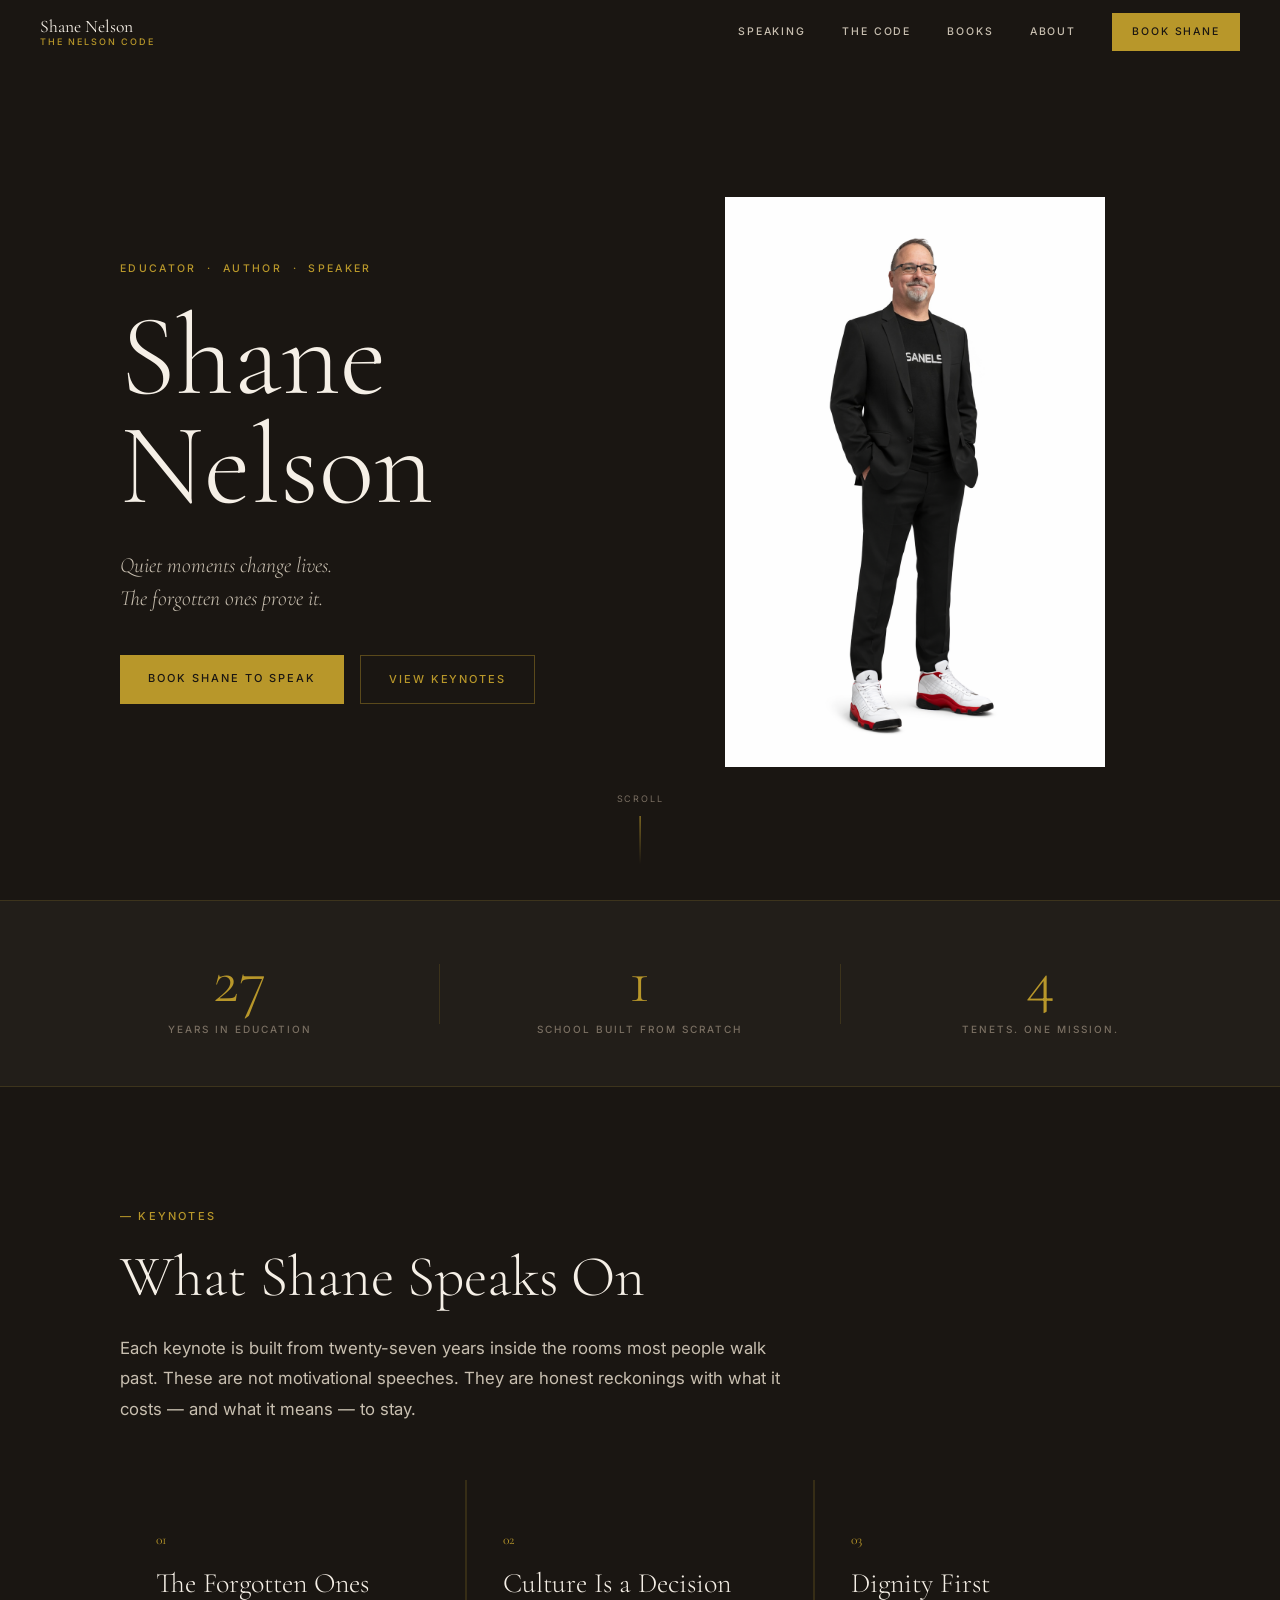
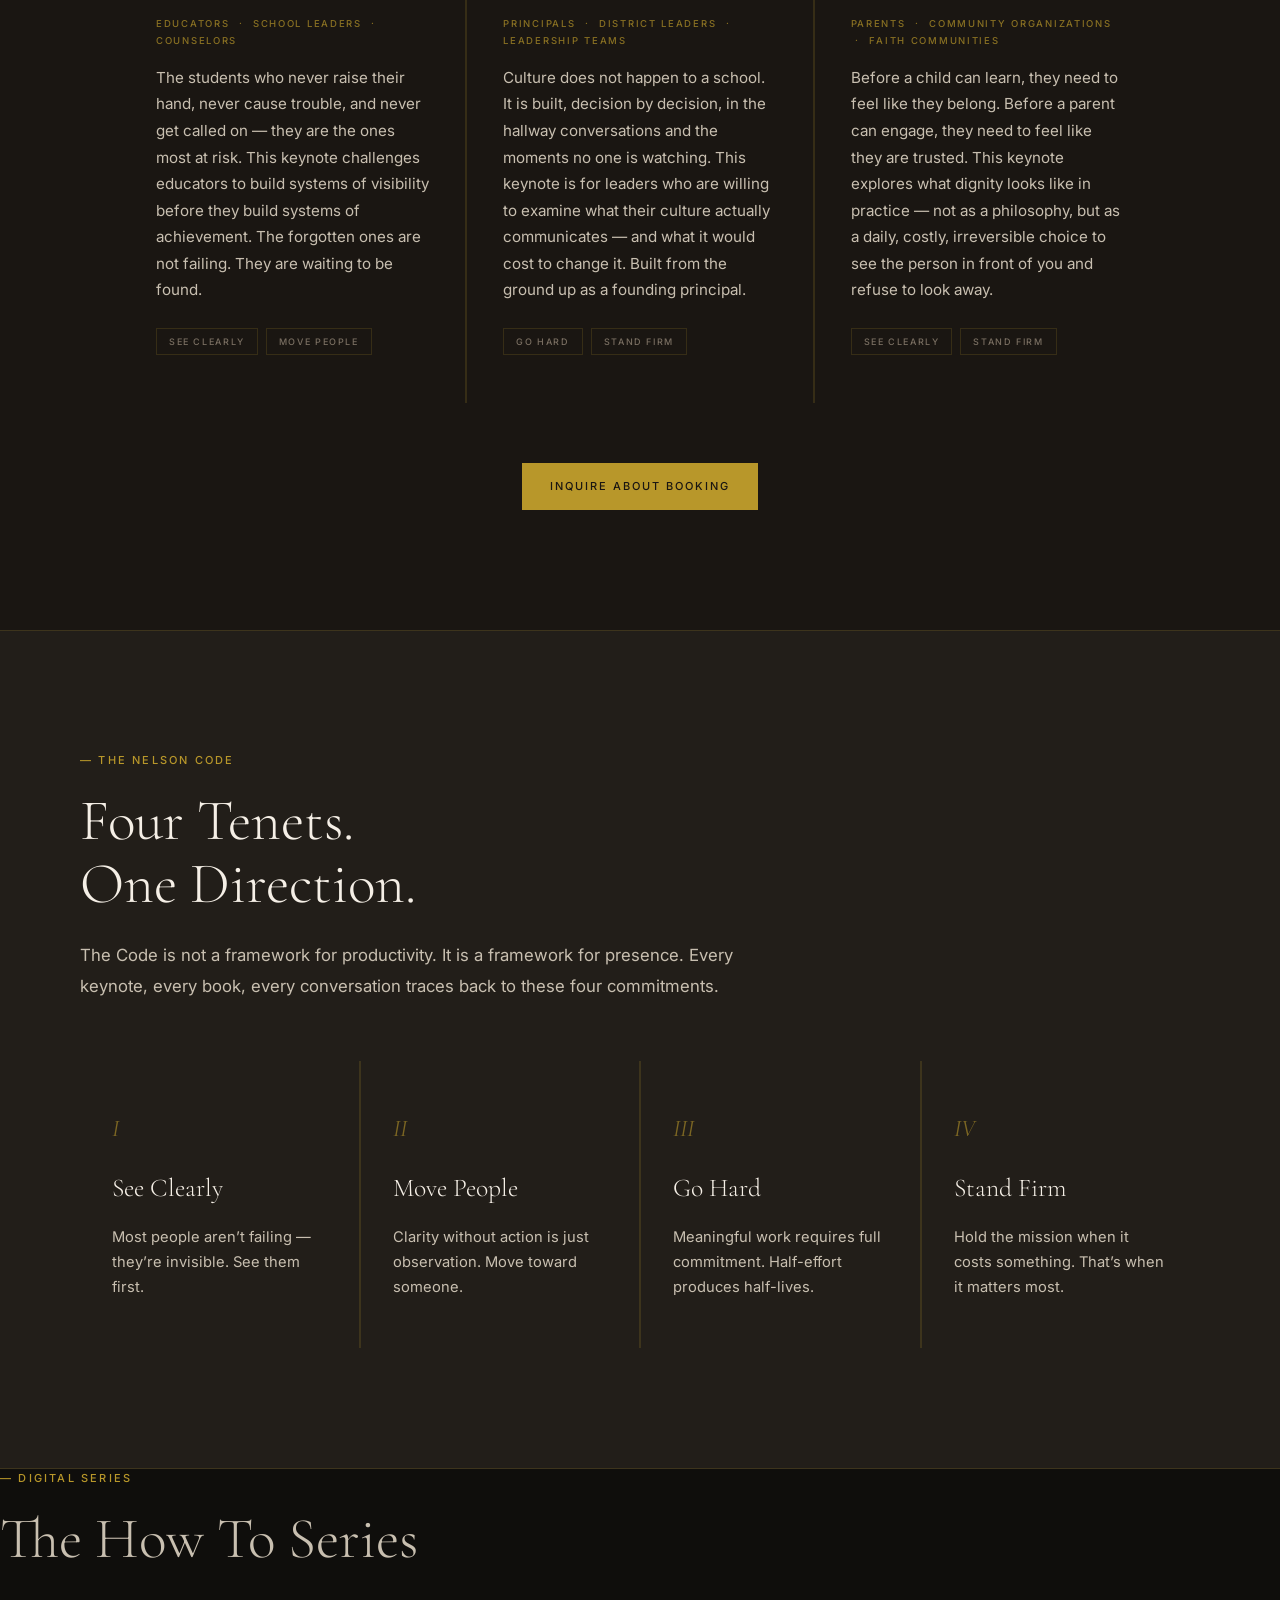
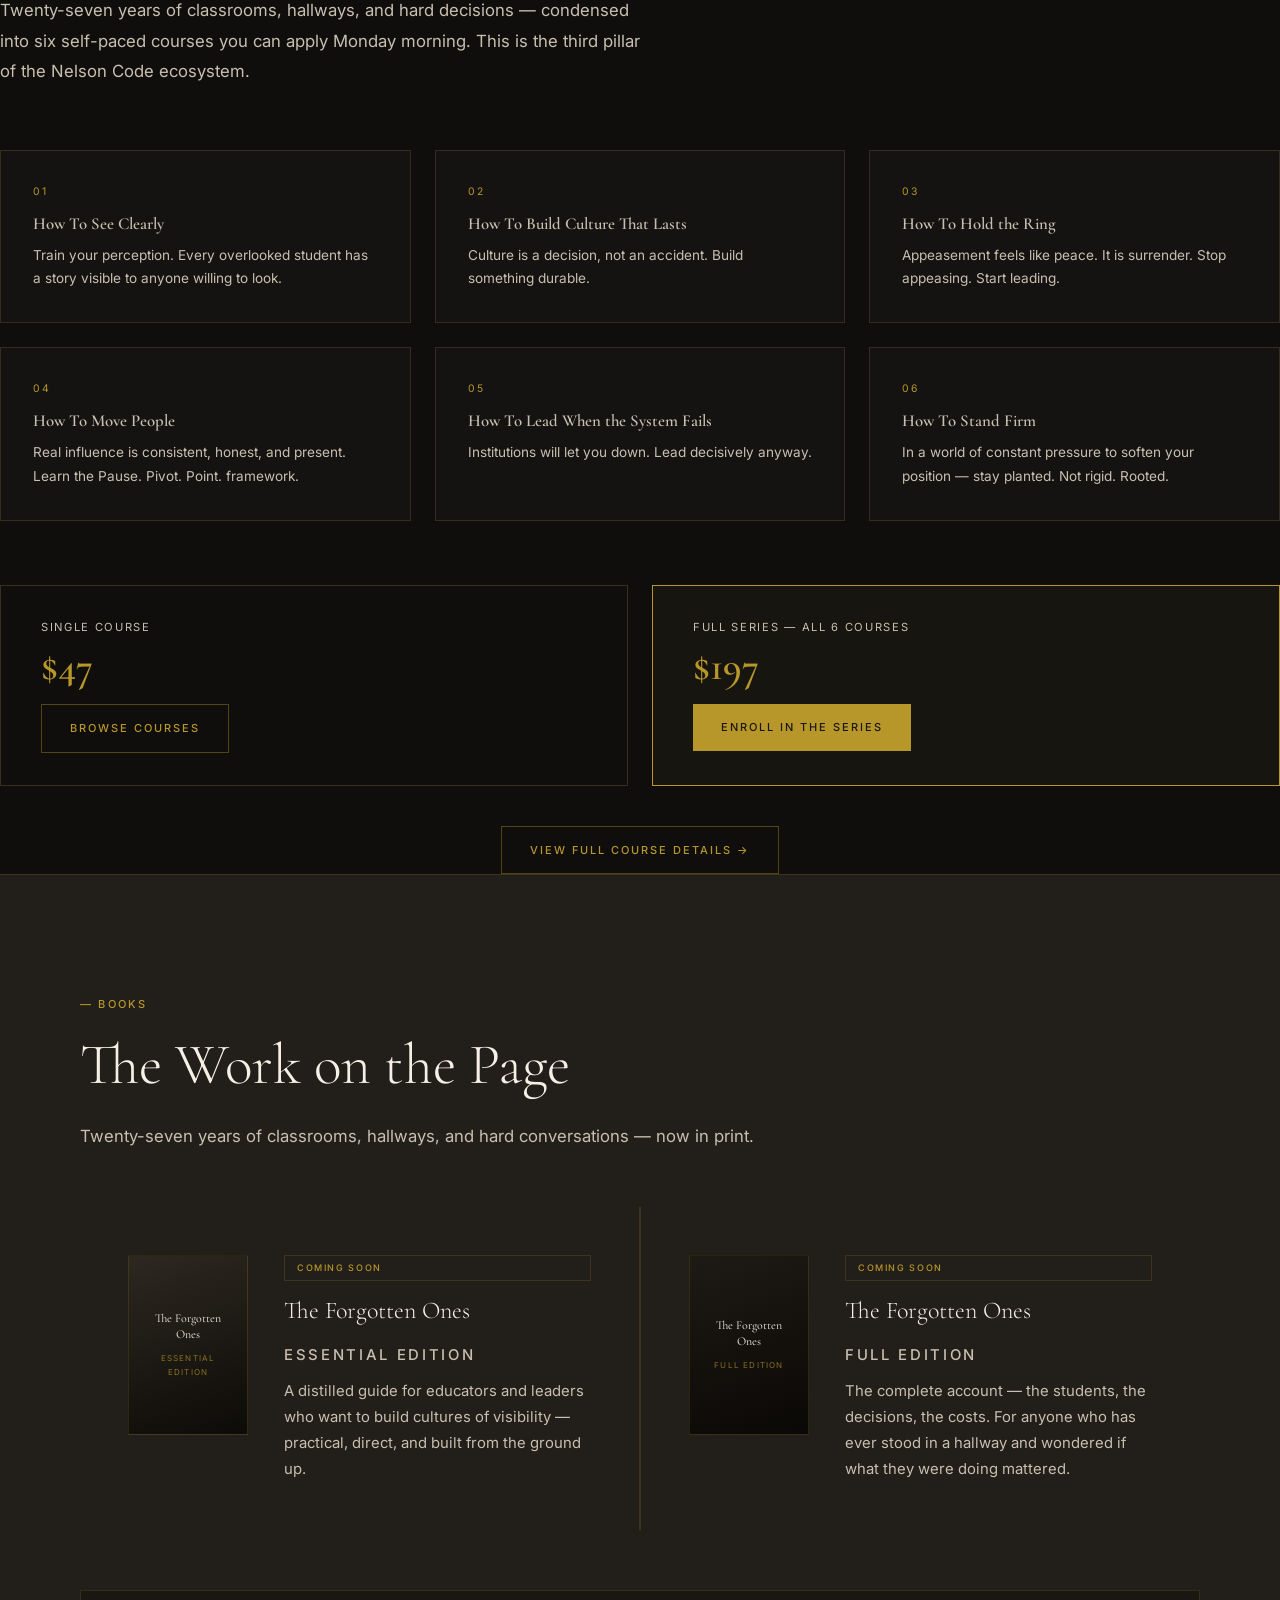
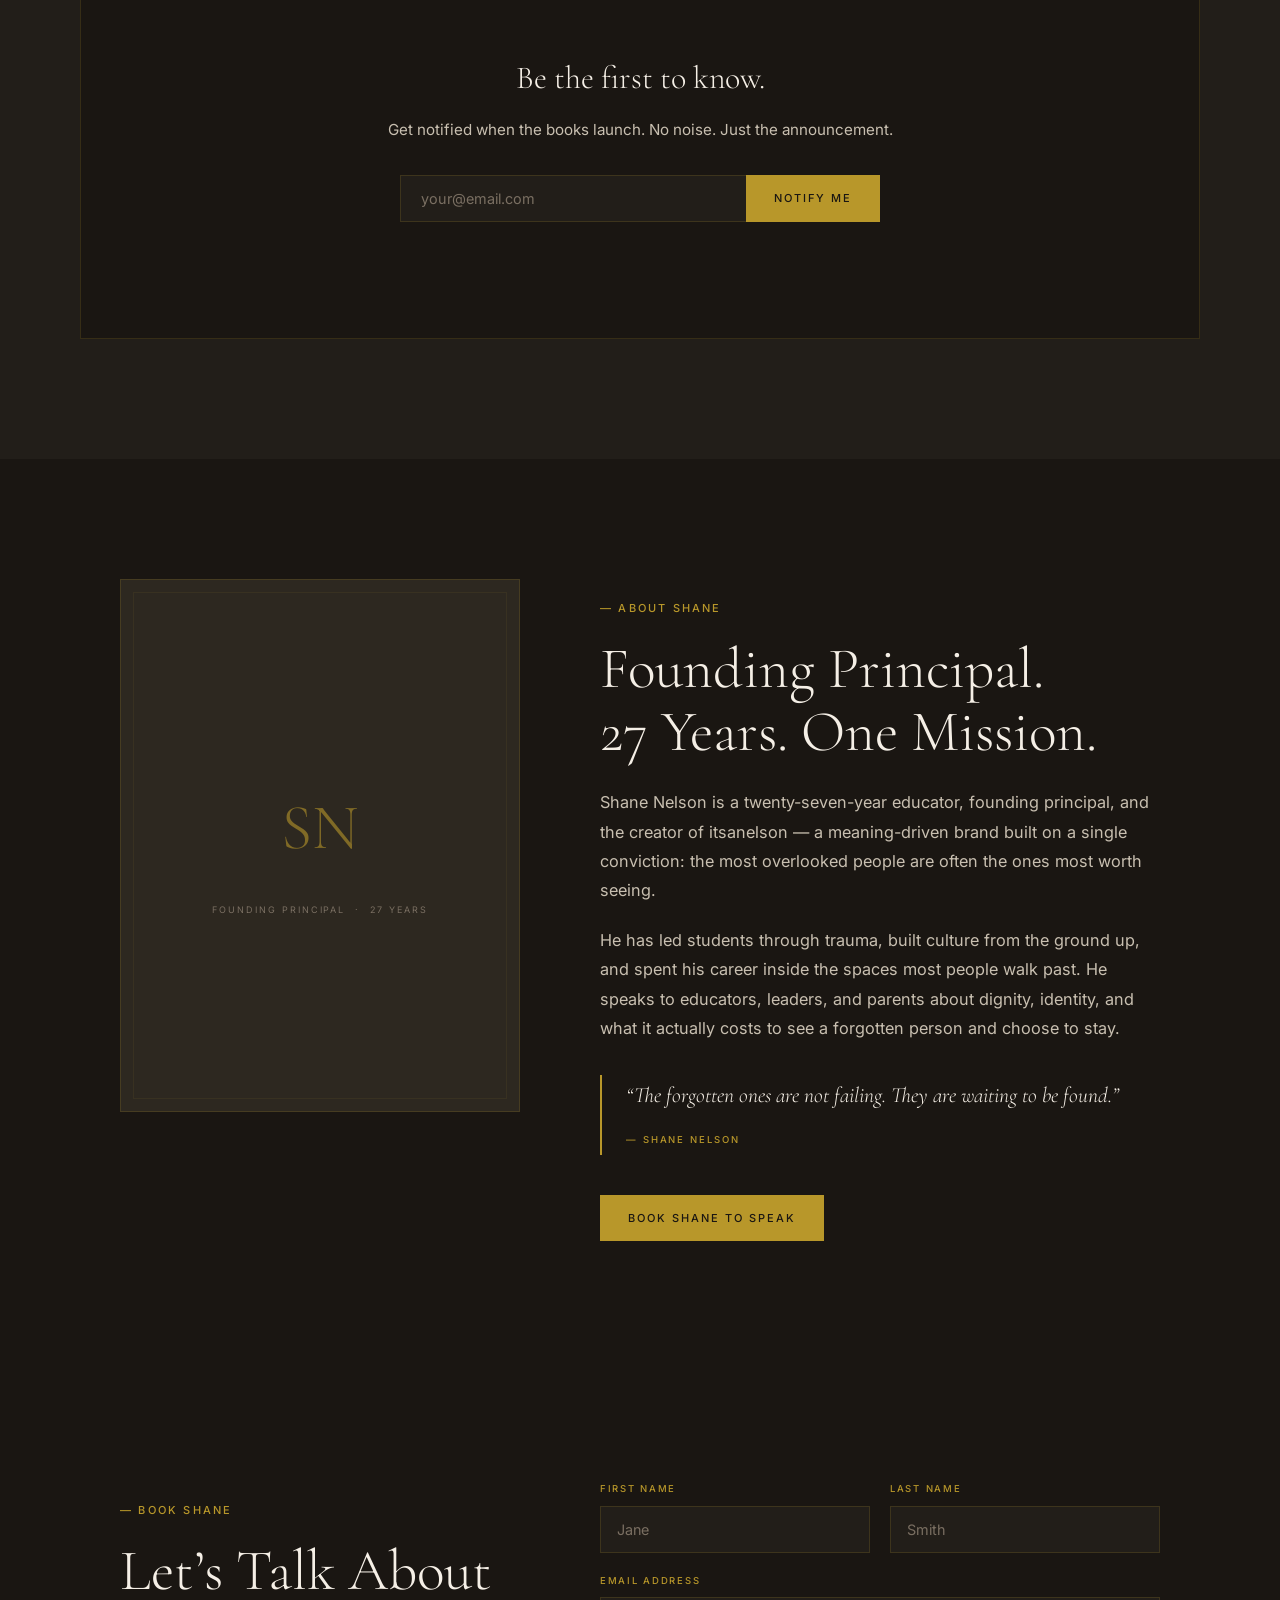
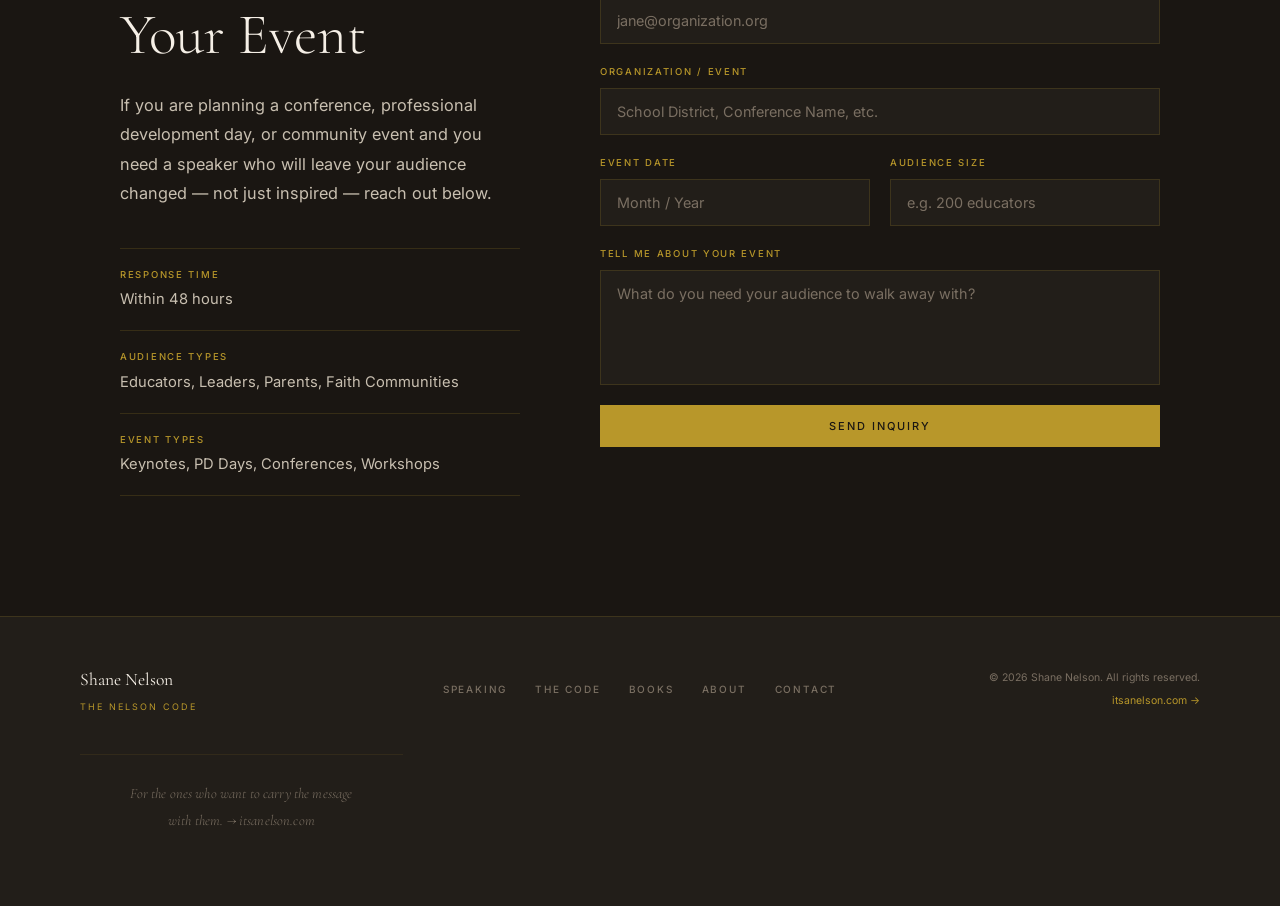
==== index.html @ 3b5c1e6d "Reorder sections: Books before About; update nav order" ====
<!DOCTYPE html>
<html lang="en">
<head>
  <meta charset="UTF-8" />
  <meta name="viewport" content="width=device-width, initial-scale=1.0" />
  <title>Shane Nelson — The Nelson Code</title>
  <meta name="description" content="Shane Nelson is a twenty-seven-year educator, founding principal, and speaker. Four tenets. One direction." />
  <link rel="preconnect" href="https://fonts.googleapis.com" />
  <link rel="preconnect" href="https://fonts.gstatic.com" crossorigin />
  <link href="https://fonts.googleapis.com/css2?family=Cormorant+Garamond:ital,wght@0,300;0,400;0,600;1,300;1,400&family=Inter:wght@300;400;500&display=swap" rel="stylesheet" />
  <link rel="stylesheet" href="style.css" />
</head>
<body id="top">
  <header class="nav" id="nav">
    <a href="#top" class="nav__brand">
      <span class="nav__name">Shane Nelson</span>
      <span class="nav__sub">The Nelson Code</span>
    </a>
    <nav class="nav__links" aria-label="Main navigation">
      <a href="#speaking">Speaking</a>
      <a href="how-to-series.html">The Code</a>
      <a href="#books">Books</a>
      <a href="#about">About</a>
      <a href="#contact" class="nav__cta">Book Shane</a>
    </nav>
    <button class="nav__toggle" aria-label="Open menu" aria-expanded="false">
      <span></span><span></span><span></span>
    </button>
    <div class="nav__mobile" aria-hidden="true">
      <a href="#speaking">Speaking</a>
      <a href="how-to-series.html">The Code</a>
      <a href="#books">Books</a>
      <a href="#about">About</a>
      <a href="#contact">Book Shane</a>
    </div>
  </header>
  <main>
    <section class="hero" id="hero">
      <div class="hero__content">
        <p class="hero__eyebrow">Educator &nbsp;&middot;&nbsp; Author &nbsp;&middot;&nbsp; Speaker</p>
        <h1 class="hero__name">Shane<br>Nelson</h1>
        <p class="hero__tagline"><em>Quiet moments change lives.<br>The forgotten ones prove it.</em></p>
        <div class="hero__actions">
          <a href="#contact" class="btn btn--gold">Book Shane to Speak</a>
          <a href="#speaking" class="btn btn--ghost">View Keynotes</a>
        </div>
      </div>
      <div class="hero__photo">
        <img src="shane-nelson.png" alt="Shane Nelson" class="hero__photo-img" />
      </div>
      <a href="#speaking" class="hero__scroll" aria-label="Scroll down">
        <span>Scroll</span>
        <div class="hero__scroll-line"></div>
      </a>
    </section>
    <section class="stats" aria-label="Career highlights">
      <div class="stats__item">
        <span class="stats__num">27</span>
        <span class="stats__label">Years in Education</span>
      </div>
      <div class="stats__divider"></div>
      <div class="stats__item">
        <span class="stats__num">1</span>
        <span class="stats__label">School Built from Scratch</span>
      </div>
      <div class="stats__divider"></div>
      <div class="stats__item">
        <span class="stats__num">4</span>
        <span class="stats__label">Tenets. One Mission.</span>
      </div>
    </section>
    <section class="speaking" id="speaking">
      <div class="section-label">&#8212; Keynotes</div>
      <h2 class="section-title">What Shane Speaks On</h2>
      <p class="section-intro">Each keynote is built from twenty-seven years inside the rooms most people walk past. These are not motivational speeches. They are honest reckonings with what it costs &#8212; and what it means &#8212; to stay.</p>
      <div class="keynotes">
        <article class="keynote">
          <span class="keynote__num">01</span>
          <h3 class="keynote__title">The Forgotten Ones</h3>
          <p class="keynote__audience">Educators &nbsp;&middot;&nbsp; School Leaders &nbsp;&middot;&nbsp; Counselors</p>
          <p class="keynote__body">The students who never raise their hand, never cause trouble, and never get called on &#8212; they are the ones most at risk. This keynote challenges educators to build systems of visibility before they build systems of achievement. The forgotten ones are not failing. They are waiting to be found.</p>
          <div class="keynote__tenets"><span>See Clearly</span><span>Move People</span></div>
        </article>
        <article class="keynote">
          <span class="keynote__num">02</span>
          <h3 class="keynote__title">Culture Is a Decision</h3>
          <p class="keynote__audience">Principals &nbsp;&middot;&nbsp; District Leaders &nbsp;&middot;&nbsp; Leadership Teams</p>
          <p class="keynote__body">Culture does not happen to a school. It is built, decision by decision, in the hallway conversations and the moments no one is watching. This keynote is for leaders who are willing to examine what their culture actually communicates &#8212; and what it would cost to change it. Built from the ground up as a founding principal.</p>
          <div class="keynote__tenets"><span>Go Hard</span><span>Stand Firm</span></div>
        </article>
        <article class="keynote">
          <span class="keynote__num">03</span>
          <h3 class="keynote__title">Dignity First</h3>
          <p class="keynote__audience">Parents &nbsp;&middot;&nbsp; Community Organizations &nbsp;&middot;&nbsp; Faith Communities</p>
          <p class="keynote__body">Before a child can learn, they need to feel like they belong. Before a parent can engage, they need to feel like they are trusted. This keynote explores what dignity looks like in practice &#8212; not as a philosophy, but as a daily, costly, irreversible choice to see the person in front of you and refuse to look away.</p>
          <div class="keynote__tenets"><span>See Clearly</span><span>Stand Firm</span></div>
        </article>
      </div>
      <div class="speaking__cta">
        <a href="#contact" class="btn btn--gold">Inquire About Booking</a>
      </div>
    </section>
    <section class="code" id="code">
      <div class="code__inner">
        <div class="section-label">&#8212; The Nelson Code</div>
        <h2 class="section-title">Four Tenets.<br>One Direction.</h2>
        <p class="section-intro">The Code is not a framework for productivity. It is a framework for presence. Every keynote, every book, every conversation traces back to these four commitments.</p>
        <div class="tenets">
          <div class="tenet">
            <span class="tenet__roman">I</span>
            <h3 class="tenet__name">See Clearly</h3>
            <p class="tenet__desc">Most people aren&#8217;t failing &#8212; they&#8217;re invisible. See them first.</p>
          </div>
          <div class="tenet">
            <span class="tenet__roman">II</span>
            <h3 class="tenet__name">Move People</h3>
            <p class="tenet__desc">Clarity without action is just observation. Move toward someone.</p>
          </div>
          <div class="tenet">
            <span class="tenet__roman">III</span>
            <h3 class="tenet__name">Go Hard</h3>
            <p class="tenet__desc">Meaningful work requires full commitment. Half-effort produces half-lives.</p>
          </div>
          <div class="tenet">
            <span class="tenet__roman">IV</span>
            <h3 class="tenet__name">Stand Firm</h3>
            <p class="tenet__desc">Hold the mission when it costs something. That&#8217;s when it matters most.</p>
          </div>
        </div>
      </div>
    </section>
    <section class="courses" id="courses">
      <div class="section-label">&#8212; Digital Series</div>
      <h2 class="section-title">The How To Series</h2>
      <p class="section-intro">Twenty-seven years of classrooms, hallways, and hard decisions &#8212; condensed into six self-paced courses you can apply Monday morning. This is the third pillar of the Nelson Code ecosystem.</p>
      <div class="courses__grid">
        <div class="course-card">
          <span class="course-card__num">01</span>
          <h3 class="course-card__title">How To See Clearly</h3>
          <p class="course-card__desc">Train your perception. Every overlooked student has a story visible to anyone willing to look.</p>
        </div>
        <div class="course-card">
          <span class="course-card__num">02</span>
          <h3 class="course-card__title">How To Build Culture That Lasts</h3>
          <p class="course-card__desc">Culture is a decision, not an accident. Build something durable.</p>
        </div>
        <div class="course-card">
          <span class="course-card__num">03</span>
          <h3 class="course-card__title">How To Hold the Ring</h3>
          <p class="course-card__desc">Appeasement feels like peace. It is surrender. Stop appeasing. Start leading.</p>
        </div>
        <div class="course-card">
          <span class="course-card__num">04</span>
          <h3 class="course-card__title">How To Move People</h3>
          <p class="course-card__desc">Real influence is consistent, honest, and present. Learn the Pause. Pivot. Point. framework.</p>
        </div>
        <div class="course-card">
          <span class="course-card__num">05</span>
          <h3 class="course-card__title">How To Lead When the System Fails</h3>
          <p class="course-card__desc">Institutions will let you down. Lead decisively anyway.</p>
        </div>
        <div class="course-card">
          <span class="course-card__num">06</span>
          <h3 class="course-card__title">How To Stand Firm</h3>
          <p class="course-card__desc">In a world of constant pressure to soften your position &#8212; stay planted. Not rigid. Rooted.</p>
        </div>
      </div>
      <div class="courses__pricing">
        <div class="courses__price-block">
          <span class="courses__price-label">Single Course</span>
          <span class="courses__price-amount">$47</span>
          <a href="how-to-series.html#pricing" class="btn btn--ghost" target="_blank" rel="noopener">Browse Courses</a>
        </div>
        <div class="courses__price-block courses__price-block--featured">
          <span class="courses__price-label">Full Series &#8212; All 6 Courses</span>
          <span class="courses__price-amount">$197</span>
          <a href="https://payhip.com/b/952YE" class="btn btn--gold" target="_blank" rel="noopener">Enroll in the Series</a>
        </div>
      </div>
      <div class="courses__cta">
        <a href="how-to-series.html" class="btn btn--ghost">View Full Course Details &#8594;</a>
      </div>
    </section>
    <section class="books" id="books">
      <div class="books__inner">
        <div class="section-label">&#8212; Books</div>
        <h2 class="section-title">The Work on the Page</h2>
        <p class="section-intro">Twenty-seven years of classrooms, hallways, and hard conversations &#8212; now in print.</p>
        <div class="books__grid">
          <div class="book">
            <div class="book__cover">
              <p class="book__cover-title">The Forgotten<br>Ones</p>
              <p class="book__cover-ed">Essential Edition</p>
            </div>
            <div class="book__info">
              <span class="book__badge">Coming Soon</span>
              <h3>The Forgotten Ones</h3>
              <p class="book__edition">Essential Edition</p>
              <p>A distilled guide for educators and leaders who want to build cultures of visibility &#8212; practical, direct, and built from the ground up.</p>
            </div>
          </div>
          <div class="book">
            <div class="book__cover book__cover--full">
              <p class="book__cover-title">The Forgotten<br>Ones</p>
              <p class="book__cover-ed">Full Edition</p>
            </div>
            <div class="book__info">
              <span class="book__badge">Coming Soon</span>
              <h3>The Forgotten Ones</h3>
              <p class="book__edition">Full Edition</p>
              <p>The complete account &#8212; the students, the decisions, the costs. For anyone who has ever stood in a hallway and wondered if what they were doing mattered.</p>
            </div>
          </div>
        </div>
        <div class="books__notify">
          <h3>Be the first to know.</h3>
          <p>Get notified when the books launch. No noise. Just the announcement.</p>
          <form class="notify-form" id="notify-form" novalidate>
            <input type="text" name="book-notify" style="display:none" tabindex="-1" autocomplete="off" />
            <div class="notify-form__row">
              <input type="email" name="email" placeholder="your@email.com" required aria-label="Email address" />
              <button type="submit" class="btn btn--gold">Notify Me</button>
            </div>
            <p class="form-success" id="notify-success" aria-live="polite"></p>
          </form>
        </div>
      </div>
    </section>
  <section class="about" id="about">
      <div class="about__photo">
        <div class="about__photo-frame">
          <div class="about__monogram">SN</div>
          <p class="about__photo-caption">Founding Principal &nbsp;&middot;&nbsp; 27 Years</p>
        </div>
      </div>
      <div class="about__content">
        <div class="section-label">&#8212; About Shane</div>
        <h2 class="section-title">Founding Principal.<br>27 Years. One Mission.</h2>
        <p>Shane Nelson is a twenty-seven-year educator, founding principal, and the creator of itsanelson &#8212; a meaning-driven brand built on a single conviction: the most overlooked people are often the ones most worth seeing.</p>
        <p>He has led students through trauma, built culture from the ground up, and spent his career inside the spaces most people walk past. He speaks to educators, leaders, and parents about dignity, identity, and what it actually costs to see a forgotten person and choose to stay.</p>
        <blockquote class="about__quote">
          <p>&#8220;The forgotten ones are not failing. They are waiting to be found.&#8221;</p>
          <cite>&#8212; Shane Nelson</cite>
        </blockquote>
        <a href="#contact" class="btn btn--gold">Book Shane to Speak</a>
      </div>
    </section>
  <section class="contact" id="contact">
      <div class="contact__intro">
        <div class="section-label">&#8212; Book Shane</div>
        <h2 class="section-title">Let&#8217;s Talk About<br>Your Event</h2>
        <p>If you are planning a conference, professional development day, or community event and you need a speaker who will leave your audience changed &#8212; not just inspired &#8212; reach out below.</p>
        <ul class="contact__details">
          <li><span class="contact__detail-label">Response Time</span><span>Within 48 hours</span></li>
          <li><span class="contact__detail-label">Audience Types</span><span>Educators, Leaders, Parents, Faith Communities</span></li>
          <li><span class="contact__detail-label">Event Types</span><span>Keynotes, PD Days, Conferences, Workshops</span></li>
        </ul>
      </div>
      <form class="contact-form" id="contact-form" novalidate>
        <input type="text" name="booking" style="display:none" tabindex="-1" autocomplete="off" />
        <div class="form-row">
          <div class="form-field">
            <label for="first-name">First Name</label>
            <input type="text" id="first-name" name="first_name" placeholder="Jane" required />
          </div>
          <div class="form-field">
            <label for="last-name">Last Name</label>
            <input type="text" id="last-name" name="last_name" placeholder="Smith" required />
          </div>
        </div>
        <div class="form-field">
          <label for="email">Email Address</label>
          <input type="email" id="email" name="email" placeholder="jane@organization.org" required />
        </div>
        <div class="form-field">
          <label for="org">Organization / Event</label>
          <input type="text" id="org" name="organization" placeholder="School District, Conference Name, etc." required />
        </div>
        <div class="form-row">
          <div class="form-field">
            <label for="date">Event Date</label>
            <input type="text" id="date" name="event_date" placeholder="Month / Year" />
          </div>
          <div class="form-field">
            <label for="audience">Audience Size</label>
            <input type="text" id="audience" name="audience_size" placeholder="e.g. 200 educators" />
          </div>
        </div>
        <div class="form-field">
          <label for="message">Tell Me About Your Event</label>
          <textarea id="message" name="message" rows="5" placeholder="What do you need your audience to walk away with?"></textarea>
        </div>
        <button type="submit" class="btn btn--gold btn--full">Send Inquiry</button>
        <p class="form-success" id="contact-success" aria-live="polite"></p>
      </form>
    </section>
  </main>
  <footer class="footer">
    <div class="footer__brand">
      <span class="footer__name">Shane Nelson</span>
      <span class="footer__sub">The Nelson Code</span>
    </div>
    <nav class="footer__nav" aria-label="Footer navigation">
      <a href="#speaking">Speaking</a>
      <a href="how-to-series.html">The Code</a>
      <a href="#books">Books</a>
      <a href="#about">About</a>
      <a href="#contact">Contact</a>
    </nav>
    <div class="footer__right">
      <p class="footer__copy">&copy; <span id="year"></span> Shane Nelson. All rights reserved.</p>
      <a href="https://itsanelson.com" class="footer__link" target="_blank" rel="noopener">itsanelson.com &#8594;</a>
    </div>
  
  <div class="footer__postscript">
    <a href="https://itsanelson.com" target="_blank" rel="noopener">For the ones who want to carry the message with them. &rarr; itsanelson.com</a>
  </div>
</footer>
  <script src="main.js"></script>
</body>
</html>
---- style.css ----
*, *::before, *::after { box-sizing: border-box; margin: 0; padding: 0; }
:root { --gold: #b8972a; --gold-light: #d4af55; --cream: #f5efe6; --dark: #1a1612; --dark-2: #221e19; --dark-3: #2d2820; --text: #c8bfb0; --text-dim: #7a6f62; --border: rgba(184,151,42,0.18); --font-serif: 'Cormorant Garamond', Georgia, serif; --font-sans: 'Inter', system-ui, sans-serif; --nav-h: 64px; --max: 1200px; --ease: cubic-bezier(0.25, 0.46, 0.45, 0.94); }
html { scroll-behavior: smooth; }
body { background: var(--dark); color: var(--text); font-family: var(--font-sans); font-size: 16px; line-height: 1.7; -webkit-font-smoothing: antialiased; overflow-x: hidden; }
img { max-width: 100%; display: block; } a { color: inherit; text-decoration: none; } button { cursor: pointer; border: none; background: none; font-family: inherit; }
.section-label { font-family: var(--font-sans); font-size: 11px; font-weight: 500; letter-spacing: 0.2em; text-transform: uppercase; color: var(--gold); margin-bottom: 1.25rem; }
.section-title { font-family: var(--font-serif); font-size: clamp(2.4rem, 5vw, 3.6rem); font-weight: 300; line-height: 1.1; color: var(--cream); margin-bottom: 1.5rem; }
.section-intro { font-size: 1.05rem; line-height: 1.8; color: var(--text); max-width: 680px; margin-bottom: 3.5rem; }
.btn { display: inline-block; font-family: var(--font-sans); font-size: 11px; font-weight: 500; letter-spacing: 0.18em; text-transform: uppercase; padding: 14px 28px; transition: all 0.25s var(--ease); white-space: nowrap; }
.btn--gold { background: var(--gold); color: var(--dark); } .btn--gold:hover { background: var(--gold-light); }
.btn--ghost { border: 1px solid rgba(184,151,42,0.4); color: var(--gold); } .btn--ghost:hover { border-color: var(--gold); background: rgba(184,151,42,0.08); }
.btn--full { width: 100%; text-align: center; }
.nav { position: fixed; top: 0; left: 0; right: 0; z-index: 100; height: var(--nav-h); display: flex; align-items: center; justify-content: space-between; padding: 0 40px; transition: background 0.35s var(--ease), box-shadow 0.35s var(--ease); }
.nav.scrolled { background: rgba(26,22,18,0.96); backdrop-filter: blur(12px); box-shadow: 0 1px 0 var(--border); }
.nav__brand { display: flex; flex-direction: column; line-height: 1.2; }
.nav__name { font-family: var(--font-serif); font-size: 1.1rem; font-weight: 400; color: var(--cream); }
.nav__sub { font-size: 9px; font-weight: 500; letter-spacing: 0.22em; text-transform: uppercase; color: var(--gold); }
.nav__links { display: flex; align-items: center; gap: 36px; }
.nav__links a { font-size: 10.5px; font-weight: 500; letter-spacing: 0.18em; text-transform: uppercase; color: var(--text); transition: color 0.2s; }
.nav__links a:hover { color: var(--cream); }
.nav__cta { background: var(--gold) !important; color: var(--dark) !important; padding: 10px 20px; }
.nav__cta:hover { background: var(--gold-light) !important; }
.nav__toggle { display: none; flex-direction: column; gap: 5px; padding: 4px; }
.nav__toggle span { display: block; width: 22px; height: 1.5px; background: var(--cream); transition: all 0.3s var(--ease); transform-origin: center; }
.nav__toggle.open span:nth-child(1) { transform: translateY(6.5px) rotate(45deg); }
.nav__toggle.open span:nth-child(2) { opacity: 0; }
.nav__toggle.open span:nth-child(3) { transform: translateY(-6.5px) rotate(-45deg); }
.nav__mobile { display: none; position: fixed; top: var(--nav-h); left: 0; right: 0; background: rgba(26,22,18,0.98); backdrop-filter: blur(12px); flex-direction: column; padding: 28px 40px 36px; border-top: 1px solid var(--border); transform: translateY(-8px); opacity: 0; pointer-events: none; transition: all 0.3s var(--ease); }
.nav__mobile.open { opacity: 1; transform: translateY(0); pointer-events: all; }
.nav__mobile a { font-size: 11px; font-weight: 500; letter-spacing: 0.2em; text-transform: uppercase; color: var(--text); padding: 14px 0; border-bottom: 1px solid var(--border); transition: color 0.2s; display: block; }
.nav__mobile a:last-child { border-bottom: none; } .nav__mobile a:hover { color: var(--cream); }
.hero { min-height: 100vh; padding-top: var(--nav-h); display: grid; grid-template-columns: 1fr 1fr; align-items: center; max-width: var(--max); margin: 0 auto; padding-left: 80px; padding-right: 80px; gap: 60px; position: relative; }
.hero__content { padding: 60px 0; }
.hero__eyebrow { font-size: 10.5px; font-weight: 500; letter-spacing: 0.22em; text-transform: uppercase; color: var(--gold); margin-bottom: 1.5rem; }
.hero__name { font-family: var(--font-serif); font-size: clamp(4.5rem, 9vw, 7.5rem); font-weight: 300; line-height: 0.95; color: var(--cream); margin-bottom: 1.75rem; }
.hero__tagline { font-family: var(--font-serif); font-size: 1.35rem; font-weight: 300; font-style: italic; color: var(--text); line-height: 1.55; margin-bottom: 2.5rem; }
.hero__actions { display: flex; gap: 16px; flex-wrap: wrap; }
.hero__photo { display: flex; align-items: center; justify-content: center; }
.hero__photo-img { width: min(380px,100%); display: block; }
.hero__photo-frame { width: min(380px,100%); aspect-ratio: 3/4; background: var(--dark-3); border: 1px solid var(--border); display: flex; flex-direction: column; align-items: center; justify-content: center; gap: 20px; position: relative; }
.hero__photo-frame::before { content: ''; position: absolute; inset: 12px; border: 1px solid rgba(184,151,42,0.1); pointer-events: none; }
.hero__monogram { font-family: var(--font-serif); font-size: 4.5rem; font-weight: 300; color: var(--gold); letter-spacing: 0.1em; opacity: 0.7; }
.hero__photo-label { font-size: 9.5px; font-weight: 500; letter-spacing: 0.25em; text-transform: uppercase; color: var(--text-dim); }
.hero__scroll { position: absolute; bottom: 36px; left: 50%; transform: translateX(-50%); display: flex; flex-direction: column; align-items: center; gap: 10px; font-size: 9px; letter-spacing: 0.2em; text-transform: uppercase; color: var(--text-dim); transition: color 0.2s; }
.hero__scroll:hover { color: var(--gold); }
.hero__scroll-line { width: 1px; height: 48px; background: linear-gradient(to bottom, var(--gold), transparent); animation: scrollPulse 2s ease-in-out infinite; }
@keyframes scrollPulse { 0%,100%{opacity:0.4}50%{opacity:1} }
.stats { display: flex; align-items: center; justify-content: center; background: var(--dark-2); border-top: 1px solid var(--border); border-bottom: 1px solid var(--border); padding: 48px 40px; }
.stats__item { flex: 1; display: flex; flex-direction: column; align-items: center; gap: 8px; text-align: center; padding: 0 40px; }
.stats__num { font-family: var(--font-serif); font-size: clamp(2.8rem,5vw,4rem); font-weight: 300; color: var(--gold); line-height: 1; }
.stats__label { font-size: 10px; font-weight: 500; letter-spacing: 0.2em; text-transform: uppercase; color: var(--text-dim); }
.stats__divider { width: 1px; height: 60px; background: var(--border); flex-shrink: 0; }
.speaking { max-width: var(--max); margin: 0 auto; padding: 120px 80px; }
.keynotes { display: grid; grid-template-columns: repeat(3,1fr); gap: 2px; margin-bottom: 60px; background: var(--border); }
.keynote { background: var(--dark); padding: 48px 36px; display: flex; flex-direction: column; gap: 16px; transition: background 0.3s var(--ease); }
.keynote:hover { background: var(--dark-2); }
.keynote__num { font-family: var(--font-serif); font-size: 0.85rem; color: var(--gold); }
.keynote__title { font-family: var(--font-serif); font-size: 1.75rem; font-weight: 300; color: var(--cream); line-height: 1.2; }
.keynote__audience { font-size: 9.5px; font-weight: 500; letter-spacing: 0.18em; text-transform: uppercase; color: var(--gold); opacity: 0.7; }
.keynote__body { font-size: 0.95rem; line-height: 1.75; color: var(--text); flex-grow: 1; }
.keynote__tenets { display: flex; gap: 8px; flex-wrap: wrap; margin-top: 8px; }
.keynote__tenets span { font-size: 9px; font-weight: 500; letter-spacing: 0.18em; text-transform: uppercase; color: var(--text-dim); border: 1px solid var(--border); padding: 5px 12px; }
.speaking__cta { text-align: center; }
.code { background: var(--dark-2); border-top: 1px solid var(--border); border-bottom: 1px solid var(--border); padding: 120px 40px; }
.code__inner { max-width: var(--max); margin: 0 auto; padding: 0 40px; }
.tenets { display: grid; grid-template-columns: repeat(4,1fr); gap: 2px; background: var(--border); margin-top: 60px; }
.tenet { background: var(--dark-2); padding: 48px 32px; display: flex; flex-direction: column; gap: 16px; transition: background 0.3s var(--ease); }
.tenet:hover { background: var(--dark-3); }
.tenet__roman { font-family: var(--font-serif); font-size: 1.5rem; color: var(--gold); opacity: 0.6; font-style: italic; }
.tenet__name { font-family: var(--font-serif); font-size: 1.6rem; font-weight: 300; color: var(--cream); }
.tenet__desc { font-size: 0.92rem; line-height: 1.7; color: var(--text); }
.about { max-width: var(--max); margin: 0 auto; padding: 120px 80px; display: grid; grid-template-columns: 1fr 1.4fr; gap: 80px; align-items: start; }
.about__photo-frame { aspect-ratio: 3/4; background: var(--dark-3); border: 1px solid var(--border); display: flex; flex-direction: column; align-items: center; justify-content: center; gap: 20px; position: relative; }
.about__photo-frame::before { content: ''; position: absolute; inset: 12px; border: 1px solid rgba(184,151,42,0.08); pointer-events: none; }
.about__monogram { font-family: var(--font-serif); font-size: 4rem; font-weight: 300; color: var(--gold); opacity: 0.6; }
.about__photo-caption { font-size: 9px; letter-spacing: 0.22em; text-transform: uppercase; color: var(--text-dim); }
.about__content { padding-top: 20px; }
.about__content p { margin-bottom: 1.25rem; font-size: 1.02rem; line-height: 1.8; }
.about__quote { border-left: 2px solid var(--gold); padding: 4px 0 4px 24px; margin: 2rem 0 2.5rem; }
.about__quote p { font-family: var(--font-serif); font-size: 1.35rem; font-style: italic; font-weight: 300; color: var(--cream); line-height: 1.5; margin-bottom: 0.75rem !important; }
.about__quote cite { font-size: 9.5px; font-weight: 500; letter-spacing: 0.2em; text-transform: uppercase; color: var(--gold); font-style: normal; }
.books { background: var(--dark-2); border-top: 1px solid var(--border); padding: 120px 40px; }
.books__inner { max-width: var(--max); margin: 0 auto; padding: 0 40px; }
.books__grid { display: grid; grid-template-columns: 1fr 1fr; gap: 2px; background: var(--border); }
.book { background: var(--dark-2); padding: 48px; display: flex; gap: 36px; align-items: flex-start; }
.book__cover { flex-shrink: 0; width: 120px; aspect-ratio: 2/3; background: linear-gradient(160deg,var(--dark-3),#0d0b08); border: 1px solid var(--border); display: flex; flex-direction: column; align-items: center; justify-content: center; padding: 16px; text-align: center; gap: 10px; }
.book__cover--full { background: linear-gradient(160deg,#1e1a14,#0a0806); }
.book__cover-title { font-family: var(--font-serif); font-size: 0.75rem; color: var(--cream); line-height: 1.3; }
.book__cover-ed { font-size: 8px; letter-spacing: 0.15em; text-transform: uppercase; color: var(--gold); opacity: 0.7; }
.book__info { flex-grow: 1; display: flex; flex-direction: column; gap: 10px; }
.book__badge { font-size: 9px; font-weight: 500; letter-spacing: 0.18em; text-transform: uppercase; color: var(--gold); border: 1px solid var(--border); padding: 4px 12px; display: inline-block; }
.book__info h3 { font-family: var(--font-serif); font-size: 1.5rem; font-weight: 300; color: var(--cream); }
.book__edition { font-size: 9.5px; font-weight: 500; letter-spacing: 0.18em; text-transform: uppercase; color: var(--text-dim); }
.book__info p { font-size: 0.93rem; line-height: 1.75; color: var(--text); }
.books__notify { background: var(--dark); border: 1px solid var(--border); padding: 60px 48px; margin-top: 60px; text-align: center; }
.books__notify h3 { font-family: var(--font-serif); font-size: 2rem; font-weight: 300; color: var(--cream); margin-bottom: 0.75rem; }
.books__notify p { font-size: 0.95rem; color: var(--text); margin-bottom: 2rem; }
.notify-form__row { display: flex; max-width: 480px; margin: 0 auto; }
.notify-form__row input { flex: 1; background: var(--dark-2); border: 1px solid var(--border); border-right: none; color: var(--cream); padding: 14px 20px; font-size: 0.9rem; font-family: var(--font-sans); outline: none; }
.notify-form__row input::placeholder { color: var(--text-dim); }
.contact { max-width: var(--max); margin: 0 auto; padding: 120px 80px; display: grid; grid-template-columns: 1fr 1.4fr; gap: 80px; align-items: start; }
.contact__intro { padding-top: 20px; }
.contact__intro p { font-size: 1.02rem; line-height: 1.8; margin-bottom: 2.5rem; }
.contact__details { list-style: none; }
.contact__details li { display: flex; flex-direction: column; gap: 4px; padding: 18px 0; border-bottom: 1px solid var(--border); font-size: 0.92rem; }
.contact__details li:first-child { border-top: 1px solid var(--border); }
.contact__detail-label { font-size: 9.5px; font-weight: 500; letter-spacing: 0.18em; text-transform: uppercase; color: var(--gold); }
.contact-form { display: flex; flex-direction: column; gap: 20px; }
.form-row { display: grid; grid-template-columns: 1fr 1fr; gap: 20px; }
.form-field { display: flex; flex-direction: column; gap: 8px; }
.form-field label { font-size: 9.5px; font-weight: 500; letter-spacing: 0.18em; text-transform: uppercase; color: var(--gold); }
.form-field input,.form-field textarea { background: var(--dark-2); border: 1px solid var(--border); color: var(--cream); padding: 14px 16px; font-size: 0.9rem; font-family: var(--font-sans); outline: none; transition: border-color 0.2s; width: 100%; resize: none; }
.form-field input:focus,.form-field textarea:focus { border-color: var(--gold); }
.form-field input::placeholder,.form-field textarea::placeholder { color: var(--text-dim); }
.form-success { font-size: 0.88rem; color: var(--gold); text-align: center; padding-top: 12px; min-height: 24px; }
.footer { background: var(--dark-2); border-top: 1px solid var(--border); padding: 48px 80px; display: grid; grid-template-columns: 1fr auto 1fr; align-items: center; gap: 40px; }
.footer__brand { display: flex; flex-direction: column; gap: 4px; }
.footer__name { font-family: var(--font-serif); font-size: 1.1rem; color: var(--cream); }
.footer__sub { font-size: 9px; letter-spacing: 0.22em; text-transform: uppercase; color: var(--gold); }
.footer__nav { display: flex; gap: 28px; justify-content: center; flex-wrap: wrap; }
.footer__nav a { font-size: 10px; font-weight: 500; letter-spacing: 0.18em; text-transform: uppercase; color: var(--text-dim); transition: color 0.2s; }
.footer__nav a:hover { color: var(--cream); }
.footer__right { display: flex; flex-direction: column; align-items: flex-end; gap: 6px; }
.footer__copy { font-size: 10.5px; color: var(--text-dim); }
.footer__link { font-size: 10.5px; color: var(--gold); }
.fade-up { opacity: 0; transform: translateY(28px); transition: opacity 0.7s var(--ease), transform 0.7s var(--ease); }
.fade-up.visible { opacity: 1; transform: translateY(0); }
@media(max-width:1024px){.hero{padding-left:48px;padding-right:48px}.speaking{padding:80px 48px}.about{padding:80px 48px;gap:48px}.contact{padding:80px 48px;gap:48px}.tenets{grid-template-columns:repeat(2,1fr)}.footer{padding:40px 48px}}
@media(max-width:768px){.nav__links{display:none}.nav__toggle{display:flex}.nav__mobile{display:flex}.nav{padding:0 24px}.hero{grid-template-columns:1fr;padding:100px 24px 60px;min-height:auto;gap:40px}.hero__photo{order:-1}.hero__photo-frame{max-width:260px;margin:0 auto}.hero__scroll{display:none}.stats{flex-direction:column;gap:32px;padding:48px 24px}.stats__divider{width:40px;height:1px}.speaking{padding:80px 24px}.keynotes{grid-template-columns:1fr}.code{padding:80px 24px}.code__inner{padding:0}.tenets{grid-template-columns:1fr 1fr}.about{grid-template-columns:1fr;padding:80px 24px;gap:40px}.about__photo{max-width:280px}.books{padding:80px 24px}.books__inner{padding:0}.books__grid{grid-template-columns:1fr}.book{padding:32px 24px}.books__notify{padding:40px 24px}.notify-form__row{flex-direction:column}.notify-form__row input{border-right:1px solid var(--border);border-bottom:none}.contact{grid-template-columns:1fr;padding:80px 24px;gap:48px}.form-row{grid-template-columns:1fr}.footer{grid-template-columns:1fr;padding:40px 24px;gap:32px}.footer__right{align-items:flex-start}.footer__nav{justify-content:flex-start}}


/* =============================================
   COURSES / HOW TO SERIES SECTION
   ============================================= */
.courses {
  padding: 7rem var(--pad-x);
  background: #0f0e0c;
}
.courses .section-label { color: var(--gold); }
.courses .section-title { color: var(--off-white); }
.courses .section-intro {
  max-width: 60ch;
  color: var(--mid-grey);
  margin-bottom: 4rem;
}

.courses__grid {
  display: grid;
  grid-template-columns: repeat(3, 1fr);
  gap: 1.5rem;
  margin-bottom: 4rem;
}

.course-card {
  border: 1px solid rgba(175, 149, 82, 0.2);
  padding: 2rem;
  background: rgba(255,255,255,0.02);
  transition: border-color 0.25s;
}
.course-card:hover {
  border-color: rgba(175, 149, 82, 0.5);
}
.course-card__num {
  display: block;
  font-family: var(--font-sans);
  font-size: 0.65rem;
  letter-spacing: 0.2em;
  color: var(--gold);
  margin-bottom: 0.75rem;
}
.course-card__title {
  font-family: var(--font-serif);
  font-size: 1.05rem;
  font-weight: 600;
  color: var(--off-white);
  margin-bottom: 0.6rem;
  line-height: 1.3;
}
.course-card__desc {
  font-size: 0.85rem;
  color: var(--mid-grey);
  line-height: 1.7;
}

.courses__pricing {
  display: flex;
  gap: 1.5rem;
  margin-bottom: 2.5rem;
  flex-wrap: wrap;
}
.courses__price-block {
  flex: 1;
  min-width: 220px;
  border: 1px solid rgba(175, 149, 82, 0.25);
  padding: 2rem 2.5rem;
  display: flex;
  flex-direction: column;
  gap: 0.6rem;
  align-items: flex-start;
}
.courses__price-block--featured {
  border-color: var(--gold);
  background: rgba(175, 149, 82, 0.05);
}
.courses__price-label {
  font-family: var(--font-sans);
  font-size: 0.7rem;
  letter-spacing: 0.15em;
  text-transform: uppercase;
  color: var(--mid-grey);
}
.courses__price-amount {
  font-family: var(--font-serif);
  font-size: 2.5rem;
  font-weight: 600;
  color: var(--gold);
  line-height: 1;
  margin-bottom: 0.5rem;
}
.courses__cta {
  text-align: center;
  margin-top: 1rem;
}

@media (max-width: 900px) {
  .courses__grid { grid-template-columns: 1fr 1fr; }
  .courses__pricing { flex-direction: column; }
}
@media (max-width: 600px) {
  .courses__grid { grid-template-columns: 1fr; }
}


/* Footer postscript */
.footer__postscript {
  border-top: 1px solid rgba(184,151,42,0.1);
  padding: 1.5rem 40px;
  text-align: center;
}
.footer__postscript a {
  font-family: var(--font-serif);
  font-size: 0.9rem;
  font-weight: 300;
  font-style: italic;
  color: var(--text-dim);
  text-decoration: none;
  letter-spacing: 0.01em;
  transition: color 0.2s;
}
.footer__postscript a:hover {
  color: var(--gold);
}
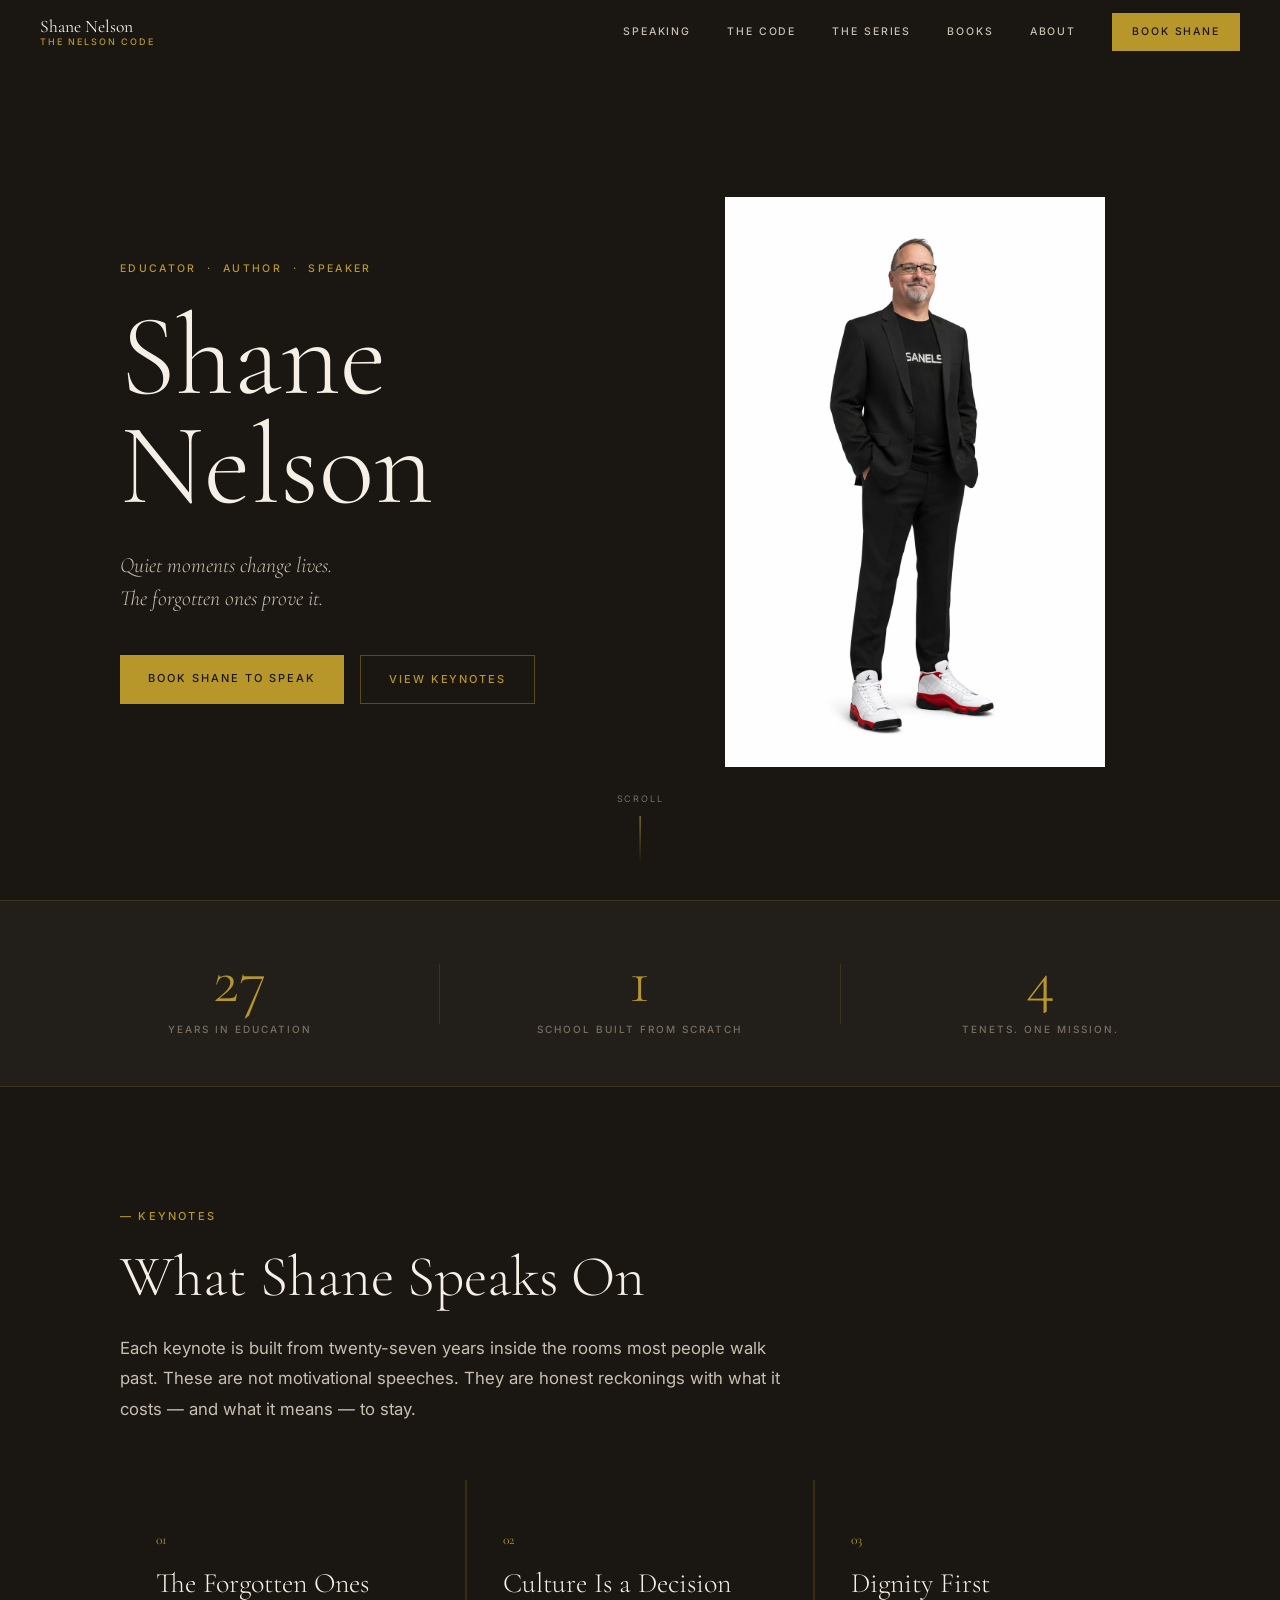
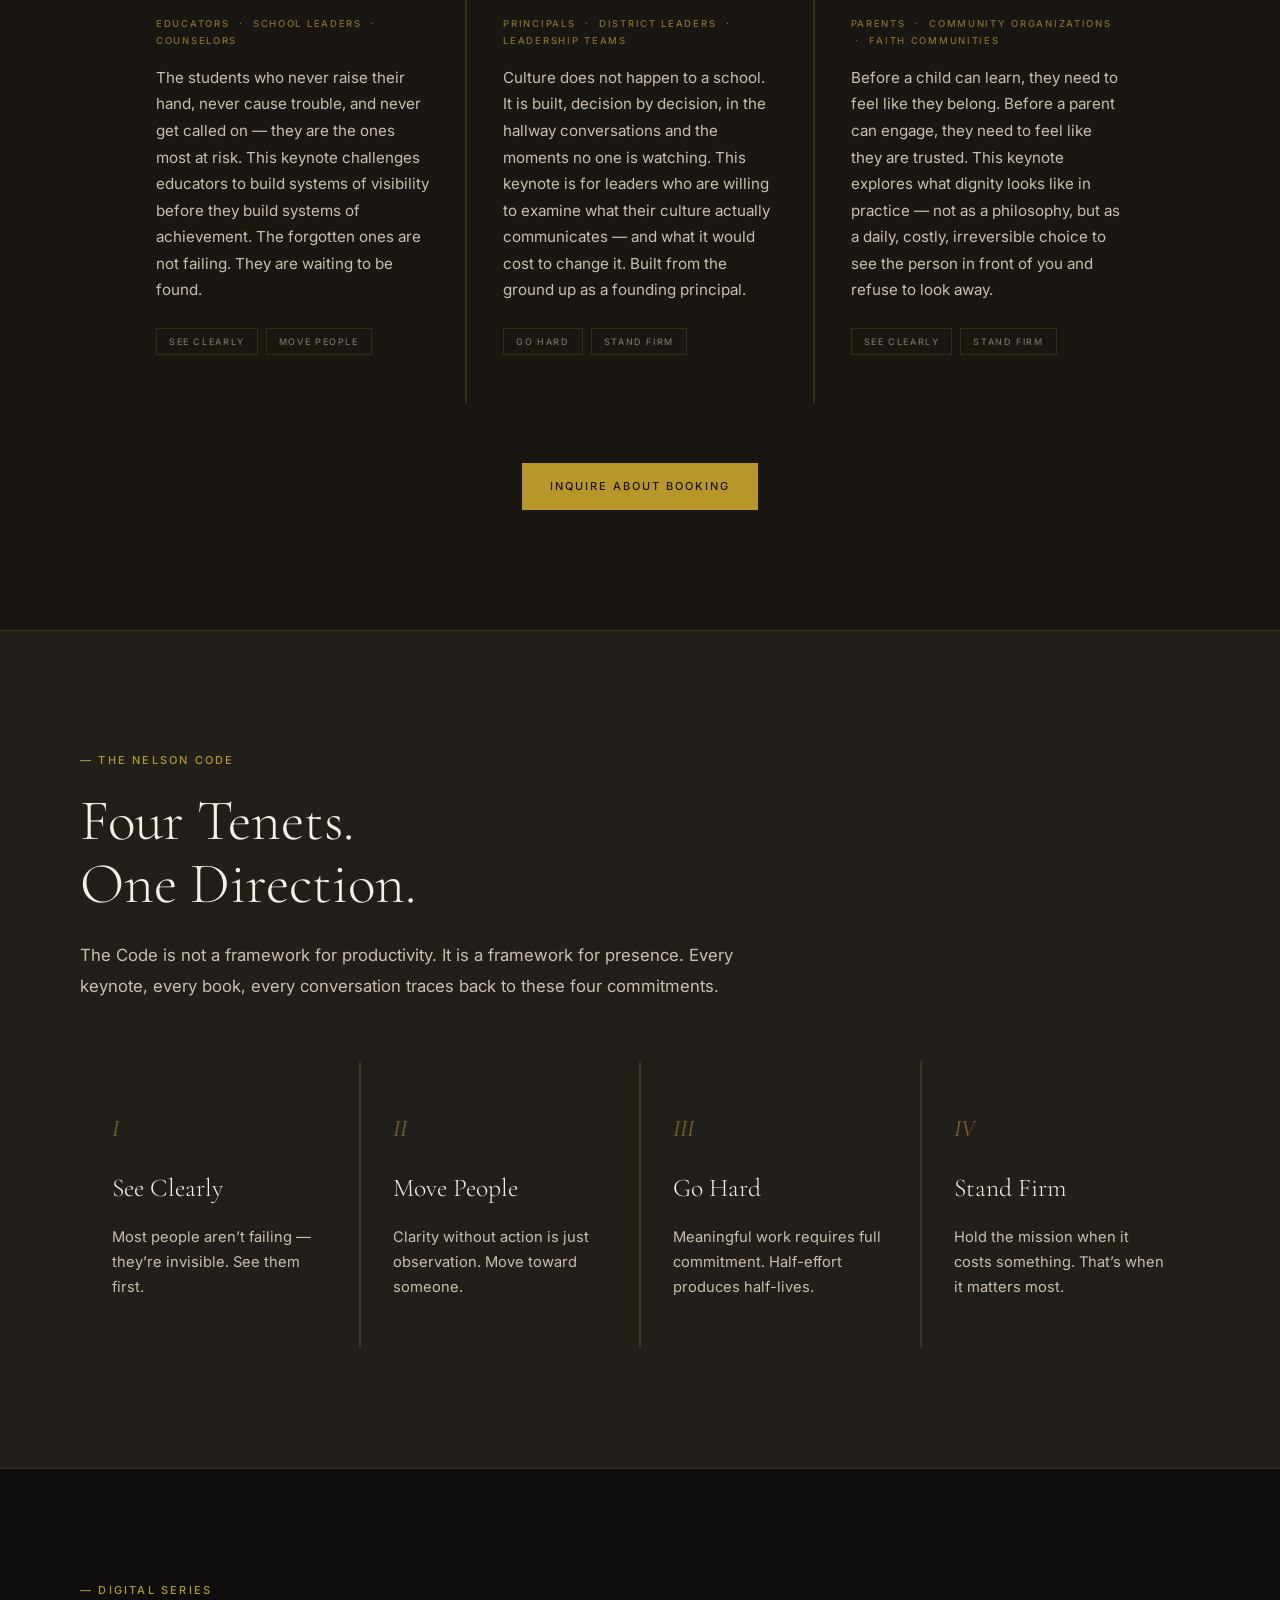
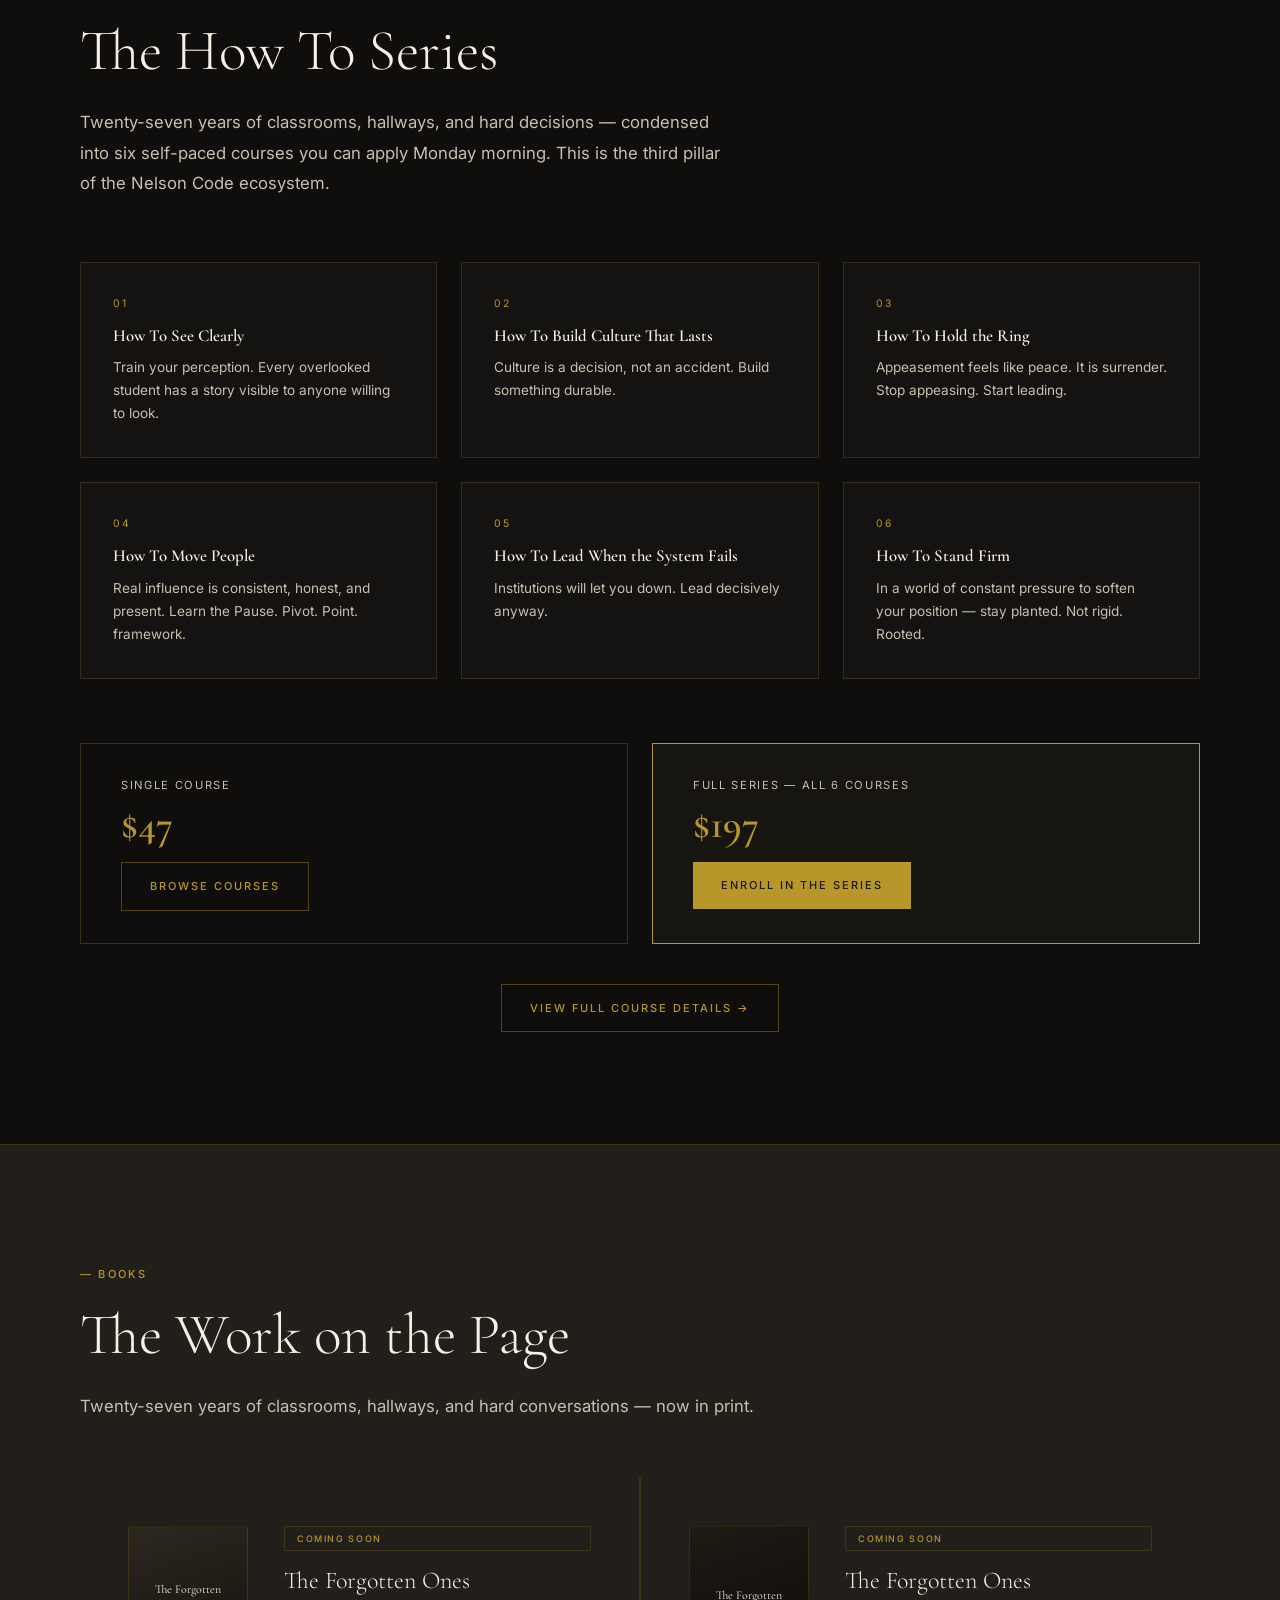
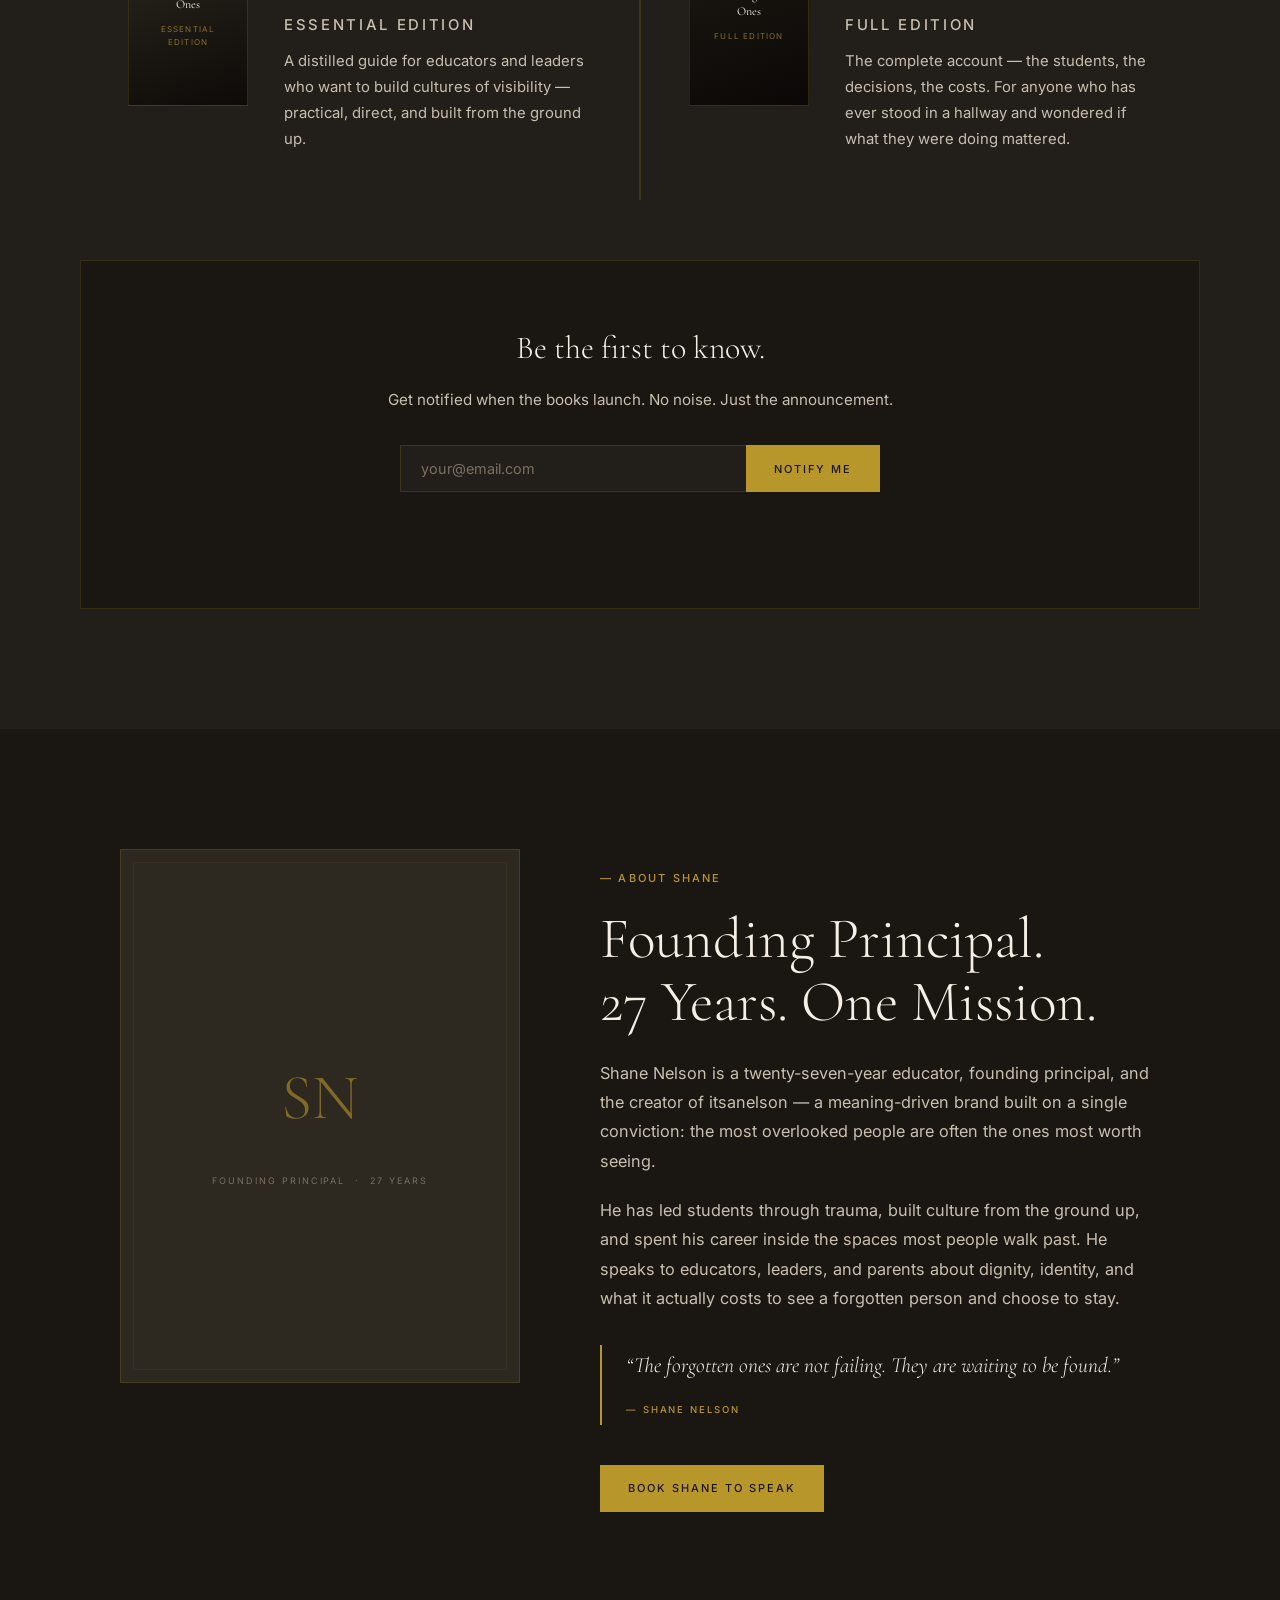
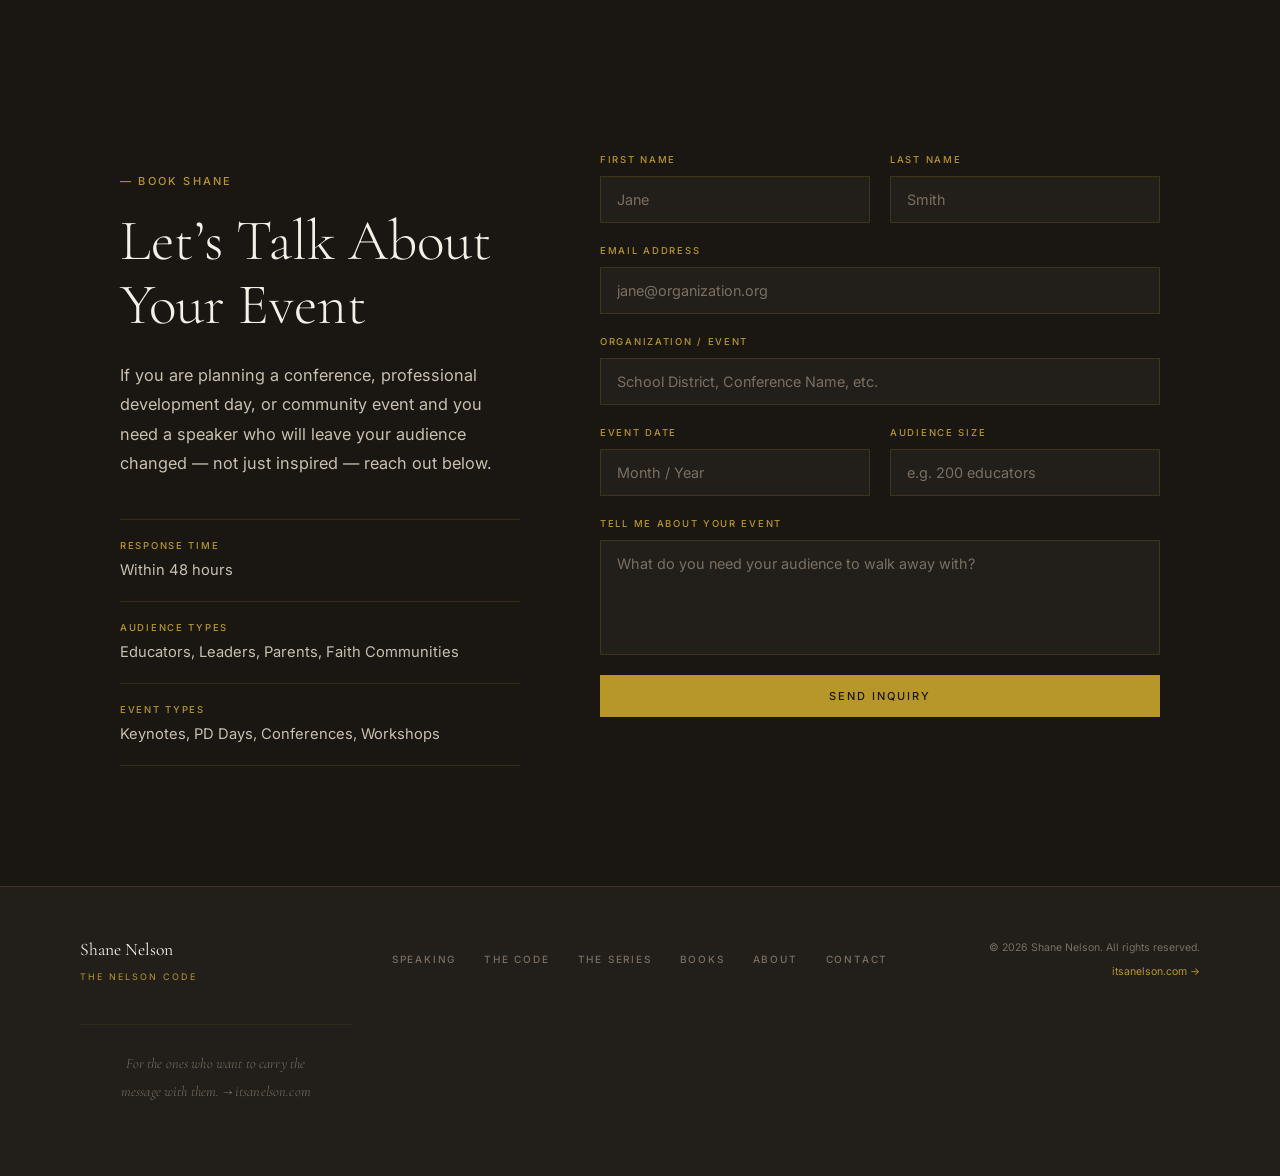
==== commit 7063566f: "Add 'The Series' nav link between The Code and Books" ====
--- a/index.html
+++ b/index.html
@@ -19,6 +19,7 @@
     <nav class="nav__links" aria-label="Main navigation">
       <a href="#speaking">Speaking</a>
       <a href="how-to-series.html">The Code</a>
+      <a href="#courses">The Series</a>
       <a href="#books">Books</a>
       <a href="#about">About</a>
       <a href="#contact" class="nav__cta">Book Shane</a>
@@ -29,6 +30,7 @@
     <div class="nav__mobile" aria-hidden="true">
       <a href="#speaking">Speaking</a>
       <a href="how-to-series.html">The Code</a>
+      <a href="#courses">The Series</a>
       <a href="#books">Books</a>
       <a href="#about">About</a>
       <a href="#contact">Book Shane</a>
@@ -303,6 +305,7 @@
     <nav class="footer__nav" aria-label="Footer navigation">
       <a href="#speaking">Speaking</a>
       <a href="how-to-series.html">The Code</a>
+      <a href="#courses">The Series</a>
       <a href="#books">Books</a>
       <a href="#about">About</a>
       <a href="#contact">Contact</a>
--- a/style.css
+++ b/style.css
@@ -133,14 +133,14 @@
    COURSES / HOW TO SERIES SECTION
    ============================================= */
 .courses {
-  padding: 7rem var(--pad-x);
+  padding: 7rem 80px;
   background: #0f0e0c;
 }
 .courses .section-label { color: var(--gold); }
-.courses .section-title { color: var(--off-white); }
+.courses .section-title { color: var(--cream); }
 .courses .section-intro {
   max-width: 60ch;
-  color: var(--mid-grey);
+  color: var(--text);
   margin-bottom: 4rem;
 }
 
@@ -172,13 +172,13 @@
   font-family: var(--font-serif);
   font-size: 1.05rem;
   font-weight: 600;
-  color: var(--off-white);
+  color: var(--cream);
   margin-bottom: 0.6rem;
   line-height: 1.3;
 }
 .course-card__desc {
   font-size: 0.85rem;
-  color: var(--mid-grey);
+  color: var(--text);
   line-height: 1.7;
 }
 
@@ -207,7 +207,7 @@
   font-size: 0.7rem;
   letter-spacing: 0.15em;
   text-transform: uppercase;
-  color: var(--mid-grey);
+  color: var(--text);
 }
 .courses__price-amount {
   font-family: var(--font-serif);
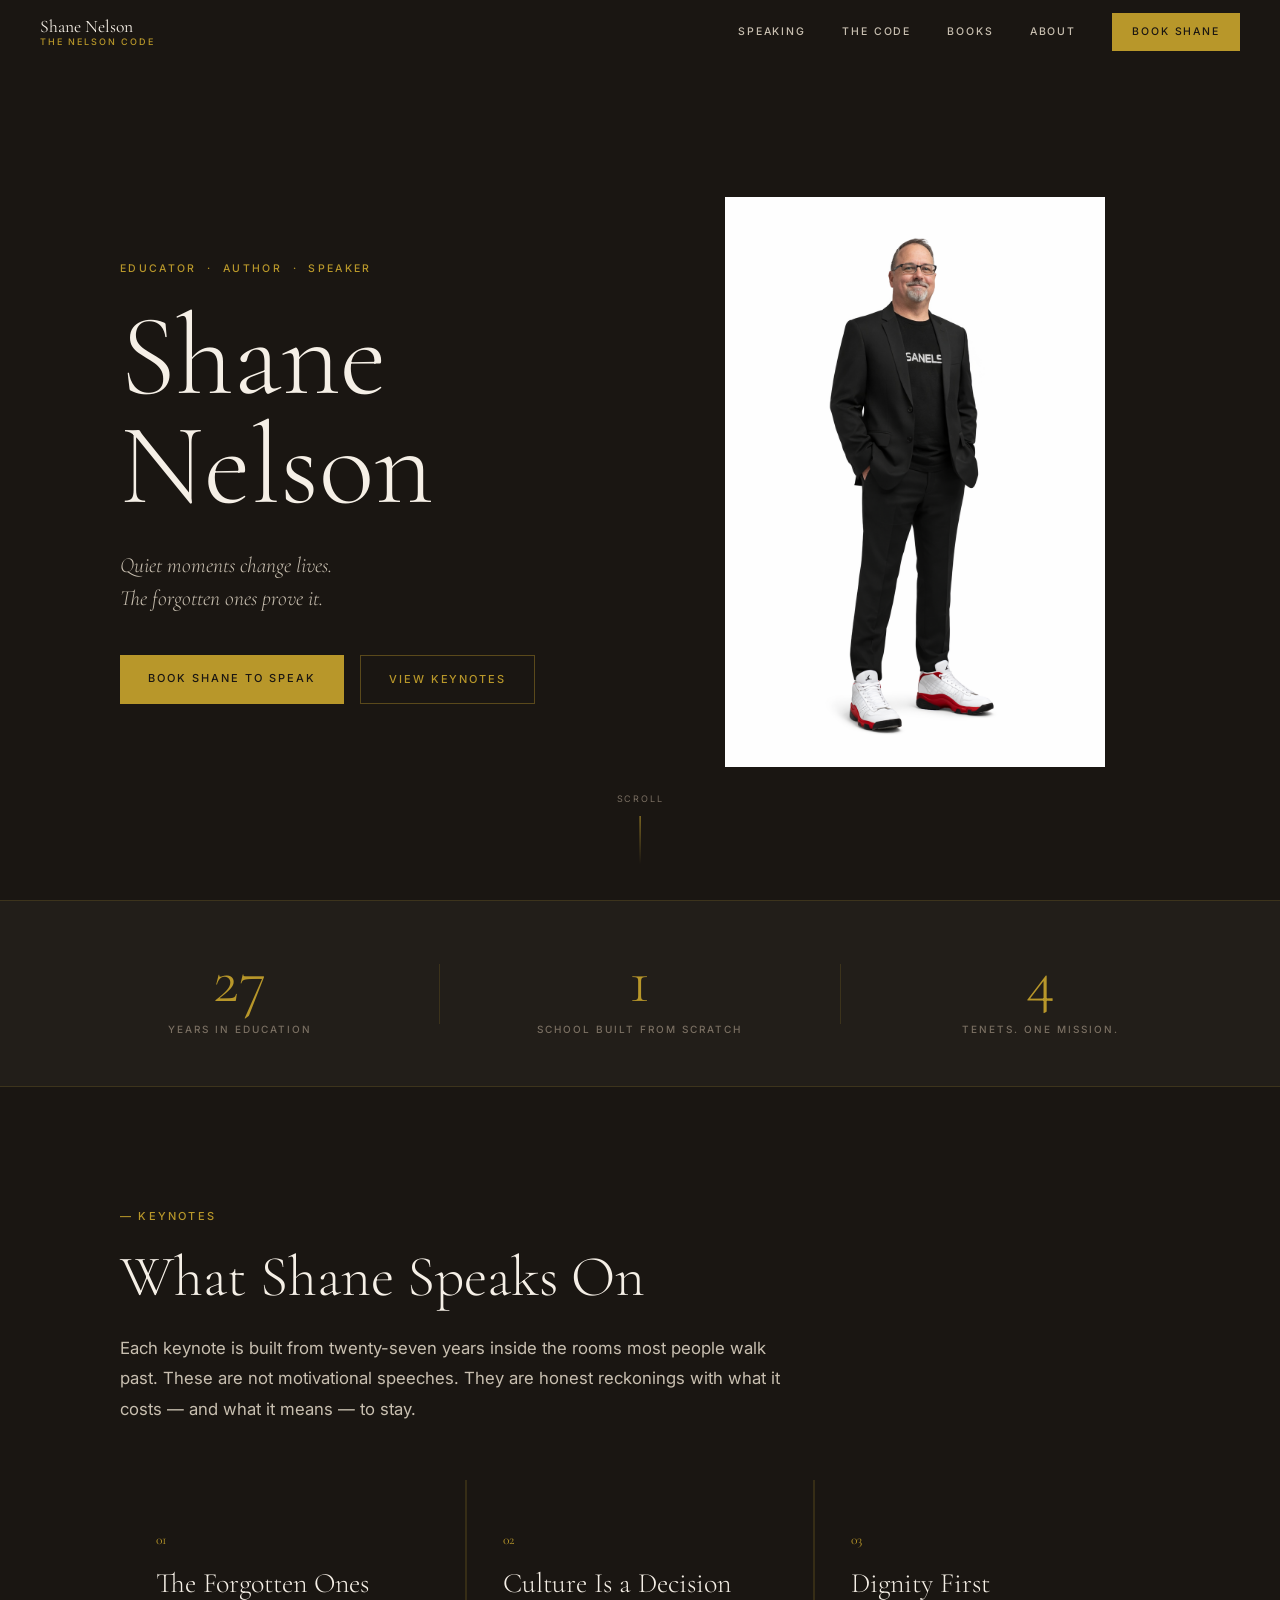
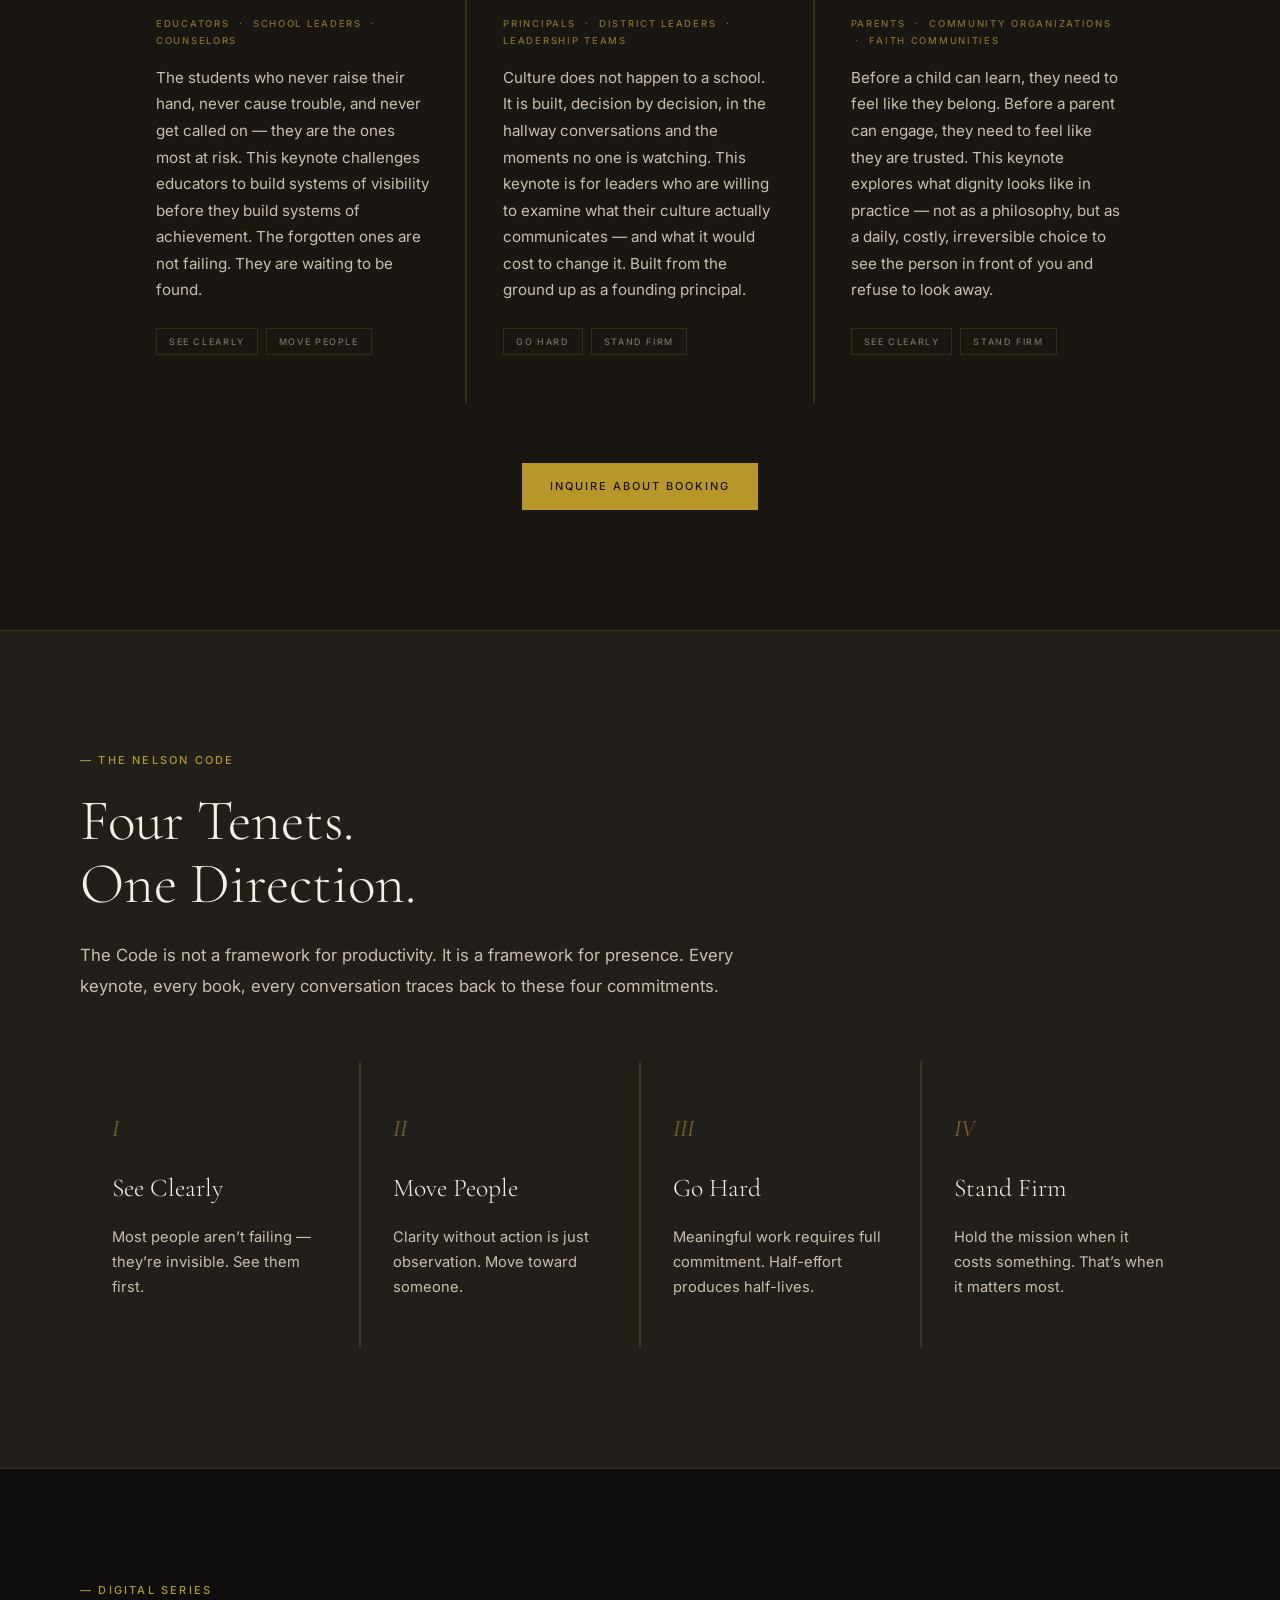
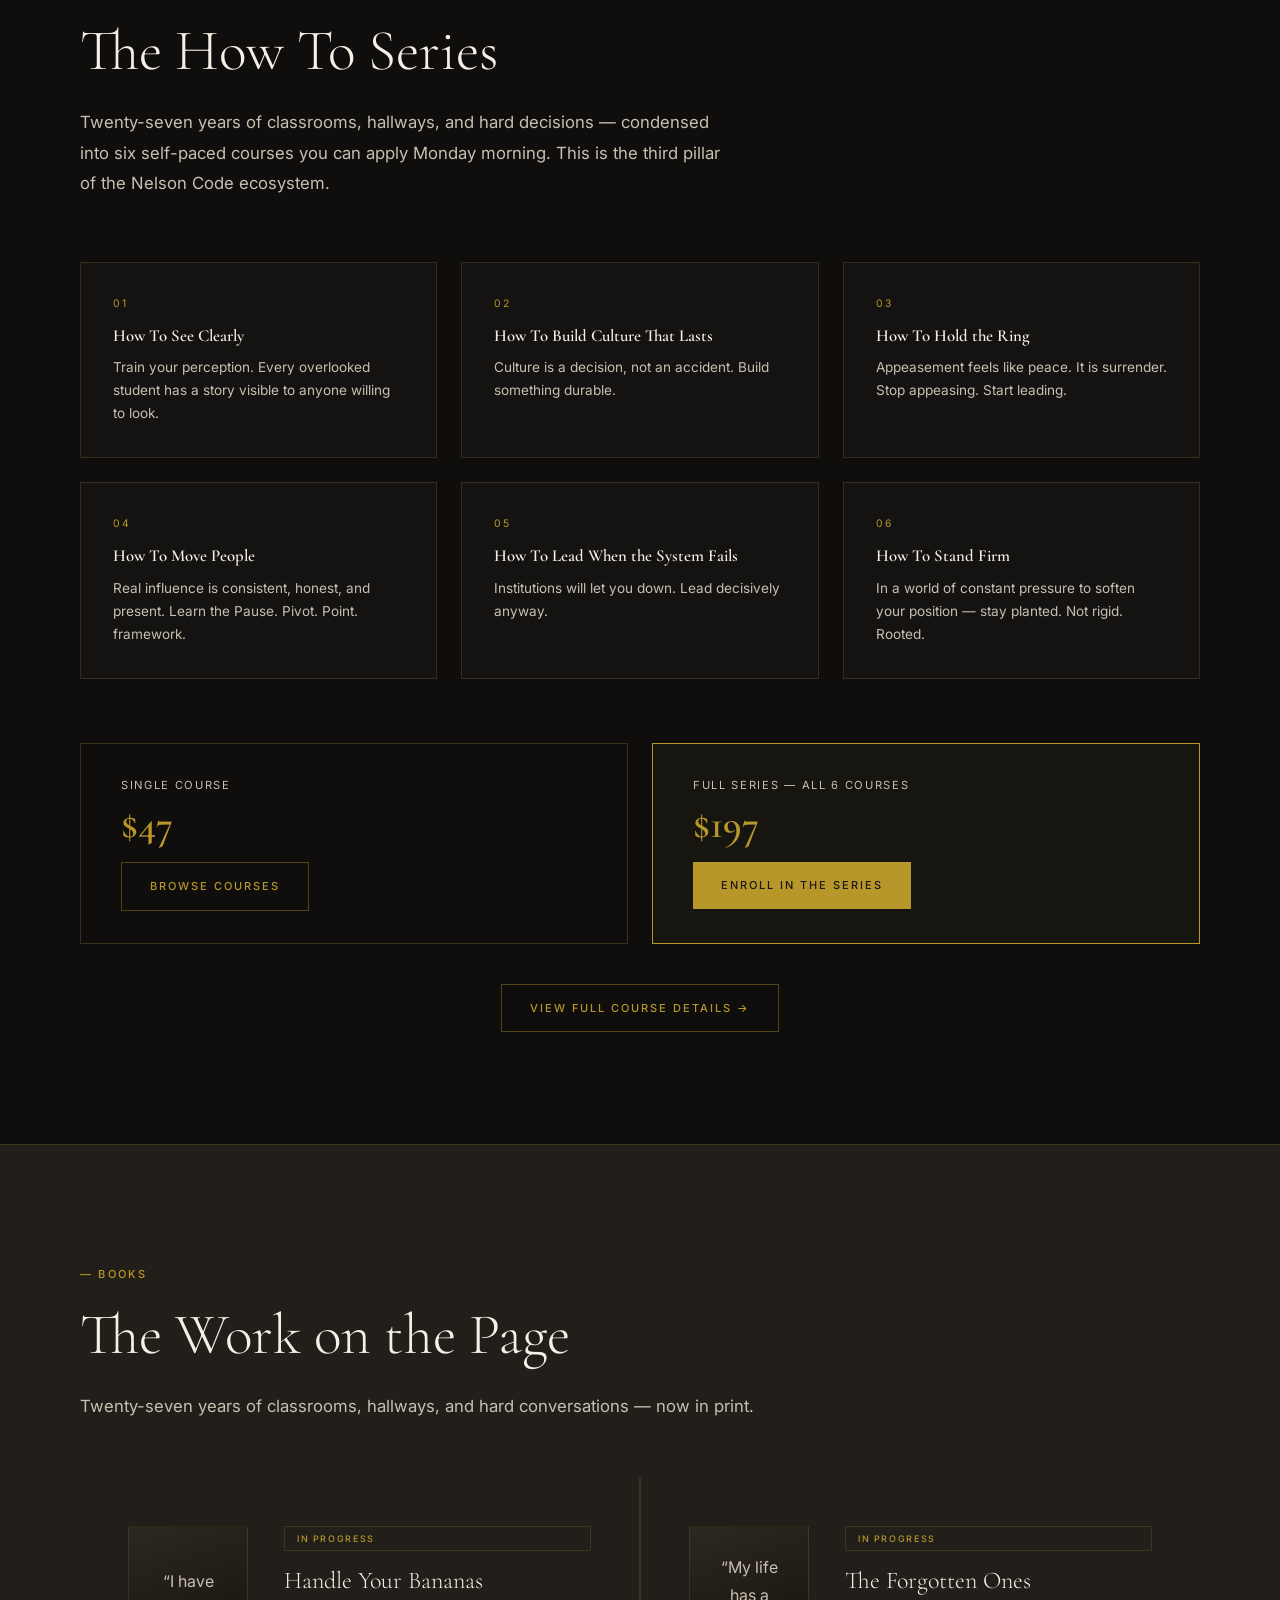
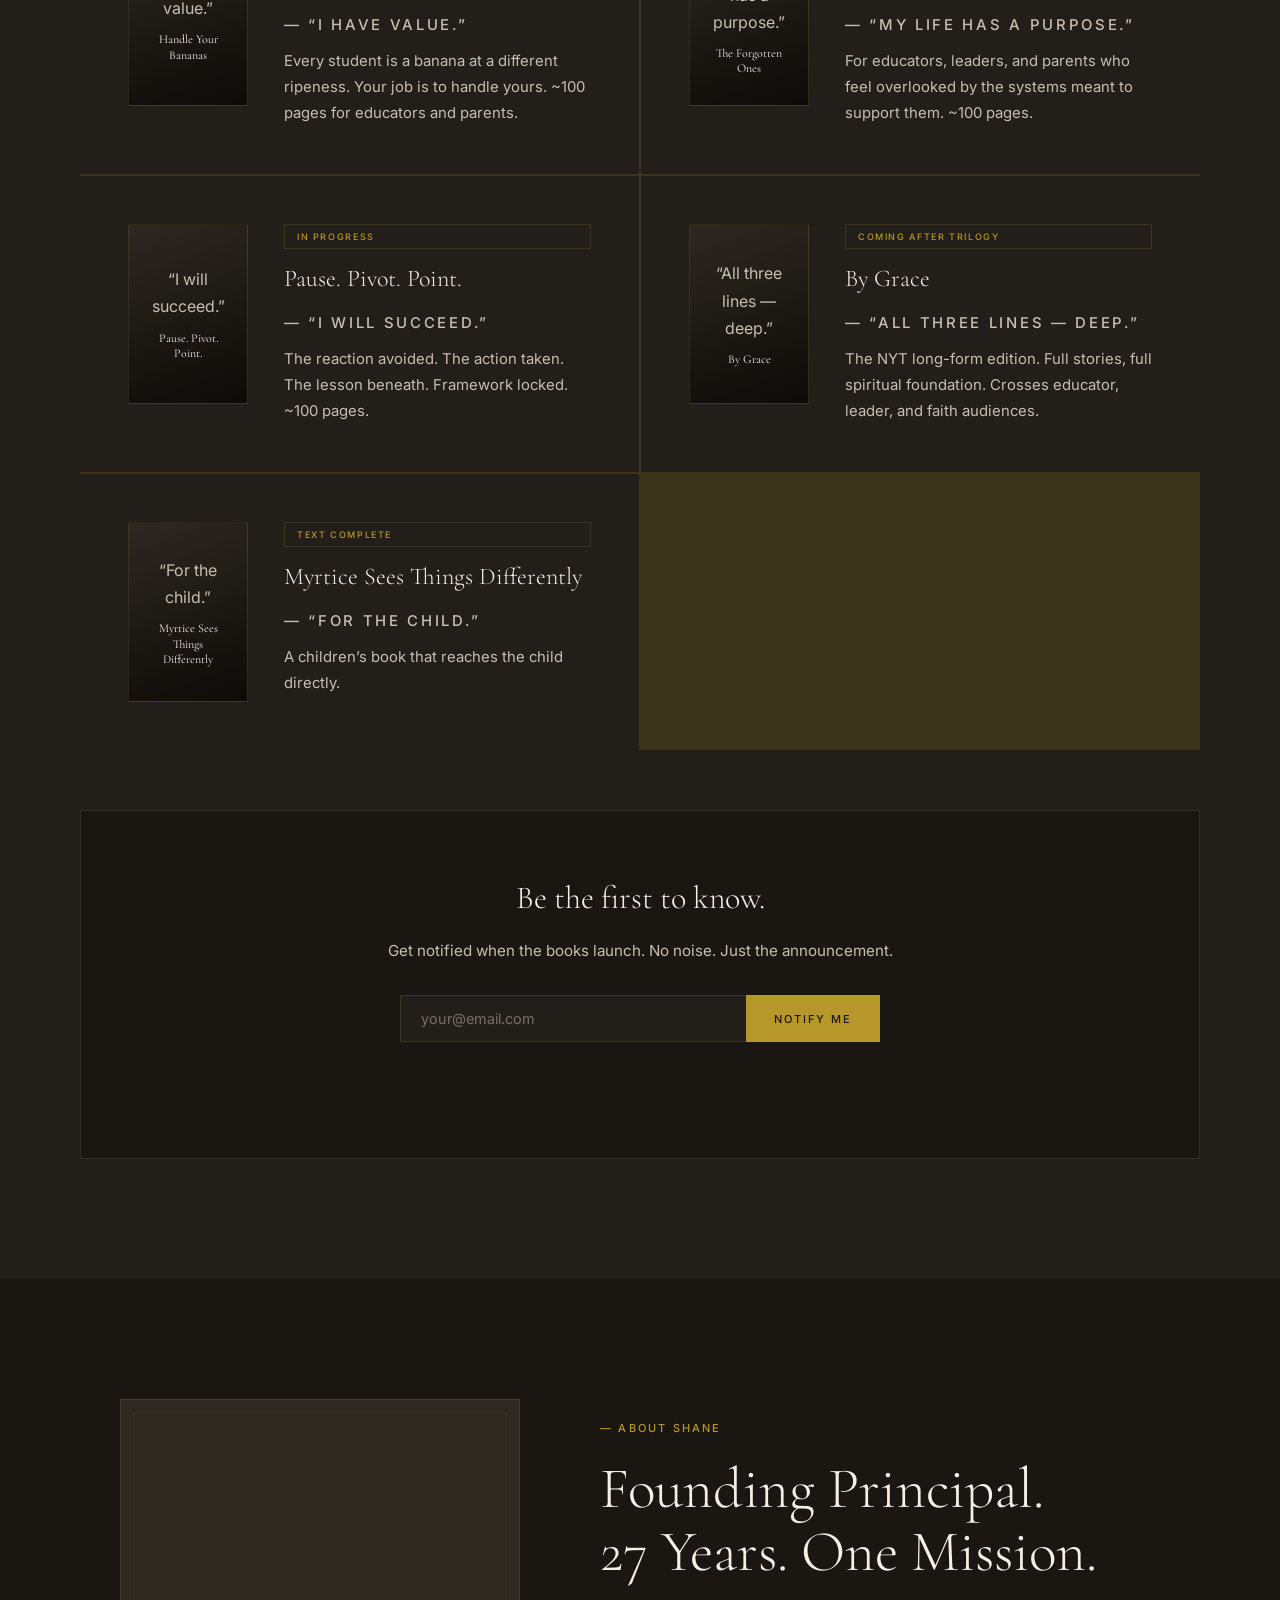
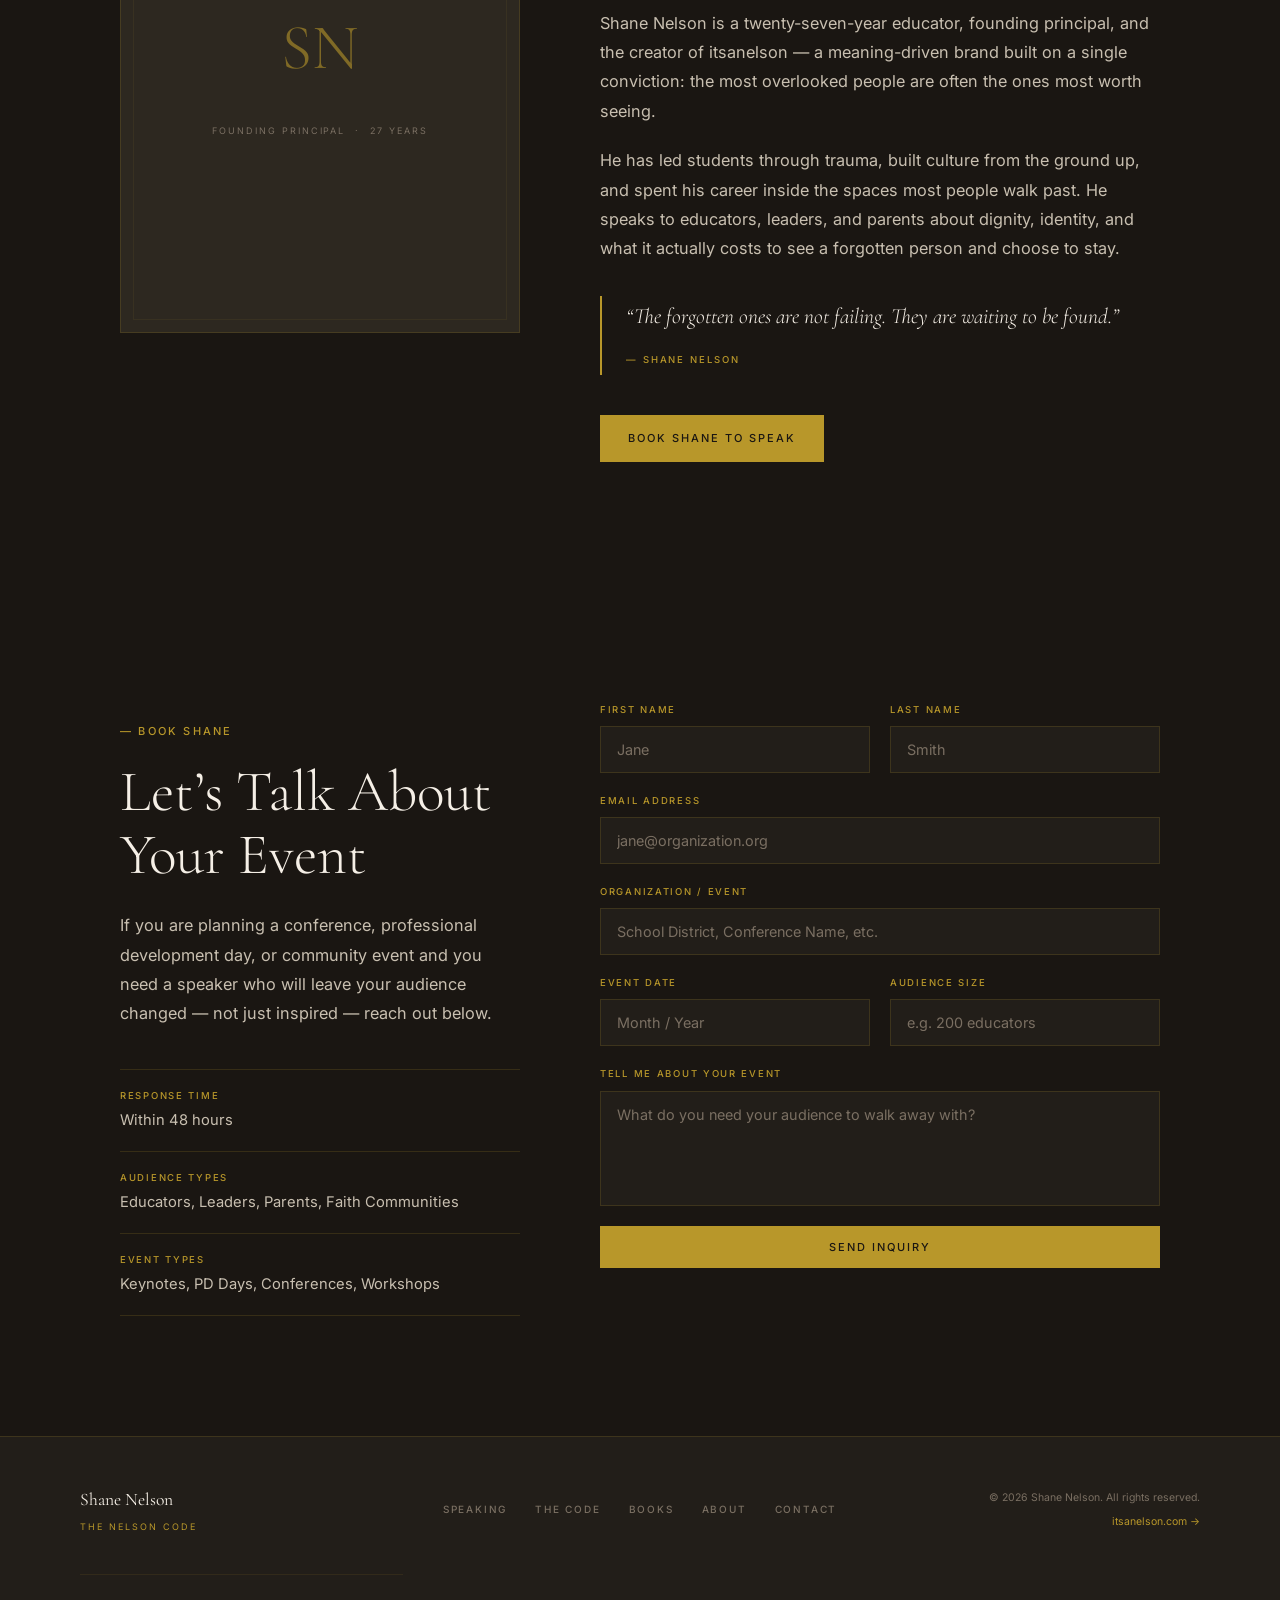
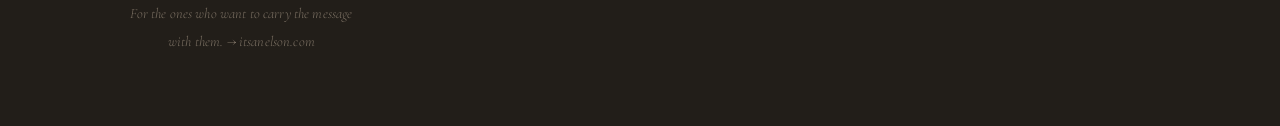
==== commit 093518a6: "Update books section: add all 5 books with titles, mottos, and statuses" ====
--- a/index.html
+++ b/index.html
@@ -19,7 +19,6 @@
     <nav class="nav__links" aria-label="Main navigation">
       <a href="#speaking">Speaking</a>
       <a href="how-to-series.html">The Code</a>
-      <a href="#courses">The Series</a>
       <a href="#books">Books</a>
       <a href="#about">About</a>
       <a href="#contact" class="nav__cta">Book Shane</a>
@@ -30,7 +29,6 @@
     <div class="nav__mobile" aria-hidden="true">
       <a href="#speaking">Speaking</a>
       <a href="how-to-series.html">The Code</a>
-      <a href="#courses">The Series</a>
       <a href="#books">Books</a>
       <a href="#about">About</a>
       <a href="#contact">Book Shane</a>
@@ -189,30 +187,72 @@
         <h2 class="section-title">The Work on the Page</h2>
         <p class="section-intro">Twenty-seven years of classrooms, hallways, and hard conversations &#8212; now in print.</p>
         <div class="books__grid">
-          <div class="book">
-            <div class="book__cover">
+
+          <div class="book">
+            <div class="book__cover book__cover--1">
+              <p class="book__cover-motto">&ldquo;I have value.&rdquo;</p>
+              <p class="book__cover-title">Handle Your<br>Bananas</p>
+            </div>
+            <div class="book__info">
+              <span class="book__badge">In Progress</span>
+              <h3>Handle Your Bananas</h3>
+              <p class="book__edition">&#8212; &ldquo;I have value.&rdquo;</p>
+              <p>Every student is a banana at a different ripeness. Your job is to handle yours. ~100 pages for educators and parents.</p>
+            </div>
+          </div>
+
+          <div class="book">
+            <div class="book__cover book__cover--2">
+              <p class="book__cover-motto">&ldquo;My life has a purpose.&rdquo;</p>
               <p class="book__cover-title">The Forgotten<br>Ones</p>
-              <p class="book__cover-ed">Essential Edition</p>
-            </div>
-            <div class="book__info">
-              <span class="book__badge">Coming Soon</span>
+            </div>
+            <div class="book__info">
+              <span class="book__badge">In Progress</span>
               <h3>The Forgotten Ones</h3>
-              <p class="book__edition">Essential Edition</p>
-              <p>A distilled guide for educators and leaders who want to build cultures of visibility &#8212; practical, direct, and built from the ground up.</p>
-            </div>
-          </div>
-          <div class="book">
-            <div class="book__cover book__cover--full">
-              <p class="book__cover-title">The Forgotten<br>Ones</p>
-              <p class="book__cover-ed">Full Edition</p>
-            </div>
-            <div class="book__info">
-              <span class="book__badge">Coming Soon</span>
-              <h3>The Forgotten Ones</h3>
-              <p class="book__edition">Full Edition</p>
-              <p>The complete account &#8212; the students, the decisions, the costs. For anyone who has ever stood in a hallway and wondered if what they were doing mattered.</p>
-            </div>
-          </div>
+              <p class="book__edition">&#8212; &ldquo;My life has a purpose.&rdquo;</p>
+              <p>For educators, leaders, and parents who feel overlooked by the systems meant to support them. ~100 pages.</p>
+            </div>
+          </div>
+
+          <div class="book">
+            <div class="book__cover book__cover--3">
+              <p class="book__cover-motto">&ldquo;I will succeed.&rdquo;</p>
+              <p class="book__cover-title">Pause. Pivot.<br>Point.</p>
+            </div>
+            <div class="book__info">
+              <span class="book__badge">In Progress</span>
+              <h3>Pause. Pivot. Point.</h3>
+              <p class="book__edition">&#8212; &ldquo;I will succeed.&rdquo;</p>
+              <p>The reaction avoided. The action taken. The lesson beneath. Framework locked. ~100 pages.</p>
+            </div>
+          </div>
+
+          <div class="book">
+            <div class="book__cover book__cover--4">
+              <p class="book__cover-motto">&ldquo;All three lines &#8212; deep.&rdquo;</p>
+              <p class="book__cover-title">By Grace</p>
+            </div>
+            <div class="book__info">
+              <span class="book__badge book__badge--later">Coming After Trilogy</span>
+              <h3>By Grace</h3>
+              <p class="book__edition">&#8212; &ldquo;All three lines &#8212; deep.&rdquo;</p>
+              <p>The NYT long-form edition. Full stories, full spiritual foundation. Crosses educator, leader, and faith audiences.</p>
+            </div>
+          </div>
+
+          <div class="book">
+            <div class="book__cover book__cover--5">
+              <p class="book__cover-motto">&ldquo;For the child.&rdquo;</p>
+              <p class="book__cover-title">Myrtice Sees Things<br>Differently</p>
+            </div>
+            <div class="book__info">
+              <span class="book__badge book__badge--done">Text Complete</span>
+              <h3>Myrtice Sees Things Differently</h3>
+              <p class="book__edition">&#8212; &ldquo;For the child.&rdquo;</p>
+              <p>A children&#8217;s book that reaches the child directly.</p>
+            </div>
+          </div>
+
         </div>
         <div class="books__notify">
           <h3>Be the first to know.</h3>
@@ -305,7 +345,6 @@
     <nav class="footer__nav" aria-label="Footer navigation">
       <a href="#speaking">Speaking</a>
       <a href="how-to-series.html">The Code</a>
-      <a href="#courses">The Series</a>
       <a href="#books">Books</a>
       <a href="#about">About</a>
       <a href="#contact">Contact</a>
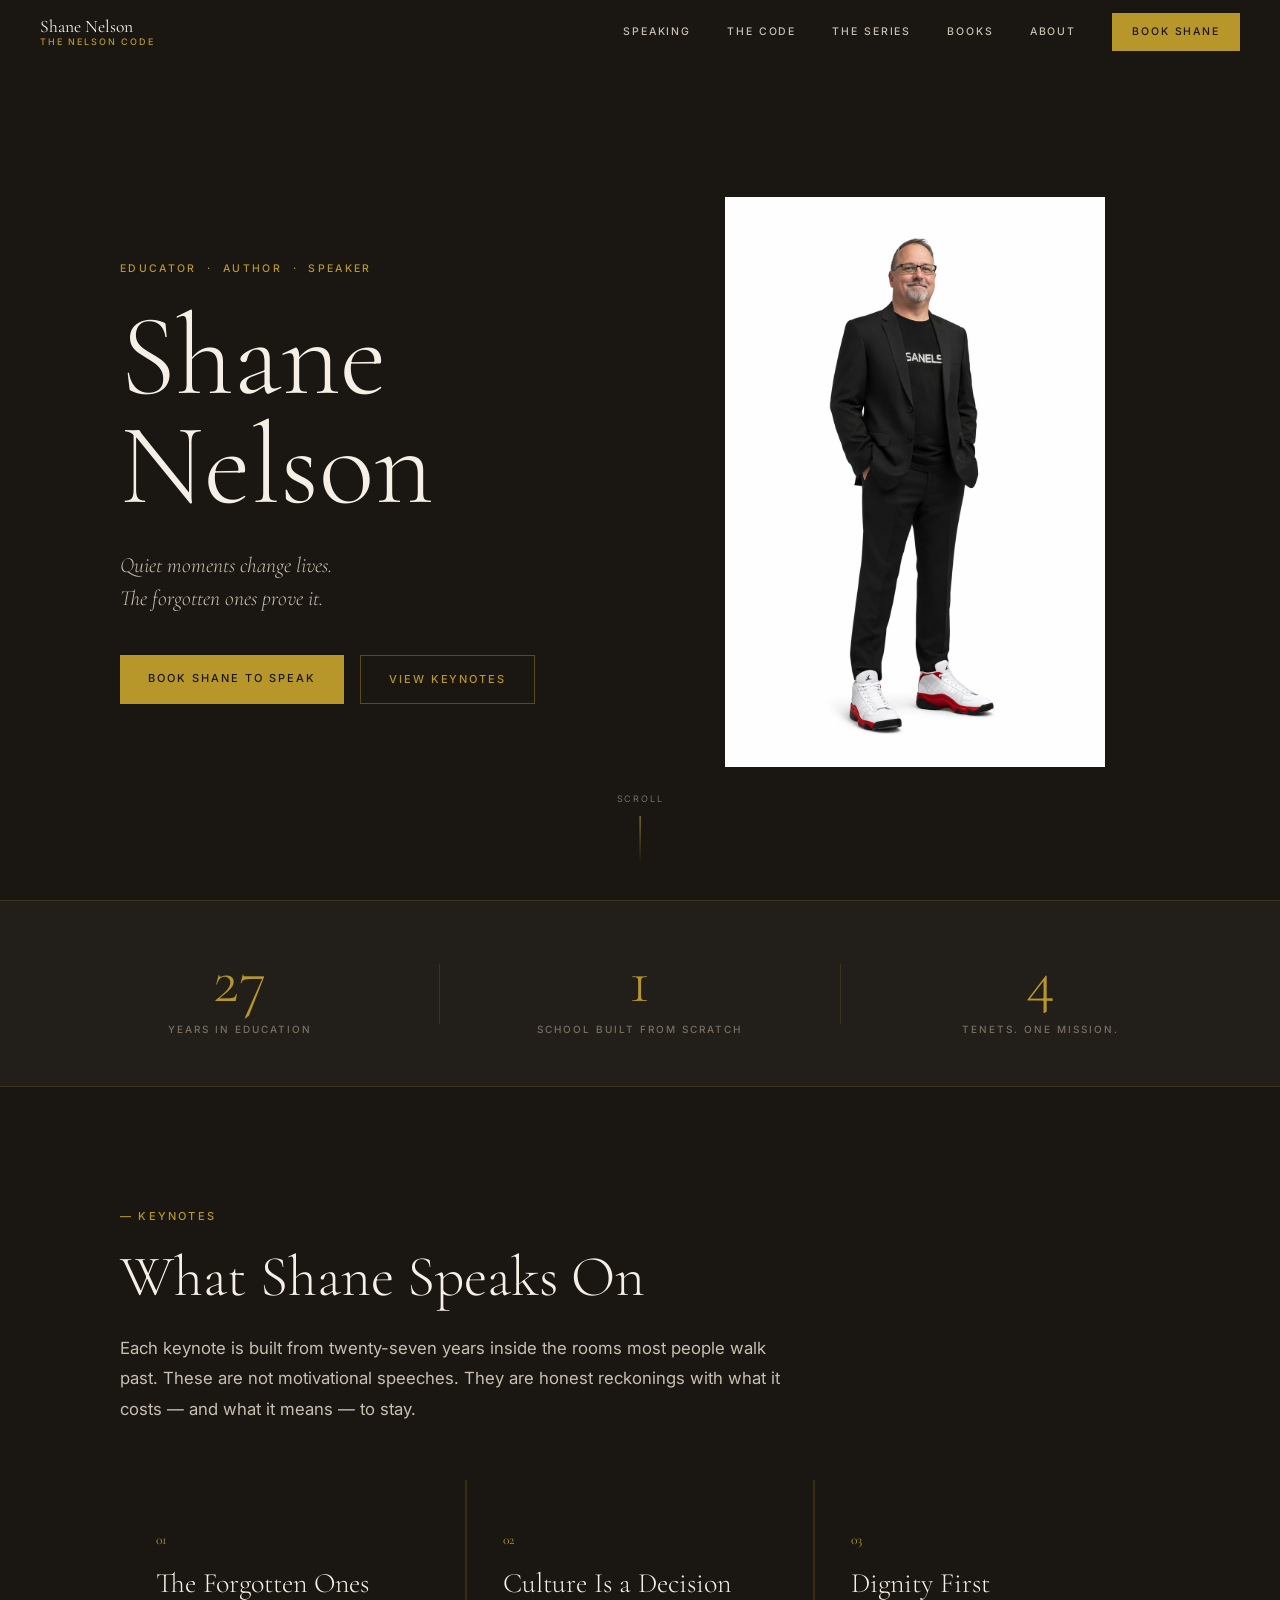
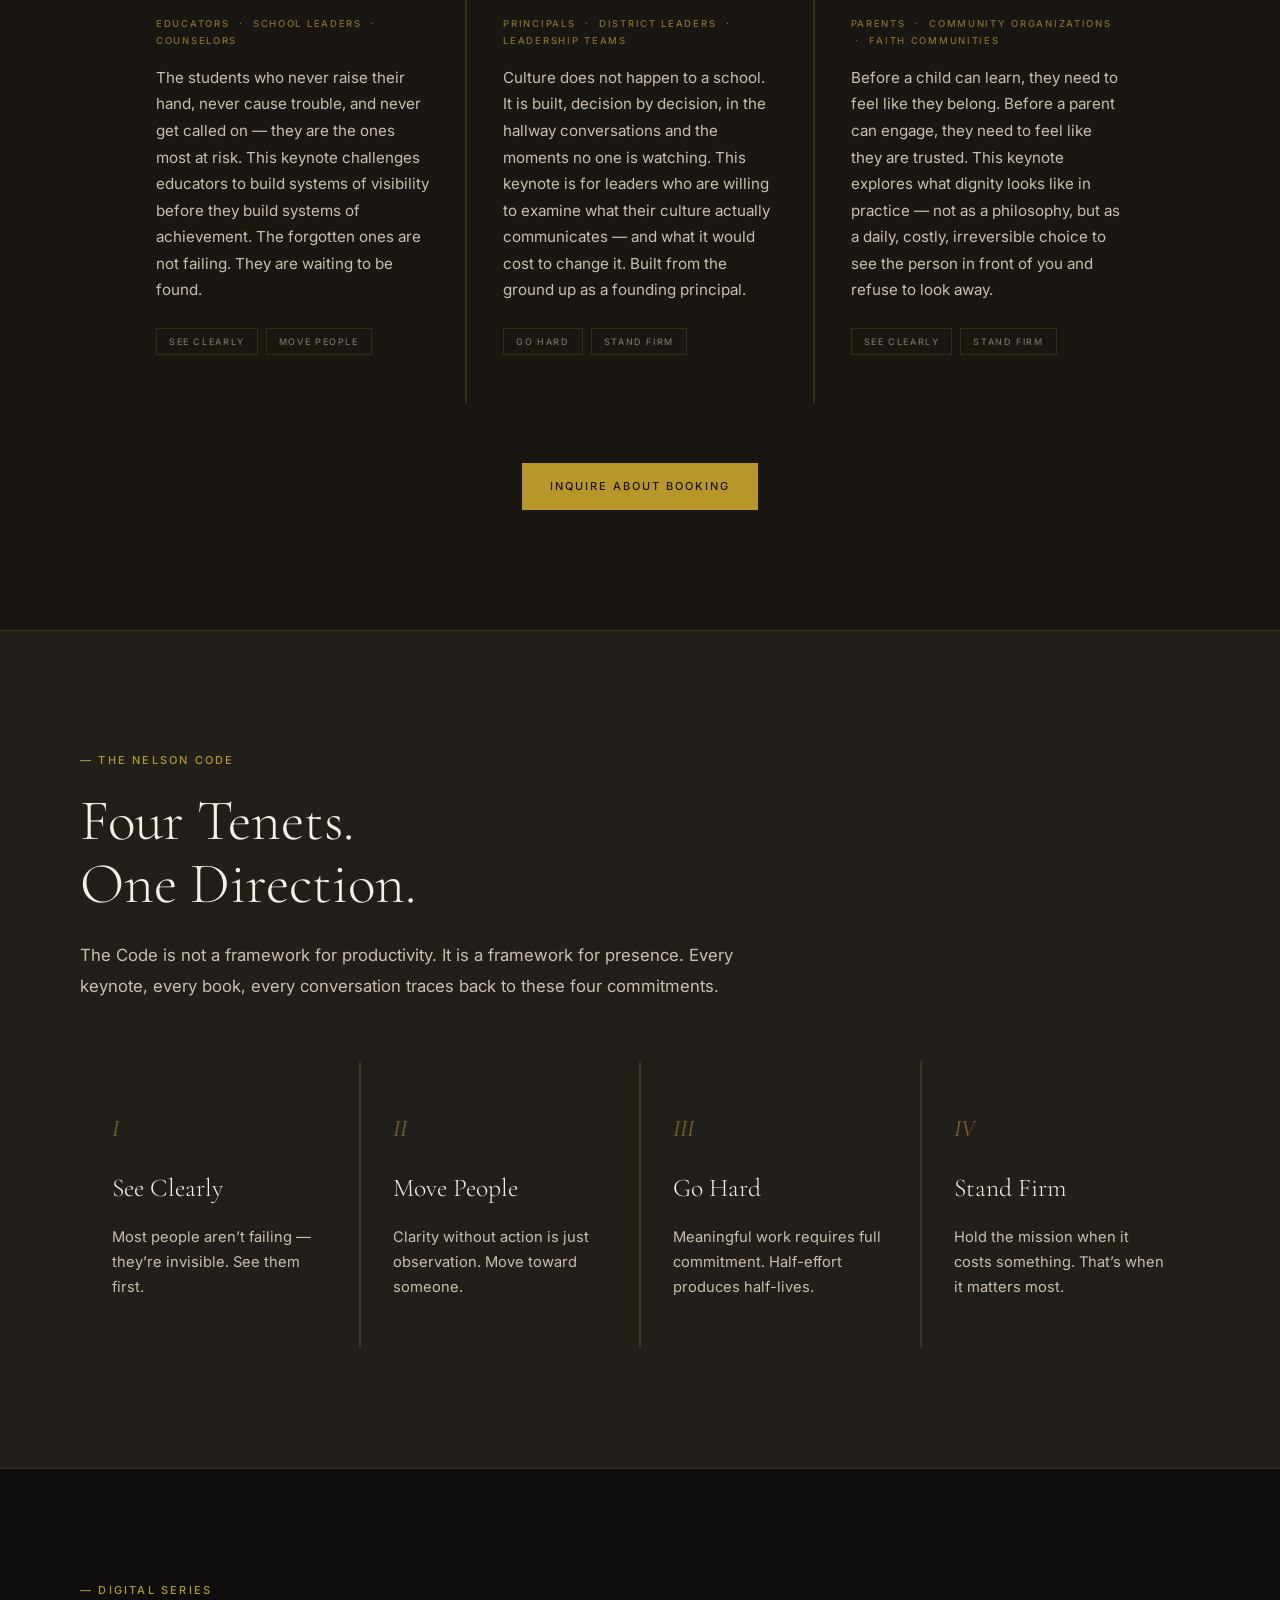
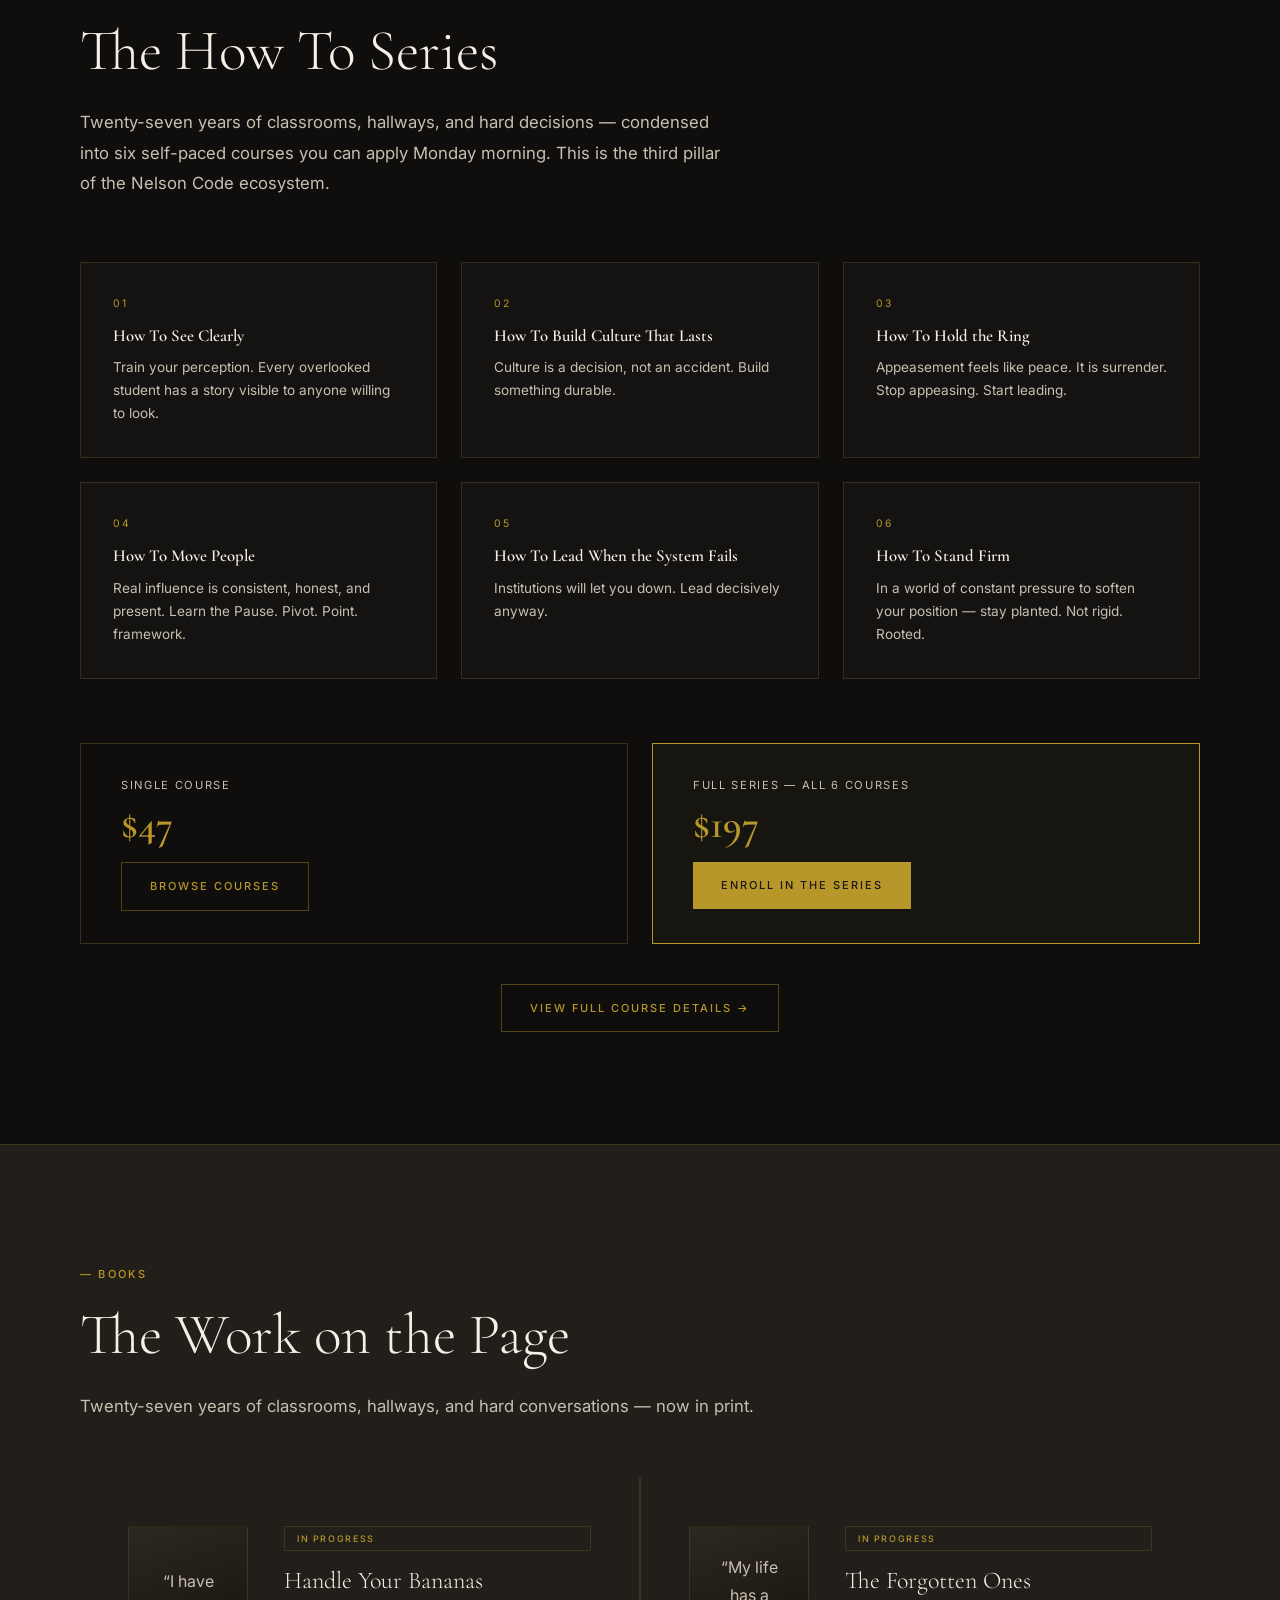
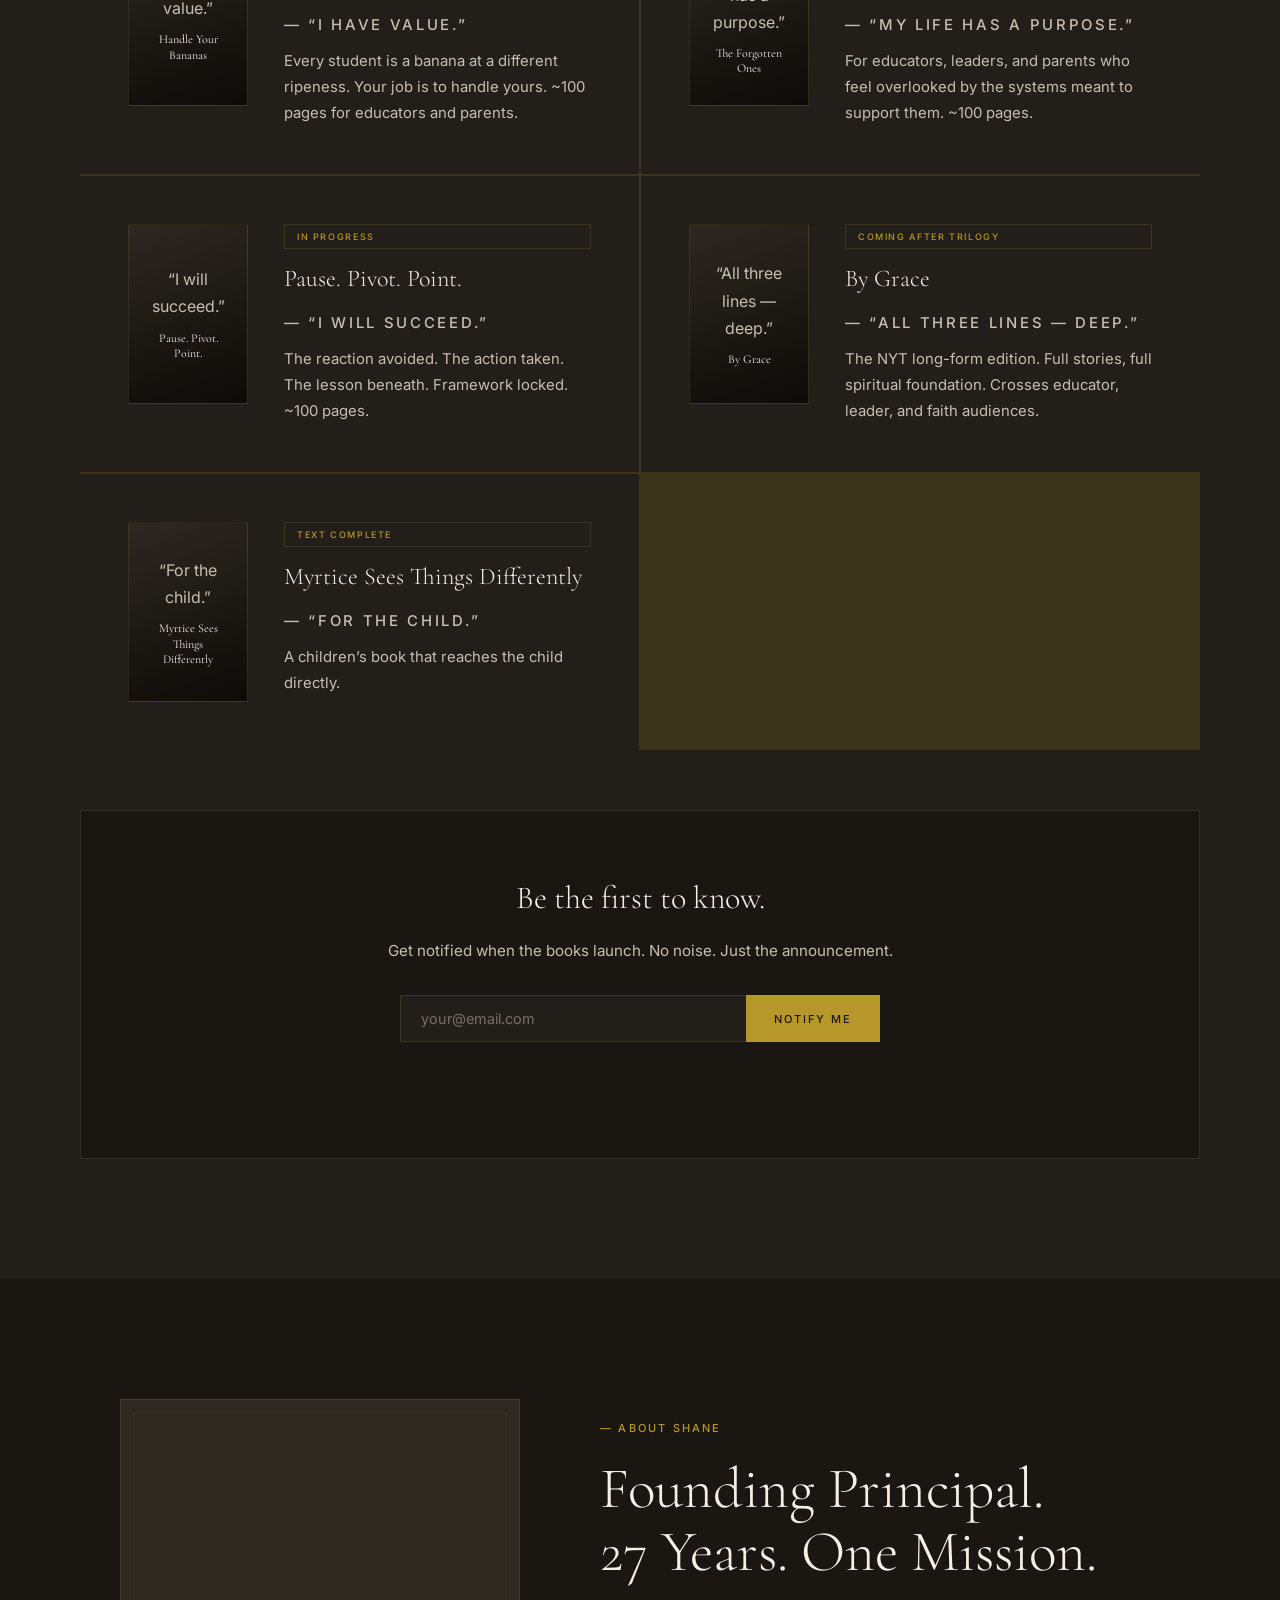
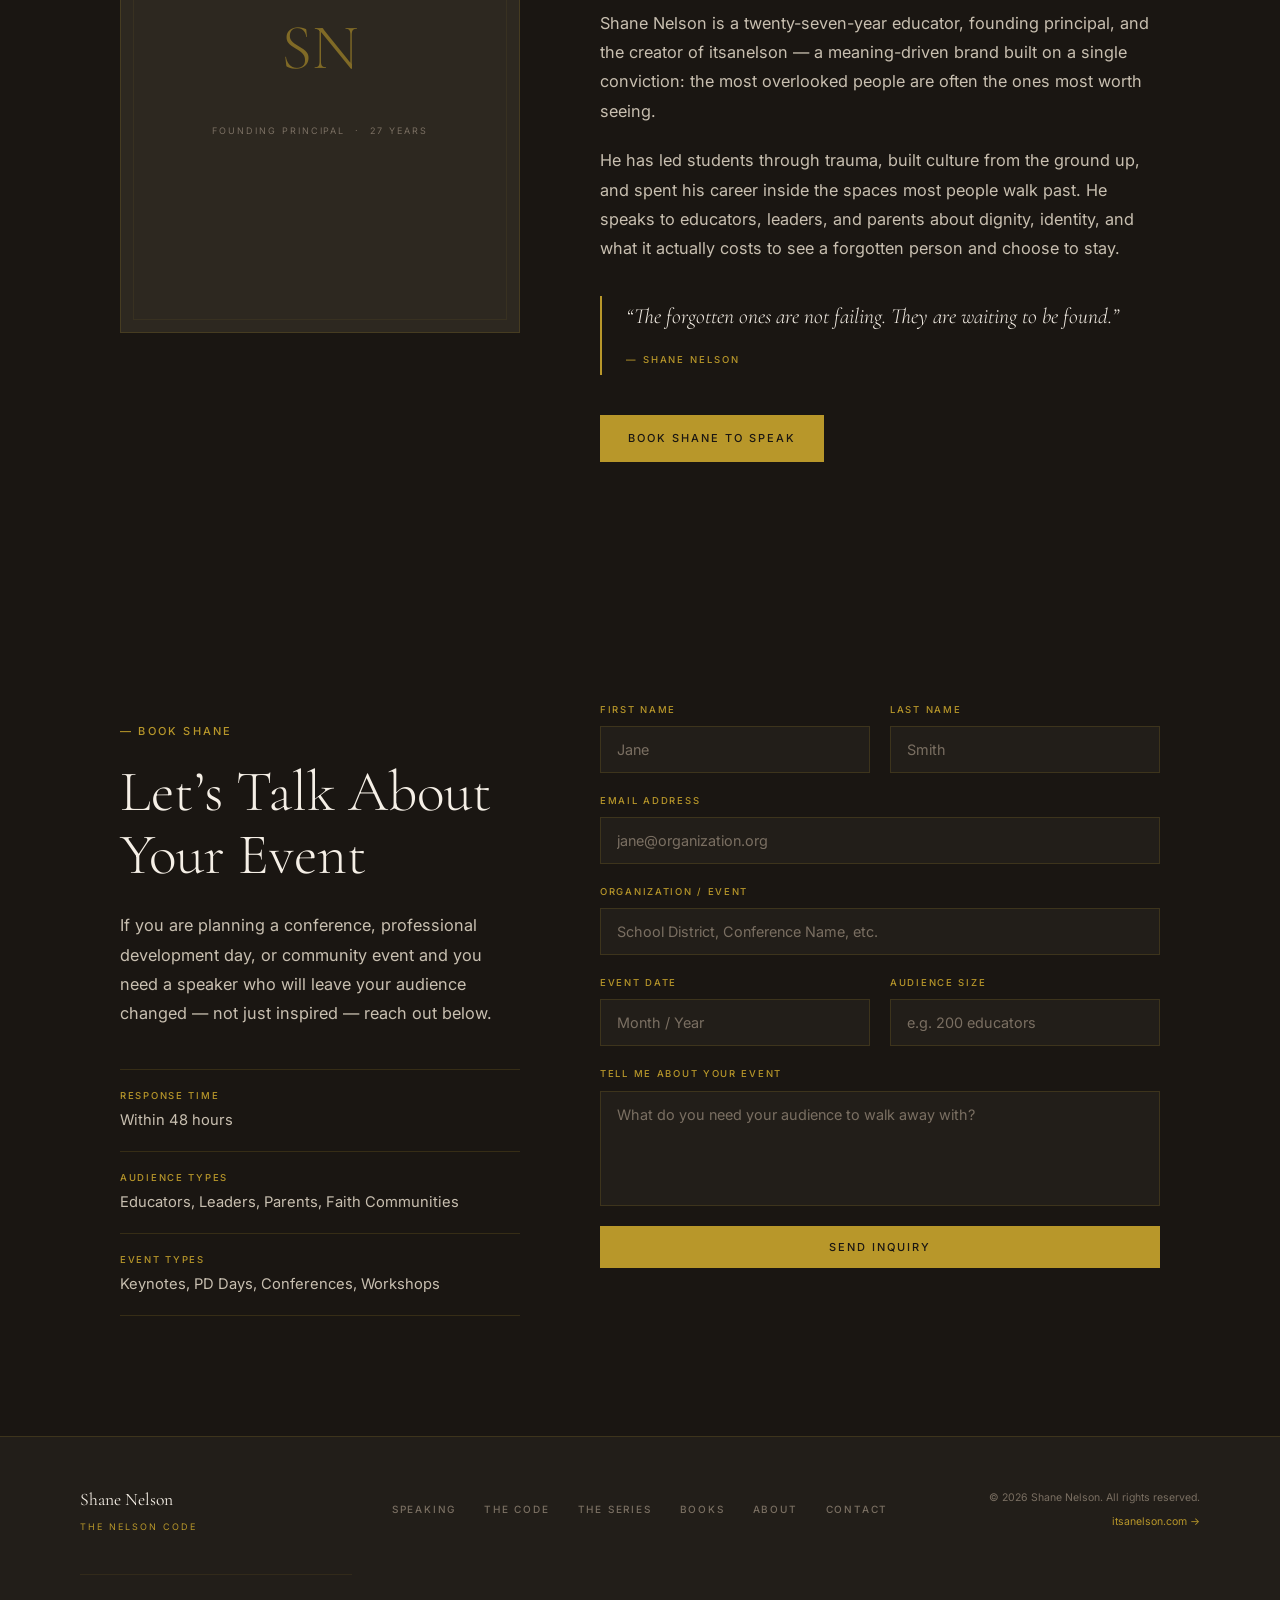
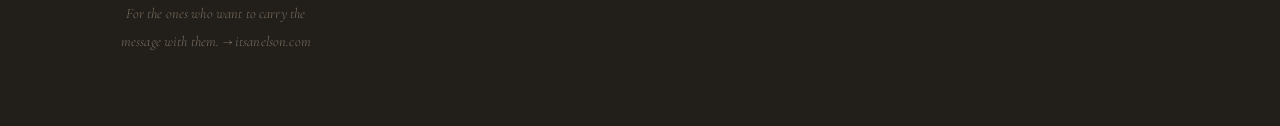
==== commit a4eb7de7: "Restore The Series nav link (lost in previous merge)" ====
--- a/index.html
+++ b/index.html
@@ -19,6 +19,7 @@
     <nav class="nav__links" aria-label="Main navigation">
       <a href="#speaking">Speaking</a>
       <a href="how-to-series.html">The Code</a>
+      <a href="#courses">The Series</a>
       <a href="#books">Books</a>
       <a href="#about">About</a>
       <a href="#contact" class="nav__cta">Book Shane</a>
@@ -29,6 +30,7 @@
     <div class="nav__mobile" aria-hidden="true">
       <a href="#speaking">Speaking</a>
       <a href="how-to-series.html">The Code</a>
+      <a href="#courses">The Series</a>
       <a href="#books">Books</a>
       <a href="#about">About</a>
       <a href="#contact">Book Shane</a>
@@ -345,6 +347,7 @@
     <nav class="footer__nav" aria-label="Footer navigation">
       <a href="#speaking">Speaking</a>
       <a href="how-to-series.html">The Code</a>
+      <a href="#courses">The Series</a>
       <a href="#books">Books</a>
       <a href="#about">About</a>
       <a href="#contact">Contact</a>
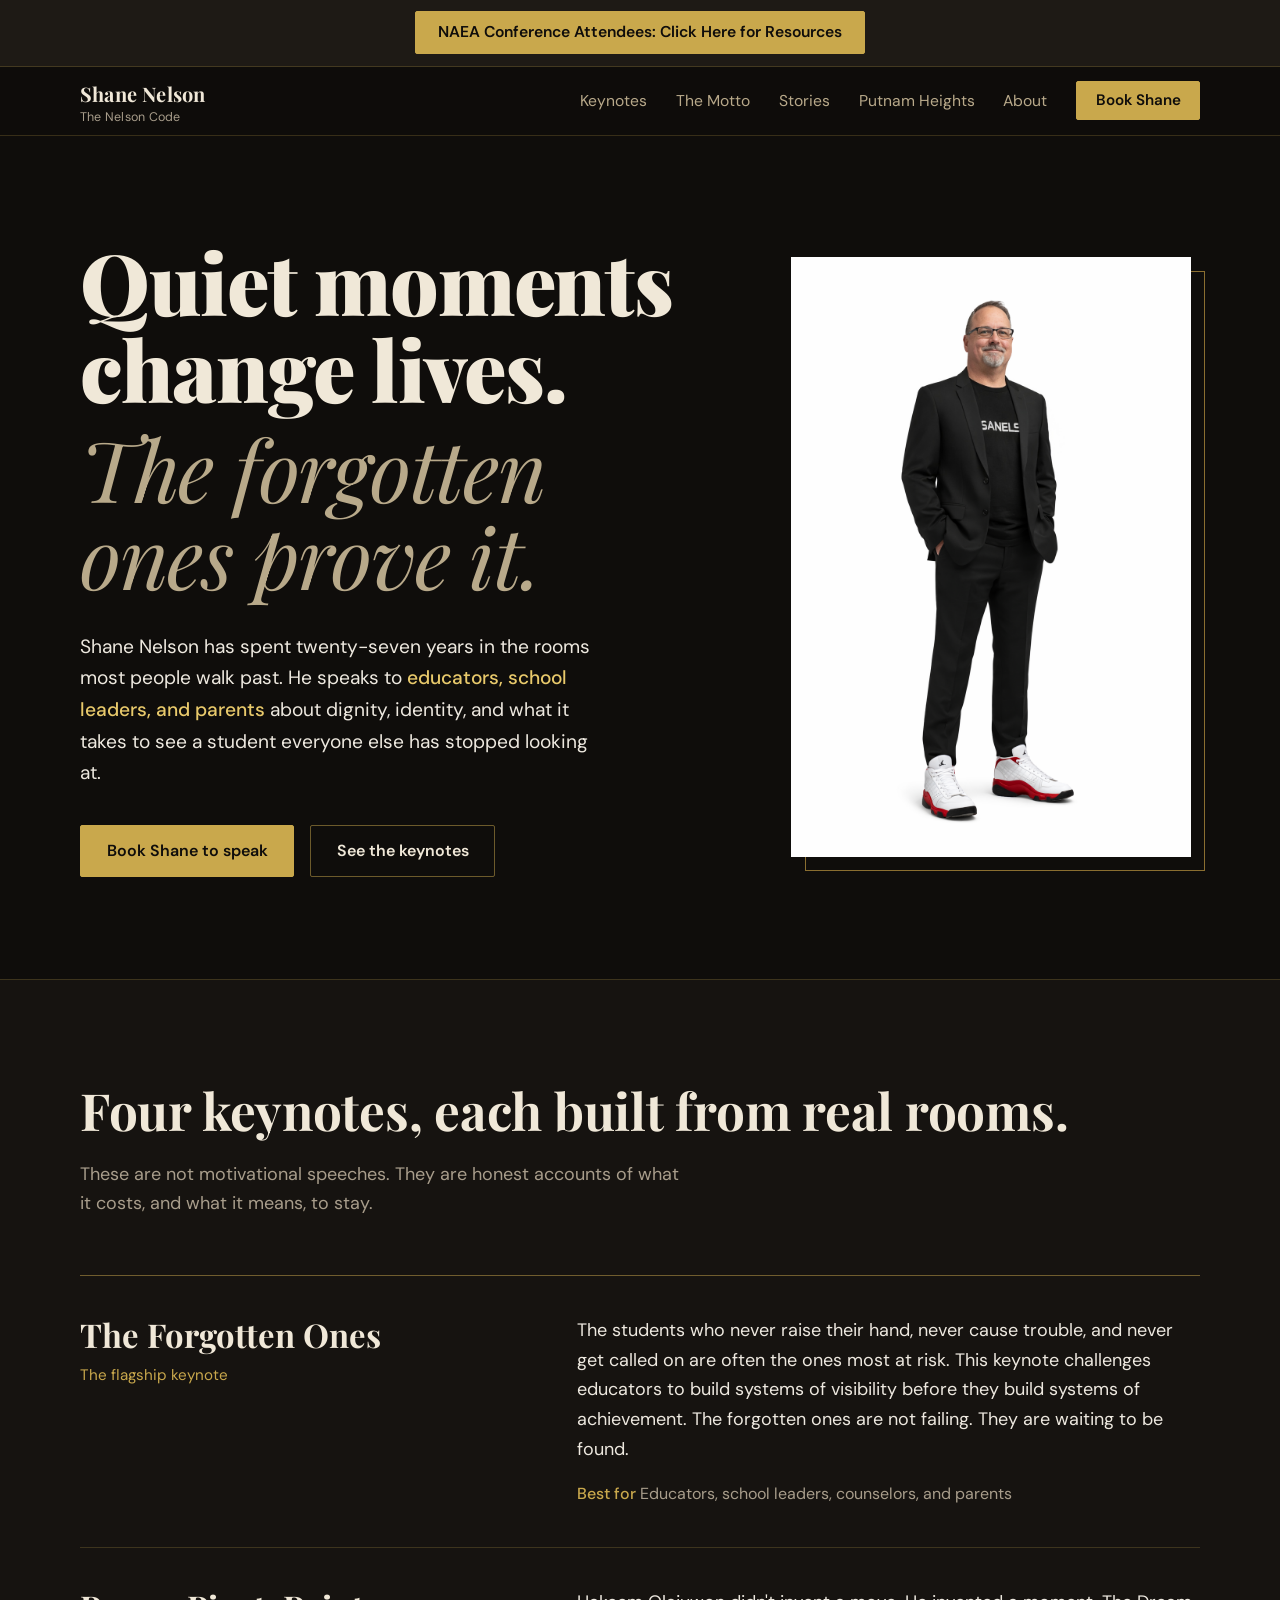
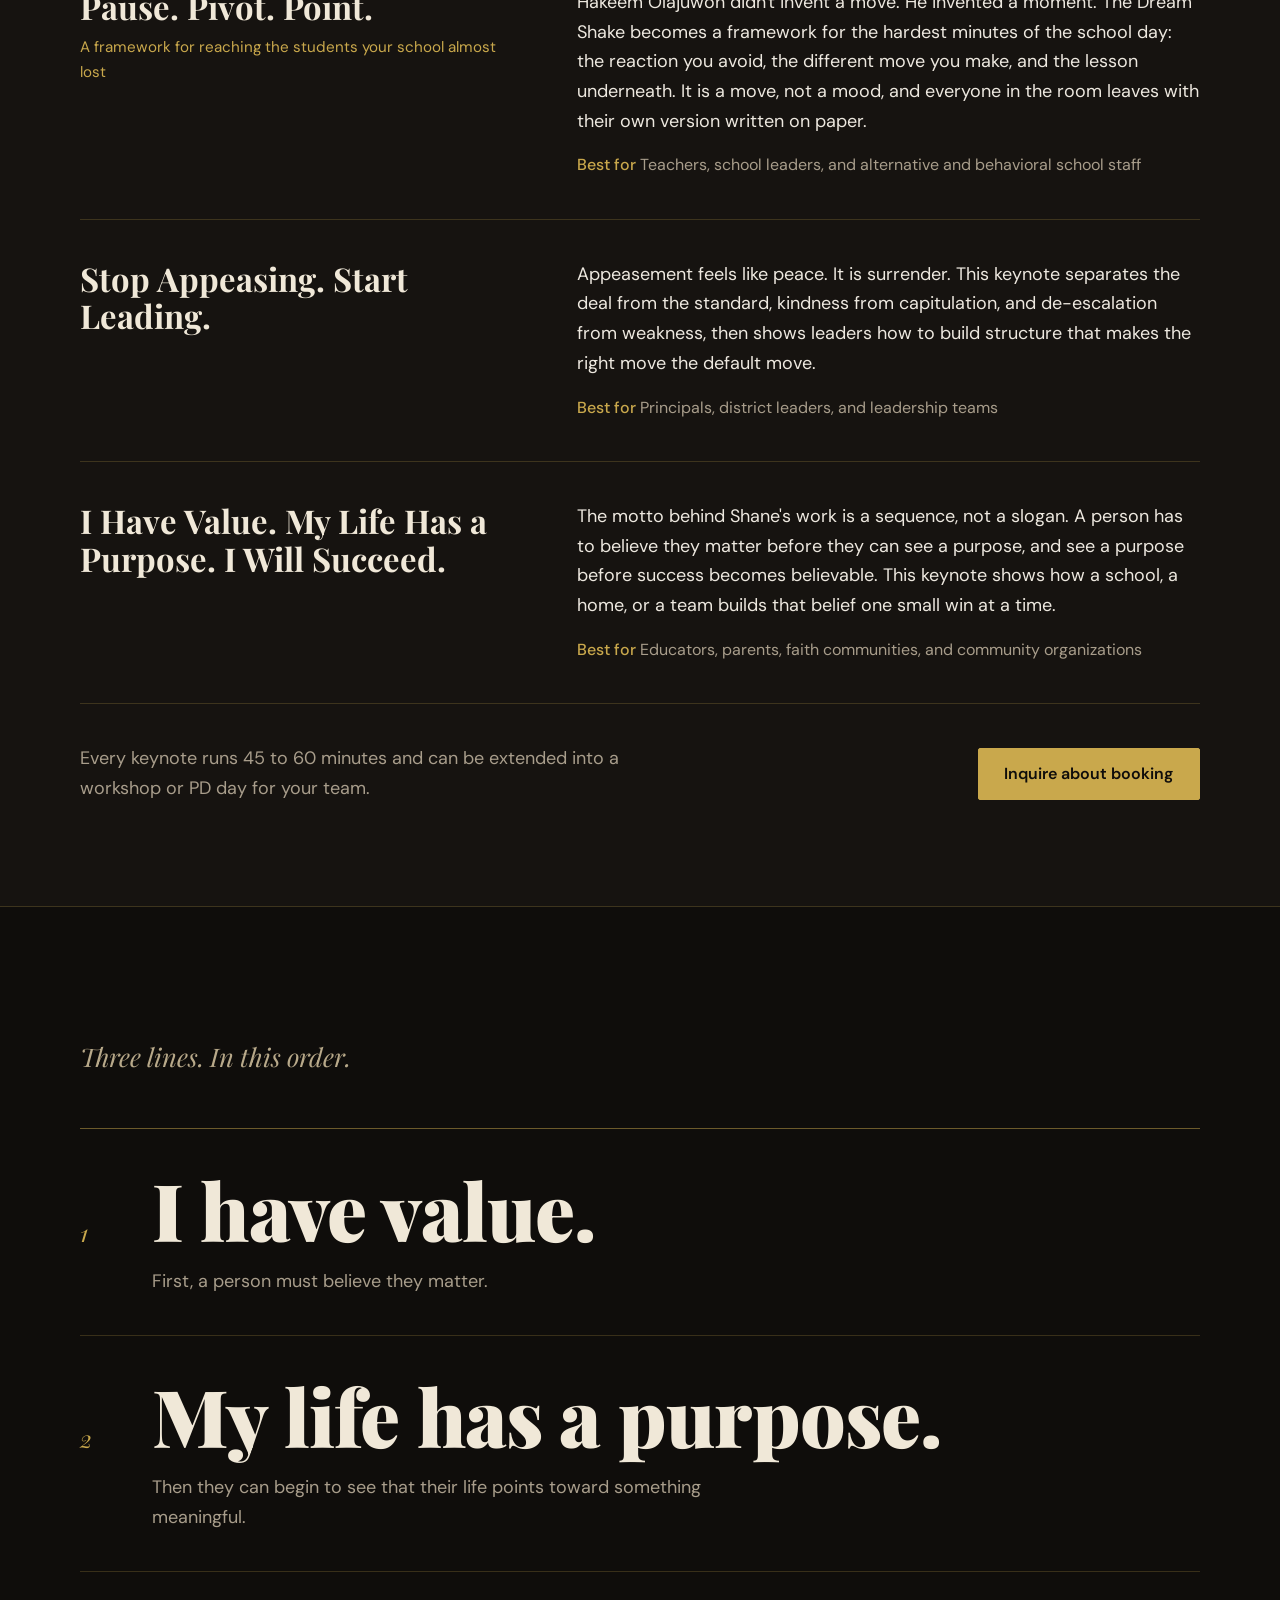
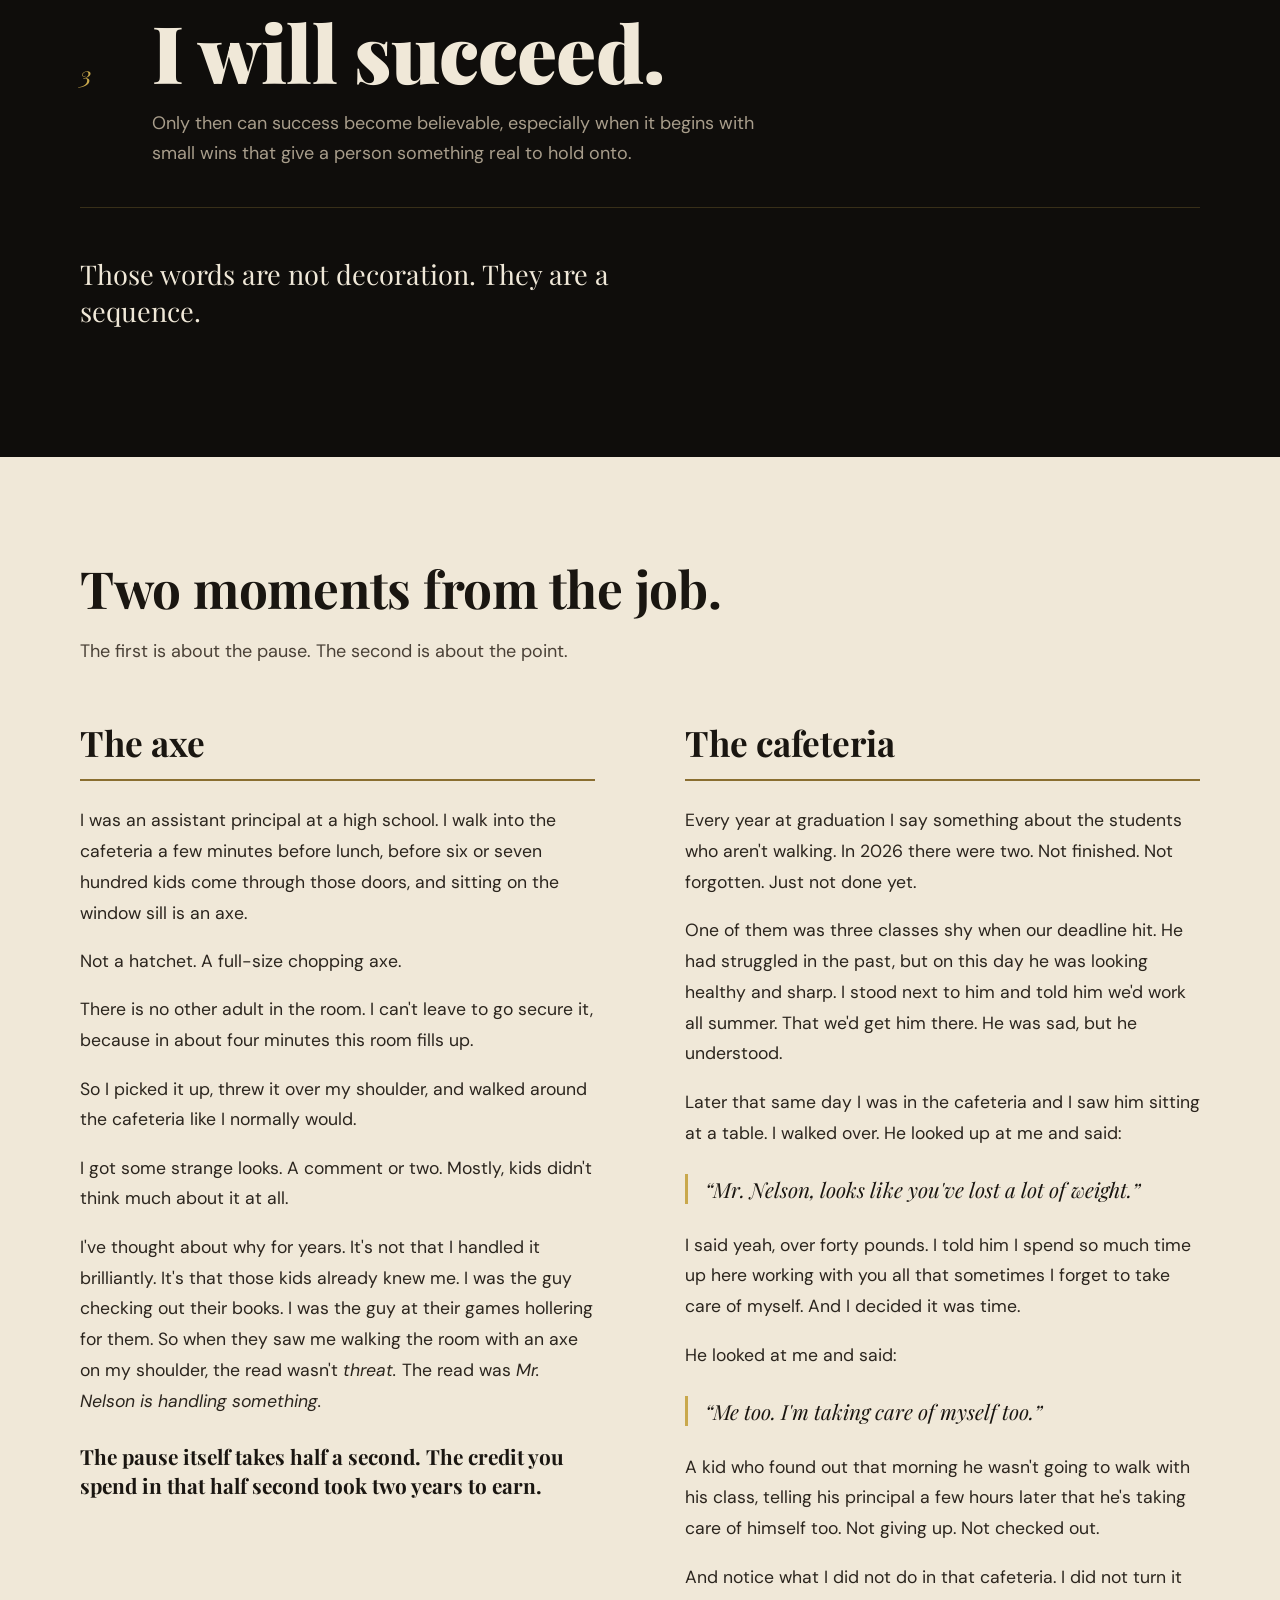
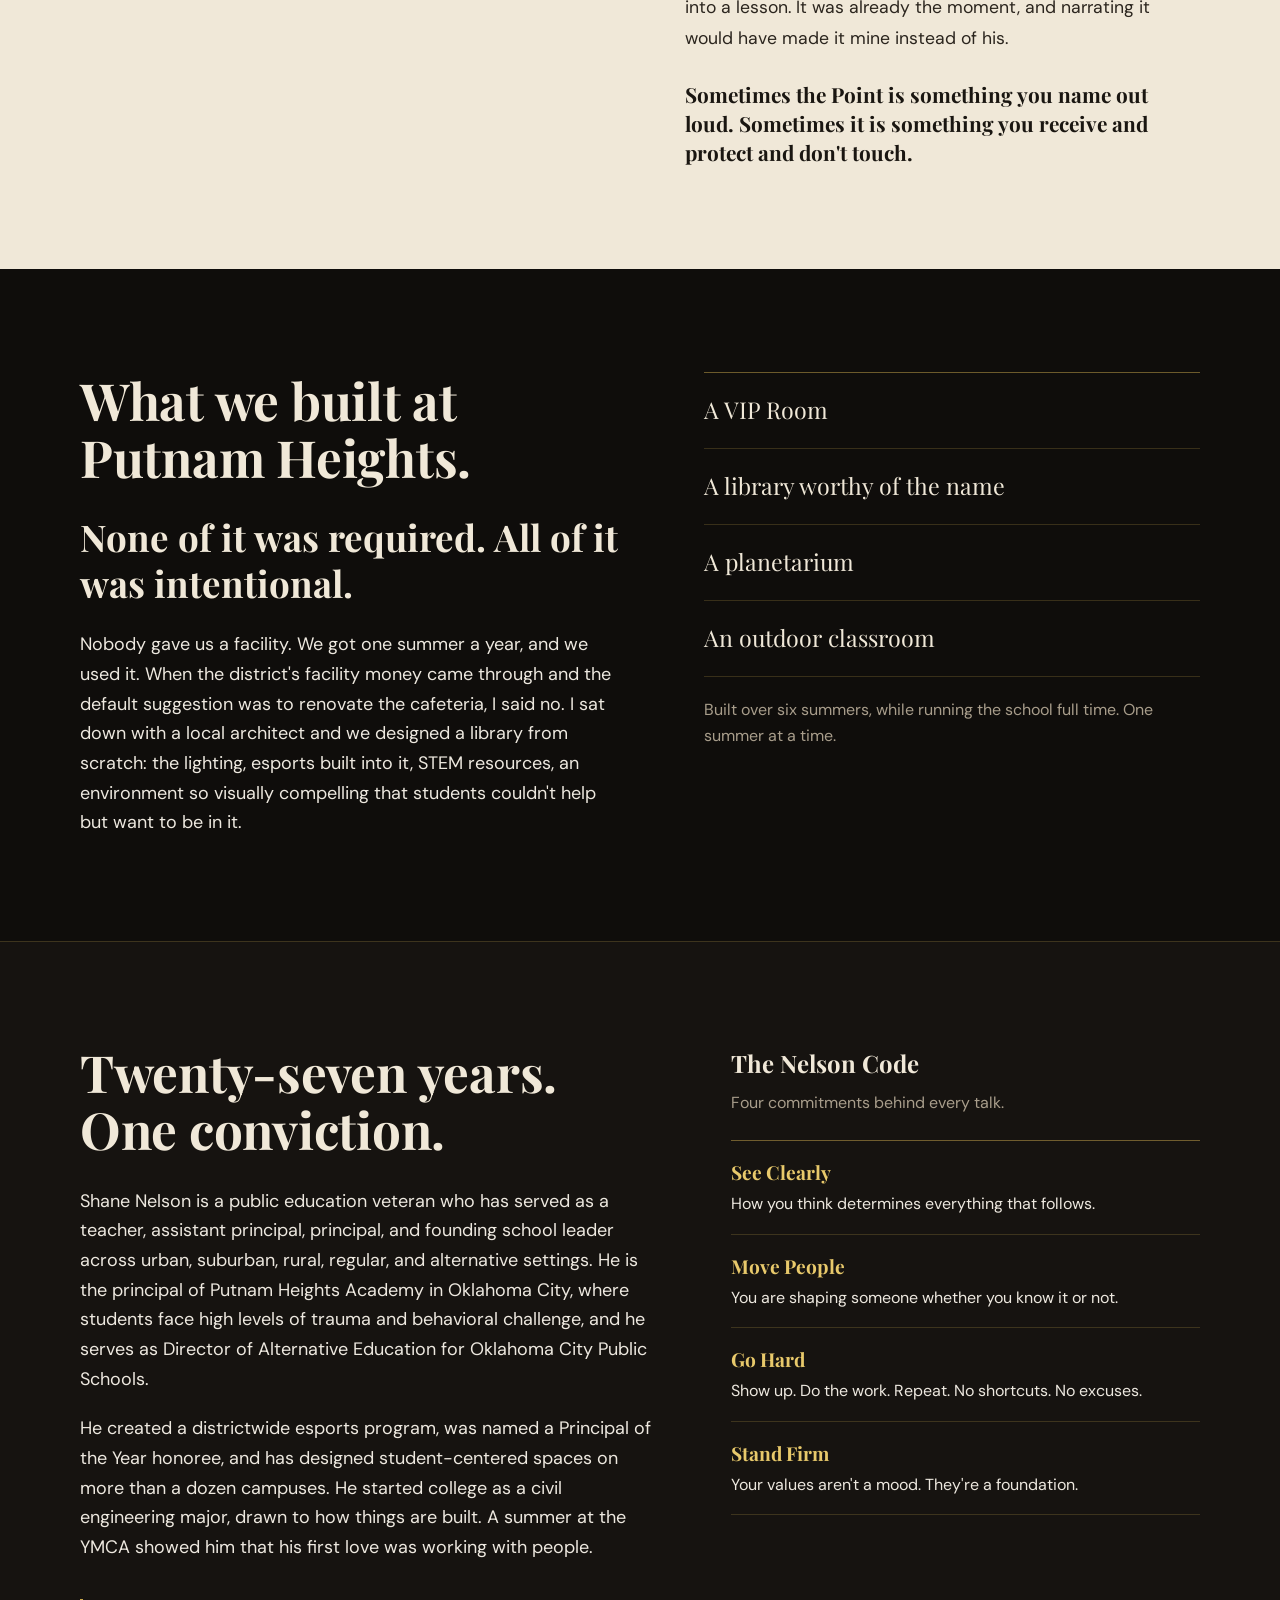
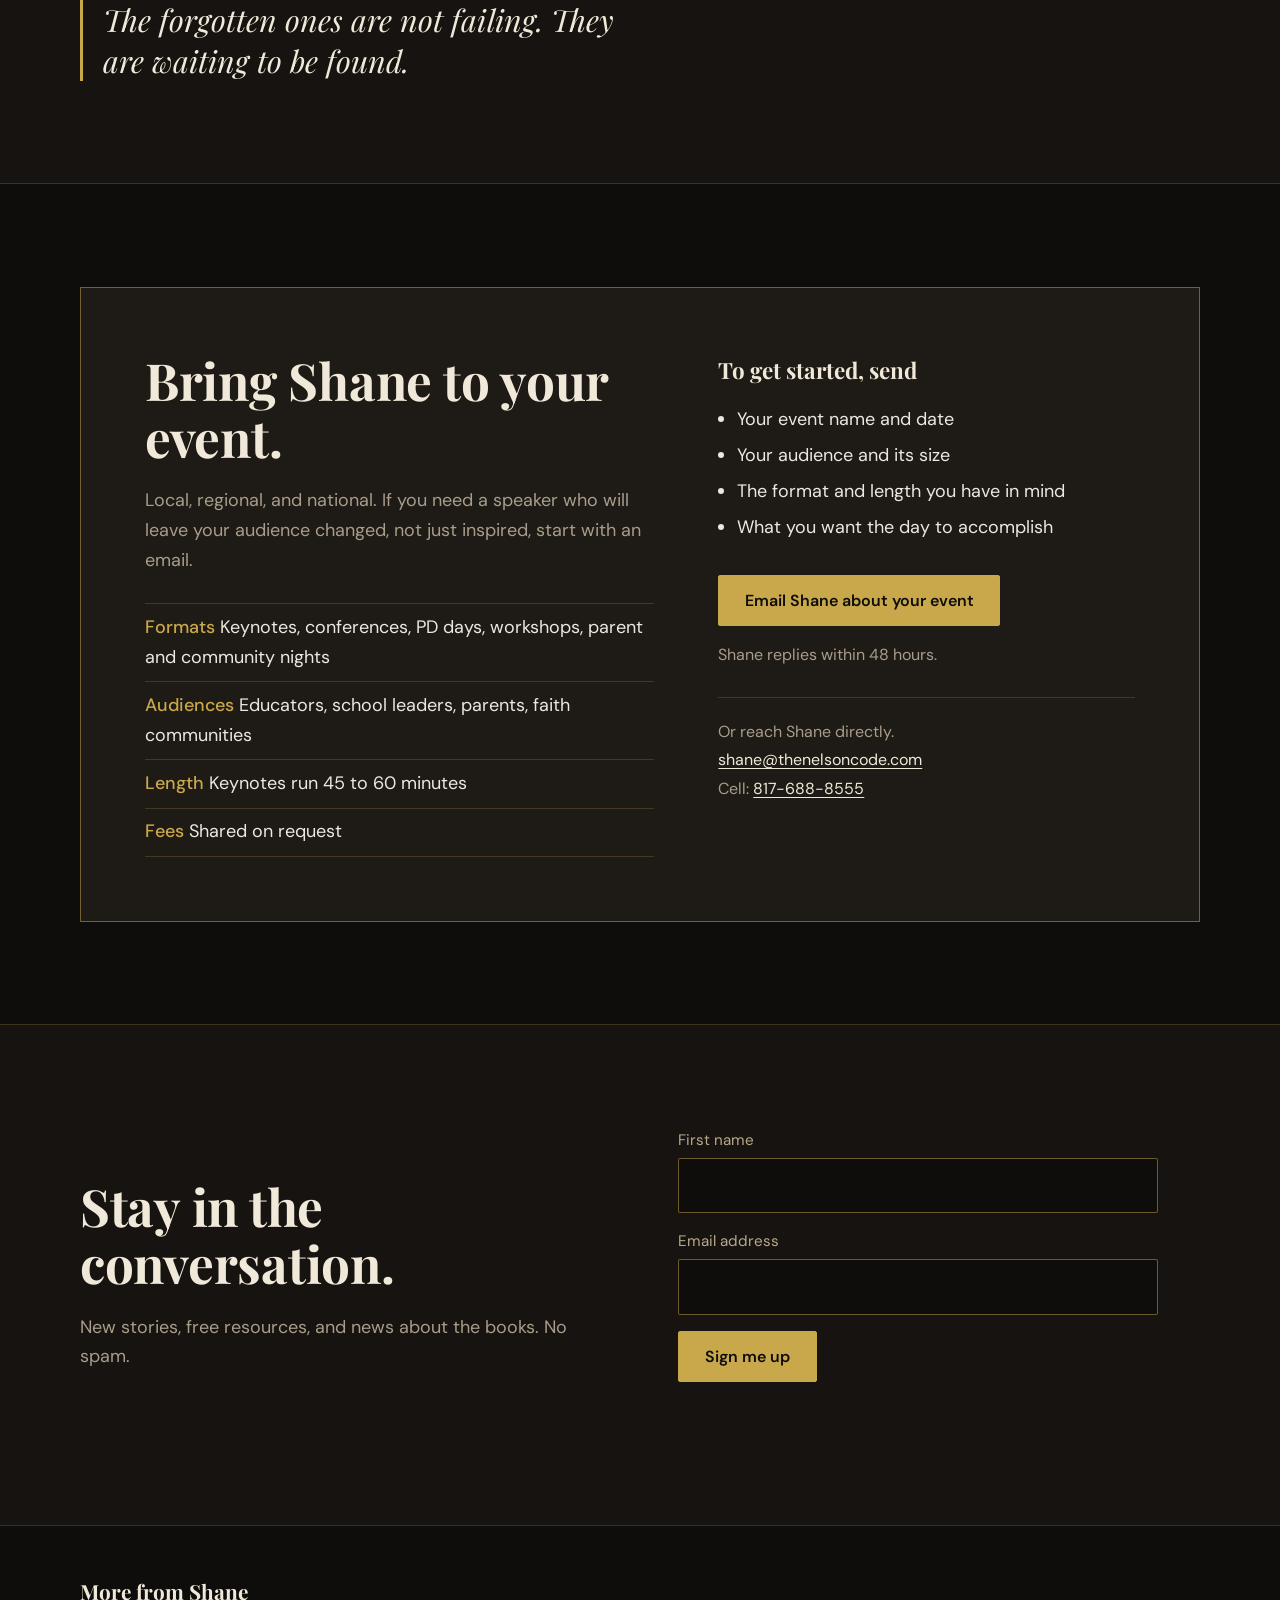
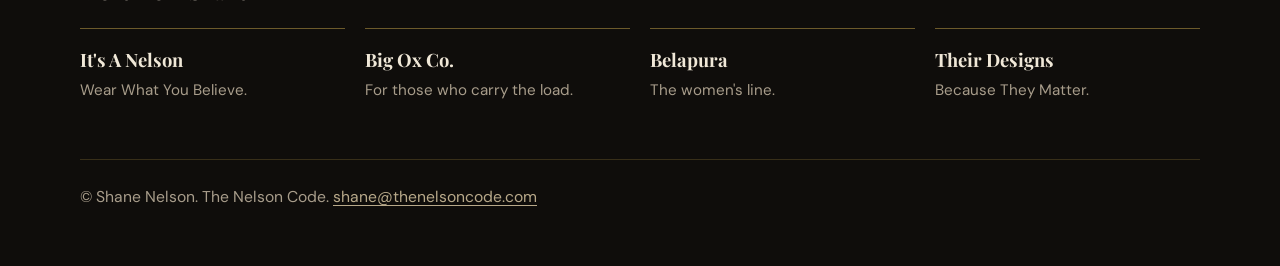
==== commit 15a72738: "New speaking homepage, NAEA 2026 resource page, archive old homepage to /future/" ====
--- a/index.html
+++ b/index.html
@@ -1,366 +1,535 @@
 <!DOCTYPE html>
 <html lang="en">
 <head>
-  <meta charset="UTF-8" />
-  <meta name="viewport" content="width=device-width, initial-scale=1.0" />
-  <title>Shane Nelson — The Nelson Code</title>
-  <meta name="description" content="Shane Nelson is a twenty-seven-year educator, founding principal, and speaker. Four tenets. One direction." />
-  <link rel="preconnect" href="https://fonts.googleapis.com" />
-  <link rel="preconnect" href="https://fonts.gstatic.com" crossorigin />
-  <link href="https://fonts.googleapis.com/css2?family=Cormorant+Garamond:ital,wght@0,300;0,400;0,600;1,300;1,400&family=Inter:wght@300;400;500&display=swap" rel="stylesheet" />
-  <link rel="stylesheet" href="style.css" />
+<meta charset="UTF-8">
+<meta name="viewport" content="width=device-width, initial-scale=1">
+<title>Shane Nelson | Keynote Speaker for Educators, Leaders, and Parents</title>
+<meta name="description" content="Shane Nelson is a twenty-seven-year educator and founding principal who speaks to educators, school leaders, and parents. Keynotes of 45 to 60 minutes built from real classrooms.">
+<meta property="og:type" content="website">
+<meta property="og:title" content="Shane Nelson | The Nelson Code">
+<meta property="og:description" content="Quiet moments change lives. The forgotten ones prove it. Keynotes for educators, school leaders, and parents.">
+<meta property="og:image" content="https://www.thenelsoncode.com/shane-nelson.png">
+<meta name="theme-color" content="#0f0d0b">
+
+<link rel="preconnect" href="https://fonts.googleapis.com">
+<link rel="preconnect" href="https://fonts.gstatic.com" crossorigin>
+<link href="https://fonts.googleapis.com/css2?family=Playfair+Display:ital,wght@0,400;0,700;0,900;1,400;1,700&family=DM+Sans:ital,wght@0,300;0,400;0,500;0,600;1,400&display=swap" rel="stylesheet">
+
+<style>
+:root{
+  --bg:#0f0d0b;
+  --card:#161310;
+  --surface:#1e1a15;
+  --gold:#c9a84c;
+  --gold-light:#e8c96b;
+  --gold-dim:#8a6e30;
+  --cream:#f0e8d8;
+  --cream-dim:#b8a98a;
+  --text:#ede8df;
+  --text-2:#a89d8b;
+  --ink:#1a1611;
+  --ink-2:#4a4137;
+  --line:rgba(201,168,76,.22);
+  --line-strong:rgba(201,168,76,.5);
+  --serif:'Playfair Display',Georgia,'Times New Roman',serif;
+  --sans:'DM Sans',system-ui,-apple-system,'Segoe UI',Helvetica,Arial,sans-serif;
+  --wrap:1120px;
+}
+*,*::before,*::after{box-sizing:border-box}
+html{scroll-behavior:smooth;-webkit-text-size-adjust:100%}
+body{margin:0;background:var(--bg);color:var(--text);font-family:var(--sans);font-size:1.125rem;line-height:1.65;font-weight:400;-webkit-font-smoothing:antialiased}
+img{max-width:100%;display:block}
+a{color:inherit}
+h1,h2,h3,p{margin:0}
+.wrap{width:min(var(--wrap),100% - 3rem);margin-inline:auto}
+section[id]{scroll-margin-top:4.5rem}
+:focus-visible{outline:2px solid var(--gold-light);outline-offset:3px;border-radius:2px}
+.skip{position:absolute;left:-9999px;top:0;background:var(--gold);color:var(--bg);padding:.75rem 1rem;z-index:100;font-weight:600}
+.skip:focus{left:1rem;top:1rem}
+
+/* Buttons */
+.btn{display:inline-block;font-family:var(--sans);font-size:1rem;font-weight:600;line-height:1.2;text-decoration:none;padding:.95rem 1.6rem;border:1px solid var(--gold);border-radius:2px;transition:background .2s,color .2s,border-color .2s;text-align:center}
+.btn-gold{background:var(--gold);color:var(--bg)}
+.btn-gold:hover{background:var(--gold-light);border-color:var(--gold-light)}
+.btn-line{color:var(--cream);border-color:var(--line-strong)}
+.btn-line:hover{border-color:var(--gold-light);color:var(--gold-light)}
+
+/* NAEA bar */
+.naea-bar{background:var(--surface);border-bottom:1px solid var(--line);padding:.7rem 1.5rem;text-align:center}
+.naea-bar .btn{padding:.7rem 1.4rem;font-size:.98rem}
+
+/* Nav */
+.nav{position:sticky;top:0;z-index:30;background:rgba(15,13,11,.94);backdrop-filter:blur(8px);border-bottom:1px solid var(--line)}
+.nav .wrap{display:flex;align-items:center;justify-content:space-between;gap:1.5rem;min-height:4.25rem}
+.brand{font-family:var(--serif);font-weight:700;font-size:1.25rem;text-decoration:none;color:var(--cream);letter-spacing:.01em}
+.brand small{display:block;font-family:var(--sans);font-weight:400;font-size:.78rem;color:var(--text-2);letter-spacing:.02em;line-height:1.2}
+.nav ul{list-style:none;display:flex;align-items:center;gap:1.8rem;margin:0;padding:0}
+.nav ul a{text-decoration:none;font-size:.98rem;color:var(--cream-dim)}
+.nav ul a:hover{color:var(--gold-light)}
+.nav ul a.btn{padding:.6rem 1.15rem;font-size:.95rem;color:var(--bg)}
+.nav ul a.btn:hover{color:var(--bg)}
+@media (max-width:820px){.nav li.hide-sm{display:none}}
+
+/* Hero */
+.hero{padding:clamp(3.5rem,8vw,6.5rem) 0 clamp(4rem,8vw,7rem)}
+.hero .wrap{display:grid;grid-template-columns:1.2fr .8fr;gap:clamp(2rem,6vw,5rem);align-items:center}
+.hero h1{font-family:var(--serif);font-weight:900;font-size:clamp(2.7rem,6.6vw,5.4rem);line-height:1.03;letter-spacing:-.015em;color:var(--cream)}
+.hero h1 span{display:block}
+.hero h1 span+span{font-style:italic;font-weight:400;color:var(--cream-dim);margin-top:.15em}
+.hero .lead{margin-top:2rem;max-width:33rem;color:var(--text);font-size:1.2rem}
+.hero .lead strong{color:var(--gold-light);font-weight:500}
+.hero .actions{margin-top:2.25rem;display:flex;flex-wrap:wrap;gap:1rem}
+.portrait{position:relative;margin:0;width:100%;max-width:25rem;justify-self:center}
+.portrait::after{content:"";position:absolute;inset:0;border:1px solid var(--gold-dim);transform:translate(14px,14px);z-index:0;pointer-events:none}
+.portrait .frame{position:relative;z-index:1;aspect-ratio:2/3;background:#fefefe;overflow:hidden}
+.portrait img{width:100%;height:100%;object-fit:contain;object-position:center bottom}
+@media (max-width:820px){
+  .hero .wrap{grid-template-columns:1fr}
+  .portrait{max-width:26rem;margin:.5rem 14px 14px 0}
+}
+
+/* Section scaffolding */
+.sec{padding:clamp(4rem,8vw,7rem) 0}
+.sec h2{font-family:var(--serif);font-weight:700;font-size:clamp(2rem,4.2vw,3.2rem);line-height:1.12;color:var(--cream);letter-spacing:-.005em}
+.sec .intro{margin-top:1.25rem;max-width:38rem;color:var(--text-2)}
+
+/* Keynotes */
+.keynotes{background:var(--card);border-block:1px solid var(--line)}
+.talks{margin-top:3.5rem;border-top:1px solid var(--line-strong)}
+.talk{display:grid;grid-template-columns:5fr 7fr;gap:clamp(1.25rem,4vw,4rem);padding:2.5rem 0;border-bottom:1px solid var(--line)}
+.talk h3{font-family:var(--serif);font-weight:700;font-size:clamp(1.55rem,2.6vw,2.05rem);line-height:1.15;color:var(--cream)}
+.talk .tag{margin-top:.6rem;font-size:.95rem;color:var(--gold)}
+.talk p{color:var(--text)}
+.talk .for{margin-top:1rem;color:var(--text-2);font-size:1rem}
+.talk .for b{color:var(--gold);font-weight:500}
+@media (max-width:820px){.talk{grid-template-columns:1fr;gap:.9rem}}
+.talks-foot{margin-top:2.5rem;display:flex;flex-wrap:wrap;gap:1.25rem 2rem;align-items:center;justify-content:space-between}
+.talks-foot p{color:var(--text-2);max-width:36rem}
+
+/* Motto */
+.motto{padding:clamp(5rem,10vw,9rem) 0}
+.motto h2{font-family:var(--serif);font-weight:400;font-style:italic;font-size:clamp(1.3rem,2.2vw,1.6rem);color:var(--cream-dim);margin-bottom:clamp(2rem,4vw,3.5rem)}
+.motto-list{list-style:none;margin:0;padding:0;border-top:1px solid var(--line-strong)}
+.motto-row{display:grid;grid-template-columns:3.5rem 1fr;column-gap:1rem;align-items:baseline;padding:clamp(1.5rem,3vw,2.5rem) 0;border-bottom:1px solid var(--line)}
+.motto-row .n{font-family:var(--serif);font-style:italic;font-size:1.5rem;color:var(--gold)}
+.motto-row .line{font-family:var(--serif);font-weight:900;font-size:clamp(2.2rem,6.2vw,5rem);line-height:1.05;color:var(--cream);letter-spacing:-.01em}
+.motto-row .why{grid-column:2;margin-top:.9rem;max-width:38rem;color:var(--text-2)}
+.motto .close{margin-top:clamp(2rem,4vw,3rem);font-family:var(--serif);font-size:clamp(1.25rem,2.4vw,1.7rem);color:var(--cream);max-width:36rem;line-height:1.35}
+.js .motto-row{opacity:0;transform:translateY(18px);transition:opacity .9s ease,transform .9s ease}
+.js .motto-row.in{opacity:1;transform:none}
+@media (prefers-reduced-motion:reduce){.js .motto-row{opacity:1;transform:none;transition:none}html{scroll-behavior:auto}}
+@media (max-width:600px){.motto-row{grid-template-columns:2rem 1fr}}
+
+/* Stories (light band) */
+.stories{background:var(--cream);color:var(--ink)}
+.stories h2{color:var(--ink)}
+.stories .intro{color:var(--ink-2)}
+.story-grid{margin-top:3.5rem;display:grid;grid-template-columns:1fr 1fr;gap:clamp(3rem,7vw,6rem)}
+@media (max-width:900px){.story-grid{grid-template-columns:1fr;gap:4rem}}
+.story h3{font-family:var(--serif);font-weight:700;font-size:clamp(1.7rem,3vw,2.2rem);line-height:1.15;color:var(--ink);padding-bottom:1rem;margin-bottom:1.5rem;border-bottom:2px solid var(--gold-dim)}
+.story p{font-size:1.1rem;line-height:1.75;color:#2b251e;max-width:34rem}
+.story p+p{margin-top:1.1rem}
+.story .say{font-family:var(--serif);font-style:italic;font-size:1.3rem;line-height:1.45;color:var(--ink);border-left:3px solid var(--gold);padding-left:1.1rem;margin-block:1.6rem}
+.story .land{font-family:var(--serif);font-weight:700;font-size:1.3rem;line-height:1.4;color:var(--ink);margin-top:1.6rem}
+
+/* Putnam Heights */
+.pha .grid{display:grid;grid-template-columns:1.05fr .95fr;gap:clamp(2.5rem,6vw,5.5rem);align-items:start}
+@media (max-width:900px){.pha .grid{grid-template-columns:1fr}}
+.pha .big{font-family:var(--serif);font-weight:700;font-size:clamp(1.6rem,3vw,2.3rem);line-height:1.25;color:var(--cream);margin-top:1.75rem}
+.pha p.body{margin-top:1.5rem;color:var(--text);max-width:36rem}
+.builds{list-style:none;margin:0;padding:0;border-top:1px solid var(--line-strong)}
+.builds li{padding:1.15rem 0;border-bottom:1px solid var(--line);font-family:var(--serif);font-size:1.45rem;color:var(--cream)}
+.builds-note{margin-top:1.25rem;color:var(--text-2);font-size:1rem}
+.album{margin-top:2.25rem}
+.album p{margin-top:.9rem;color:var(--text-2);font-size:1rem}
+
+/* About */
+.about{background:var(--card);border-block:1px solid var(--line)}
+.about .grid{display:grid;grid-template-columns:1.1fr .9fr;gap:clamp(2.5rem,6vw,5.5rem);align-items:start}
+@media (max-width:900px){.about .grid{grid-template-columns:1fr}}
+.about p.body{margin-top:1.25rem;max-width:36rem}
+.about p.body:first-of-type{margin-top:1.75rem}
+.pull{margin-top:2.25rem;font-family:var(--serif);font-style:italic;font-size:clamp(1.4rem,2.6vw,1.9rem);line-height:1.35;color:var(--cream);border-left:3px solid var(--gold);padding-left:1.25rem;max-width:34rem}
+.code h3{font-family:var(--serif);font-weight:700;font-size:1.5rem;color:var(--cream)}
+.code .sub{margin-top:.4rem;color:var(--text-2);font-size:1rem}
+.code dl{margin:1.5rem 0 0;border-top:1px solid var(--line-strong)}
+.code .row{padding:1rem 0;border-bottom:1px solid var(--line)}
+.code dt{font-family:var(--serif);font-weight:700;font-size:1.2rem;color:var(--gold-light)}
+.code dd{margin:.15rem 0 0;color:var(--text);font-size:1rem}
+
+/* Book */
+.book .box{background:var(--surface);border:1px solid var(--line-strong);padding:clamp(2rem,5vw,4rem);display:grid;grid-template-columns:1.1fr .9fr;gap:clamp(2rem,5vw,4rem);align-items:start}
+@media (max-width:900px){.book .box{grid-template-columns:1fr}}
+.book .facts{margin:1.75rem 0 0;padding:0;list-style:none;color:var(--text)}
+.book .facts li{padding:.55rem 0;border-bottom:1px solid var(--line)}
+.book .facts li:first-child{border-top:1px solid var(--line)}
+.book .facts b{color:var(--gold);font-weight:500}
+.book h3{font-family:var(--serif);font-weight:700;font-size:1.4rem;color:var(--cream)}
+.book .send{margin:1rem 0 0;padding-left:1.15rem;color:var(--text)}
+.book .send li{margin-top:.4rem}
+.book .cta{margin-top:2rem}
+.book .note{margin-top:1rem;color:var(--text-2);font-size:1rem}
+.book .direct{margin-top:1.75rem;padding-top:1.25rem;border-top:1px solid var(--line);color:var(--text-2);font-size:1rem;line-height:1.8}
+.book .direct a{color:var(--cream);text-underline-offset:3px}
+.book .direct a:hover{color:var(--gold-light)}
+
+
+/* Newsletter form */
+.signup{display:grid;gap:1rem;max-width:30rem}
+.signup label{display:block;font-size:.95rem;color:var(--cream-dim);margin-bottom:.3rem}
+.signup input[type=text],.signup input[type=email]{width:100%;font:inherit;font-size:1rem;color:var(--cream);background:var(--bg);border:1px solid var(--line-strong);border-radius:2px;padding:.85rem 1rem}
+.signup input::placeholder{color:#6f6656}
+.signup input:focus-visible{outline:2px solid var(--gold-light);outline-offset:2px;border-color:var(--gold-light)}
+.signup .btn{justify-self:start;cursor:pointer}
+.signup .btn[disabled]{opacity:.6;cursor:default}
+.signup .msg{min-height:1.5em;color:var(--gold-light);font-size:1rem}
+.signup .hp{position:absolute;left:-9999px}
+
+/* Newsletter section */
+.news{background:var(--card);border-top:1px solid var(--line)}
+.news .grid{display:grid;grid-template-columns:1fr 1fr;gap:clamp(2rem,6vw,5rem);align-items:center}
+@media (max-width:900px){.news .grid{grid-template-columns:1fr}}
+
+/* Footer */
+footer{padding:3rem 0 3.5rem;border-top:1px solid var(--line)}
+footer .more h2{font-family:var(--serif);font-weight:700;font-size:1.3rem;color:var(--cream)}
+footer .more ul{list-style:none;margin:1.25rem 0 0;padding:0;display:grid;grid-template-columns:repeat(4,1fr);gap:1.25rem}
+@media (max-width:900px){footer .more ul{grid-template-columns:1fr 1fr}}
+@media (max-width:520px){footer .more ul{grid-template-columns:1fr}}
+footer .more a{display:block;text-decoration:none;padding:1rem 0;border-top:1px solid var(--line-strong)}
+footer .more a:hover b{color:var(--gold-light)}
+footer .more b{display:block;font-family:var(--serif);font-weight:700;font-size:1.15rem;color:var(--cream)}
+footer .more span{display:block;margin-top:.15rem;color:var(--text-2);font-size:.95rem}
+footer .legal{margin-top:2.5rem;padding-top:1.5rem;border-top:1px solid var(--line)}
+footer p{color:var(--text-2);font-size:.98rem}
+footer a{color:var(--cream-dim);text-underline-offset:3px}
+footer a:hover{color:var(--gold-light)}
+</style>
 </head>
-<body id="top">
-  <header class="nav" id="nav">
-    <a href="#top" class="nav__brand">
-      <span class="nav__name">Shane Nelson</span>
-      <span class="nav__sub">The Nelson Code</span>
-    </a>
-    <nav class="nav__links" aria-label="Main navigation">
-      <a href="#speaking">Speaking</a>
-      <a href="how-to-series.html">The Code</a>
-      <a href="#courses">The Series</a>
-      <a href="#books">Books</a>
-      <a href="#about">About</a>
-      <a href="#contact" class="nav__cta">Book Shane</a>
+<body>
+
+<a class="skip" href="#main">Skip to content</a>
+
+<!-- NAEA button: remove this whole div after the conference if you'd like -->
+<div class="naea-bar">
+  <a class="btn btn-gold" href="/naea/">NAEA Conference Attendees: Click Here for Resources</a>
+</div>
+
+<header class="nav">
+  <div class="wrap">
+    <a class="brand" href="/">Shane Nelson<small>The Nelson Code</small></a>
+    <nav aria-label="Main">
+      <ul>
+        <li class="hide-sm"><a href="#speaking">Keynotes</a></li>
+        <li class="hide-sm"><a href="#motto">The Motto</a></li>
+        <li class="hide-sm"><a href="#stories">Stories</a></li>
+        <li class="hide-sm"><a href="#putnam">Putnam Heights</a></li>
+        <li class="hide-sm"><a href="#about">About</a></li>
+        <li><a class="btn btn-gold" href="#book">Book Shane</a></li>
+      </ul>
     </nav>
-    <button class="nav__toggle" aria-label="Open menu" aria-expanded="false">
-      <span></span><span></span><span></span>
-    </button>
-    <div class="nav__mobile" aria-hidden="true">
-      <a href="#speaking">Speaking</a>
-      <a href="how-to-series.html">The Code</a>
-      <a href="#courses">The Series</a>
-      <a href="#books">Books</a>
-      <a href="#about">About</a>
-      <a href="#contact">Book Shane</a>
-    </div>
-  </header>
-  <main>
-    <section class="hero" id="hero">
-      <div class="hero__content">
-        <p class="hero__eyebrow">Educator &nbsp;&middot;&nbsp; Author &nbsp;&middot;&nbsp; Speaker</p>
-        <h1 class="hero__name">Shane<br>Nelson</h1>
-        <p class="hero__tagline"><em>Quiet moments change lives.<br>The forgotten ones prove it.</em></p>
-        <div class="hero__actions">
-          <a href="#contact" class="btn btn--gold">Book Shane to Speak</a>
-          <a href="#speaking" class="btn btn--ghost">View Keynotes</a>
+  </div>
+</header>
+
+<main id="main">
+
+  <!-- HERO -->
+  <section class="hero">
+    <div class="wrap">
+      <div>
+        <h1><span>Quiet moments change lives.</span><span>The forgotten ones prove it.</span></h1>
+        <p class="lead">Shane Nelson has spent twenty-seven years in the rooms most people walk past. He speaks to <strong>educators, school leaders, and parents</strong> about dignity, identity, and what it takes to see a student everyone else has stopped looking at.</p>
+        <div class="actions">
+          <a class="btn btn-gold" href="#book">Book Shane to speak</a>
+          <a class="btn btn-line" href="#speaking">See the keynotes</a>
         </div>
       </div>
-      <div class="hero__photo">
-        <img src="shane-nelson.png" alt="Shane Nelson" class="hero__photo-img" />
-      </div>
-      <a href="#speaking" class="hero__scroll" aria-label="Scroll down">
-        <span>Scroll</span>
-        <div class="hero__scroll-line"></div>
-      </a>
-    </section>
-    <section class="stats" aria-label="Career highlights">
-      <div class="stats__item">
-        <span class="stats__num">27</span>
-        <span class="stats__label">Years in Education</span>
-      </div>
-      <div class="stats__divider"></div>
-      <div class="stats__item">
-        <span class="stats__num">1</span>
-        <span class="stats__label">School Built from Scratch</span>
-      </div>
-      <div class="stats__divider"></div>
-      <div class="stats__item">
-        <span class="stats__num">4</span>
-        <span class="stats__label">Tenets. One Mission.</span>
-      </div>
-    </section>
-    <section class="speaking" id="speaking">
-      <div class="section-label">&#8212; Keynotes</div>
-      <h2 class="section-title">What Shane Speaks On</h2>
-      <p class="section-intro">Each keynote is built from twenty-seven years inside the rooms most people walk past. These are not motivational speeches. They are honest reckonings with what it costs &#8212; and what it means &#8212; to stay.</p>
-      <div class="keynotes">
-        <article class="keynote">
-          <span class="keynote__num">01</span>
-          <h3 class="keynote__title">The Forgotten Ones</h3>
-          <p class="keynote__audience">Educators &nbsp;&middot;&nbsp; School Leaders &nbsp;&middot;&nbsp; Counselors</p>
-          <p class="keynote__body">The students who never raise their hand, never cause trouble, and never get called on &#8212; they are the ones most at risk. This keynote challenges educators to build systems of visibility before they build systems of achievement. The forgotten ones are not failing. They are waiting to be found.</p>
-          <div class="keynote__tenets"><span>See Clearly</span><span>Move People</span></div>
+      <figure class="portrait">
+        <div class="frame"><img src="/shane-nelson.png" alt="Shane Nelson" fetchpriority="high"></div>
+      </figure>
+    </div>
+  </section>
+
+  <!-- KEYNOTES -->
+  <section id="speaking" class="sec keynotes">
+    <div class="wrap">
+      <h2>Four keynotes, each built from real rooms.</h2>
+      <p class="intro">These are not motivational speeches. They are honest accounts of what it costs, and what it means, to stay.</p>
+
+      <div class="talks">
+        <article class="talk">
+          <div>
+            <h3>The Forgotten Ones</h3>
+            <p class="tag">The flagship keynote</p>
+          </div>
+          <div>
+            <p>The students who never raise their hand, never cause trouble, and never get called on are often the ones most at risk. This keynote challenges educators to build systems of visibility before they build systems of achievement. The forgotten ones are not failing. They are waiting to be found.</p>
+            <p class="for"><b>Best for</b> Educators, school leaders, counselors, and parents</p>
+          </div>
         </article>
-        <article class="keynote">
-          <span class="keynote__num">02</span>
-          <h3 class="keynote__title">Culture Is a Decision</h3>
-          <p class="keynote__audience">Principals &nbsp;&middot;&nbsp; District Leaders &nbsp;&middot;&nbsp; Leadership Teams</p>
-          <p class="keynote__body">Culture does not happen to a school. It is built, decision by decision, in the hallway conversations and the moments no one is watching. This keynote is for leaders who are willing to examine what their culture actually communicates &#8212; and what it would cost to change it. Built from the ground up as a founding principal.</p>
-          <div class="keynote__tenets"><span>Go Hard</span><span>Stand Firm</span></div>
+
+        <article class="talk">
+          <div>
+            <h3>Pause. Pivot. Point.</h3>
+            <p class="tag">A framework for reaching the students your school almost lost</p>
+          </div>
+          <div>
+            <p>Hakeem Olajuwon didn't invent a move. He invented a moment. The Dream Shake becomes a framework for the hardest minutes of the school day: the reaction you avoid, the different move you make, and the lesson underneath. It is a move, not a mood, and everyone in the room leaves with their own version written on paper.</p>
+            <p class="for"><b>Best for</b> Teachers, school leaders, and alternative and behavioral school staff</p>
+          </div>
         </article>
-        <article class="keynote">
-          <span class="keynote__num">03</span>
-          <h3 class="keynote__title">Dignity First</h3>
-          <p class="keynote__audience">Parents &nbsp;&middot;&nbsp; Community Organizations &nbsp;&middot;&nbsp; Faith Communities</p>
-          <p class="keynote__body">Before a child can learn, they need to feel like they belong. Before a parent can engage, they need to feel like they are trusted. This keynote explores what dignity looks like in practice &#8212; not as a philosophy, but as a daily, costly, irreversible choice to see the person in front of you and refuse to look away.</p>
-          <div class="keynote__tenets"><span>See Clearly</span><span>Stand Firm</span></div>
+
+        <article class="talk">
+          <div>
+            <h3>Stop Appeasing. Start Leading.</h3>
+          </div>
+          <div>
+            <p>Appeasement feels like peace. It is surrender. This keynote separates the deal from the standard, kindness from capitulation, and de-escalation from weakness, then shows leaders how to build structure that makes the right move the default move.</p>
+            <p class="for"><b>Best for</b> Principals, district leaders, and leadership teams</p>
+          </div>
         </article>
-      </div>
-      <div class="speaking__cta">
-        <a href="#contact" class="btn btn--gold">Inquire About Booking</a>
-      </div>
-    </section>
-    <section class="code" id="code">
-      <div class="code__inner">
-        <div class="section-label">&#8212; The Nelson Code</div>
-        <h2 class="section-title">Four Tenets.<br>One Direction.</h2>
-        <p class="section-intro">The Code is not a framework for productivity. It is a framework for presence. Every keynote, every book, every conversation traces back to these four commitments.</p>
-        <div class="tenets">
-          <div class="tenet">
-            <span class="tenet__roman">I</span>
-            <h3 class="tenet__name">See Clearly</h3>
-            <p class="tenet__desc">Most people aren&#8217;t failing &#8212; they&#8217;re invisible. See them first.</p>
-          </div>
-          <div class="tenet">
-            <span class="tenet__roman">II</span>
-            <h3 class="tenet__name">Move People</h3>
-            <p class="tenet__desc">Clarity without action is just observation. Move toward someone.</p>
-          </div>
-          <div class="tenet">
-            <span class="tenet__roman">III</span>
-            <h3 class="tenet__name">Go Hard</h3>
-            <p class="tenet__desc">Meaningful work requires full commitment. Half-effort produces half-lives.</p>
-          </div>
-          <div class="tenet">
-            <span class="tenet__roman">IV</span>
-            <h3 class="tenet__name">Stand Firm</h3>
-            <p class="tenet__desc">Hold the mission when it costs something. That&#8217;s when it matters most.</p>
-          </div>
+
+        <article class="talk">
+          <div>
+            <h3>I Have Value. My Life Has a Purpose. I Will Succeed.</h3>
+          </div>
+          <div>
+            <p>The motto behind Shane's work is a sequence, not a slogan. A person has to believe they matter before they can see a purpose, and see a purpose before success becomes believable. This keynote shows how a school, a home, or a team builds that belief one small win at a time.</p>
+            <p class="for"><b>Best for</b> Educators, parents, faith communities, and community organizations</p>
+          </div>
+        </article>
+      </div>
+
+      <div class="talks-foot">
+        <p>Every keynote runs 45 to 60 minutes and can be extended into a workshop or PD day for your team.</p>
+        <a class="btn btn-gold" href="#book">Inquire about booking</a>
+      </div>
+    </div>
+  </section>
+
+  <!-- MOTTO -->
+  <section id="motto" class="motto">
+    <div class="wrap">
+      <h2>Three lines. In this order.</h2>
+      <ol class="motto-list">
+        <li class="motto-row">
+          <span class="n">1</span>
+          <span class="line">I have value.</span>
+          <p class="why">First, a person must believe they matter.</p>
+        </li>
+        <li class="motto-row">
+          <span class="n">2</span>
+          <span class="line">My life has a purpose.</span>
+          <p class="why">Then they can begin to see that their life points toward something meaningful.</p>
+        </li>
+        <li class="motto-row">
+          <span class="n">3</span>
+          <span class="line">I will succeed.</span>
+          <p class="why">Only then can success become believable, especially when it begins with small wins that give a person something real to hold onto.</p>
+        </li>
+      </ol>
+      <p class="close">Those words are not decoration. They are a sequence.</p>
+    </div>
+  </section>
+
+  <!-- STORIES -->
+  <section id="stories" class="sec stories">
+    <div class="wrap">
+      <h2>Two moments from the job.</h2>
+      <p class="intro">The first is about the pause. The second is about the point.</p>
+
+      <div class="story-grid">
+        <article class="story">
+          <h3>The axe</h3>
+          <p>I was an assistant principal at a high school. I walk into the cafeteria a few minutes before lunch, before six or seven hundred kids come through those doors, and sitting on the window sill is an axe.</p>
+          <p>Not a hatchet. A full-size chopping axe.</p>
+          <p>There is no other adult in the room. I can't leave to go secure it, because in about four minutes this room fills up.</p>
+          <p>So I picked it up, threw it over my shoulder, and walked around the cafeteria like I normally would.</p>
+          <p>I got some strange looks. A comment or two. Mostly, kids didn't think much about it at all.</p>
+          <p>I've thought about why for years. It's not that I handled it brilliantly. It's that those kids already knew me. I was the guy checking out their books. I was the guy at their games hollering for them. So when they saw me walking the room with an axe on my shoulder, the read wasn't <em>threat.</em> The read was <em>Mr. Nelson is handling something.</em></p>
+          <p class="land">The pause itself takes half a second. The credit you spend in that half second took two years to earn.</p>
+        </article>
+
+        <article class="story">
+          <h3>The cafeteria</h3>
+          <p>Every year at graduation I say something about the students who aren't walking. In 2026 there were two. Not finished. Not forgotten. Just not done yet.</p>
+          <p>One of them was three classes shy when our deadline hit. He had struggled in the past, but on this day he was looking healthy and sharp. I stood next to him and told him we'd work all summer. That we'd get him there. He was sad, but he understood.</p>
+          <p>Later that same day I was in the cafeteria and I saw him sitting at a table. I walked over. He looked up at me and said:</p>
+          <p class="say">“Mr. Nelson, looks like you've lost a lot of weight.”</p>
+          <p>I said yeah, over forty pounds. I told him I spend so much time up here working with you all that sometimes I forget to take care of myself. And I decided it was time.</p>
+          <p>He looked at me and said:</p>
+          <p class="say">“Me too. I'm taking care of myself too.”</p>
+          <p>A kid who found out that morning he wasn't going to walk with his class, telling his principal a few hours later that he's taking care of himself too. Not giving up. Not checked out.</p>
+          <p>And notice what I did not do in that cafeteria. I did not turn it into a lesson. It was already the moment, and narrating it would have made it mine instead of his.</p>
+          <p class="land">Sometimes the Point is something you name out loud. Sometimes it is something you receive and protect and don't touch.</p>
+        </article>
+      </div>
+    </div>
+  </section>
+
+  <!-- PUTNAM HEIGHTS -->
+  <section id="putnam" class="sec pha">
+    <div class="wrap grid">
+      <div>
+        <h2>What we built at Putnam Heights.</h2>
+        <p class="big">None of it was required. All of it was intentional.</p>
+        <p class="body">Nobody gave us a facility. We got one summer a year, and we used it. When the district's facility money came through and the default suggestion was to renovate the cafeteria, I said no. I sat down with a local architect and we designed a library from scratch: the lighting, esports built into it, STEM resources, an environment so visually compelling that students couldn't help but want to be in it.</p>
+        <div class="album" id="album-wrap">
+          <!-- EDIT: replace ALBUM_URL_HERE with your photo album link (Google Photos, iCloud, Flickr, etc.). Until you do, this button stays hidden. -->
+          <a id="album-link" class="btn btn-gold" href="ALBUM_URL_HERE" target="_blank" rel="noopener">See the photo album</a>
+          <p>Photos of the spaces built at Putnam Heights.</p>
         </div>
       </div>
-    </section>
-    <section class="courses" id="courses">
-      <div class="section-label">&#8212; Digital Series</div>
-      <h2 class="section-title">The How To Series</h2>
-      <p class="section-intro">Twenty-seven years of classrooms, hallways, and hard decisions &#8212; condensed into six self-paced courses you can apply Monday morning. This is the third pillar of the Nelson Code ecosystem.</p>
-      <div class="courses__grid">
-        <div class="course-card">
-          <span class="course-card__num">01</span>
-          <h3 class="course-card__title">How To See Clearly</h3>
-          <p class="course-card__desc">Train your perception. Every overlooked student has a story visible to anyone willing to look.</p>
+      <div>
+        <ul class="builds" aria-label="Built over six summers, one summer at a time">
+          <li>A VIP Room</li>
+          <li>A library worthy of the name</li>
+          <li>A planetarium</li>
+          <li>An outdoor classroom</li>
+        </ul>
+        <p class="builds-note">Built over six summers, while running the school full time. One summer at a time.</p>
+      </div>
+    </div>
+  </section>
+
+  <!-- ABOUT -->
+  <section id="about" class="sec about">
+    <div class="wrap grid">
+      <div>
+        <h2>Twenty-seven years. One conviction.</h2>
+        <p class="body">Shane Nelson is a public education veteran who has served as a teacher, assistant principal, principal, and founding school leader across urban, suburban, rural, regular, and alternative settings. He is the principal of Putnam Heights Academy in Oklahoma City, where students face high levels of trauma and behavioral challenge, and he serves as Director of Alternative Education for Oklahoma City Public Schools.</p>
+        <p class="body">He created a districtwide esports program, was named a Principal of the Year honoree, and has designed student-centered spaces on more than a dozen campuses. He started college as a civil engineering major, drawn to how things are built. A summer at the YMCA showed him that his first love was working with people.</p>
+        <p class="pull">The forgotten ones are not failing. They are waiting to be found.</p>
+      </div>
+      <div class="code">
+        <h3>The Nelson Code</h3>
+        <p class="sub">Four commitments behind every talk.</p>
+        <dl>
+          <div class="row"><dt>See Clearly</dt><dd>How you think determines everything that follows.</dd></div>
+          <div class="row"><dt>Move People</dt><dd>You are shaping someone whether you know it or not.</dd></div>
+          <div class="row"><dt>Go Hard</dt><dd>Show up. Do the work. Repeat. No shortcuts. No excuses.</dd></div>
+          <div class="row"><dt>Stand Firm</dt><dd>Your values aren't a mood. They're a foundation.</dd></div>
+        </dl>
+      </div>
+    </div>
+  </section>
+
+  <!-- BOOK SHANE -->
+  <section id="book" class="sec book">
+    <div class="wrap">
+      <div class="box">
+        <div>
+          <h2>Bring Shane to your event.</h2>
+          <p class="intro">Local, regional, and national. If you need a speaker who will leave your audience changed, not just inspired, start with an email.</p>
+          <ul class="facts">
+            <li><b>Formats</b> Keynotes, conferences, PD days, workshops, parent and community nights</li>
+            <li><b>Audiences</b> Educators, school leaders, parents, faith communities</li>
+            <li><b>Length</b> Keynotes run 45 to 60 minutes</li>
+            <li><b>Fees</b> Shared on request</li>
+          </ul>
         </div>
-        <div class="course-card">
-          <span class="course-card__num">02</span>
-          <h3 class="course-card__title">How To Build Culture That Lasts</h3>
-          <p class="course-card__desc">Culture is a decision, not an accident. Build something durable.</p>
+        <div>
+          <h3>To get started, send</h3>
+          <ul class="send">
+            <li>Your event name and date</li>
+            <li>Your audience and its size</li>
+            <li>The format and length you have in mind</li>
+            <li>What you want the day to accomplish</li>
+          </ul>
+          <div class="cta">
+            <a class="btn btn-gold" href="mailto:shane@thenelsoncode.com?subject=Speaking%20inquiry%20for%20Shane%20Nelson&amp;body=Event%20name%20and%20date%3A%0D%0A%0D%0AAudience%20and%20size%3A%0D%0A%0D%0AFormat%20and%20length%3A%0D%0A%0D%0AWhat%20you%20want%20the%20day%20to%20accomplish%3A%0D%0A">Email Shane about your event</a>
+          </div>
+          <p class="note">Shane replies within 48 hours.</p>
+          <p class="direct">Or reach Shane directly.<br><a href="mailto:shane@thenelsoncode.com">shane@thenelsoncode.com</a><br>Cell: <a href="tel:+18176888555">817-688-8555</a></p>
         </div>
-        <div class="course-card">
-          <span class="course-card__num">03</span>
-          <h3 class="course-card__title">How To Hold the Ring</h3>
-          <p class="course-card__desc">Appeasement feels like peace. It is surrender. Stop appeasing. Start leading.</p>
-        </div>
-        <div class="course-card">
-          <span class="course-card__num">04</span>
-          <h3 class="course-card__title">How To Move People</h3>
-          <p class="course-card__desc">Real influence is consistent, honest, and present. Learn the Pause. Pivot. Point. framework.</p>
-        </div>
-        <div class="course-card">
-          <span class="course-card__num">05</span>
-          <h3 class="course-card__title">How To Lead When the System Fails</h3>
-          <p class="course-card__desc">Institutions will let you down. Lead decisively anyway.</p>
-        </div>
-        <div class="course-card">
-          <span class="course-card__num">06</span>
-          <h3 class="course-card__title">How To Stand Firm</h3>
-          <p class="course-card__desc">In a world of constant pressure to soften your position &#8212; stay planted. Not rigid. Rooted.</p>
-        </div>
-      </div>
-      <div class="courses__pricing">
-        <div class="courses__price-block">
-          <span class="courses__price-label">Single Course</span>
-          <span class="courses__price-amount">$47</span>
-          <a href="how-to-series.html#pricing" class="btn btn--ghost" target="_blank" rel="noopener">Browse Courses</a>
-        </div>
-        <div class="courses__price-block courses__price-block--featured">
-          <span class="courses__price-label">Full Series &#8212; All 6 Courses</span>
-          <span class="courses__price-amount">$197</span>
-          <a href="https://payhip.com/b/952YE" class="btn btn--gold" target="_blank" rel="noopener">Enroll in the Series</a>
-        </div>
-      </div>
-      <div class="courses__cta">
-        <a href="how-to-series.html" class="btn btn--ghost">View Full Course Details &#8594;</a>
-      </div>
-    </section>
-    <section class="books" id="books">
-      <div class="books__inner">
-        <div class="section-label">&#8212; Books</div>
-        <h2 class="section-title">The Work on the Page</h2>
-        <p class="section-intro">Twenty-seven years of classrooms, hallways, and hard conversations &#8212; now in print.</p>
-        <div class="books__grid">
-
-          <div class="book">
-            <div class="book__cover book__cover--1">
-              <p class="book__cover-motto">&ldquo;I have value.&rdquo;</p>
-              <p class="book__cover-title">Handle Your<br>Bananas</p>
-            </div>
-            <div class="book__info">
-              <span class="book__badge">In Progress</span>
-              <h3>Handle Your Bananas</h3>
-              <p class="book__edition">&#8212; &ldquo;I have value.&rdquo;</p>
-              <p>Every student is a banana at a different ripeness. Your job is to handle yours. ~100 pages for educators and parents.</p>
-            </div>
-          </div>
-
-          <div class="book">
-            <div class="book__cover book__cover--2">
-              <p class="book__cover-motto">&ldquo;My life has a purpose.&rdquo;</p>
-              <p class="book__cover-title">The Forgotten<br>Ones</p>
-            </div>
-            <div class="book__info">
-              <span class="book__badge">In Progress</span>
-              <h3>The Forgotten Ones</h3>
-              <p class="book__edition">&#8212; &ldquo;My life has a purpose.&rdquo;</p>
-              <p>For educators, leaders, and parents who feel overlooked by the systems meant to support them. ~100 pages.</p>
-            </div>
-          </div>
-
-          <div class="book">
-            <div class="book__cover book__cover--3">
-              <p class="book__cover-motto">&ldquo;I will succeed.&rdquo;</p>
-              <p class="book__cover-title">Pause. Pivot.<br>Point.</p>
-            </div>
-            <div class="book__info">
-              <span class="book__badge">In Progress</span>
-              <h3>Pause. Pivot. Point.</h3>
-              <p class="book__edition">&#8212; &ldquo;I will succeed.&rdquo;</p>
-              <p>The reaction avoided. The action taken. The lesson beneath. Framework locked. ~100 pages.</p>
-            </div>
-          </div>
-
-          <div class="book">
-            <div class="book__cover book__cover--4">
-              <p class="book__cover-motto">&ldquo;All three lines &#8212; deep.&rdquo;</p>
-              <p class="book__cover-title">By Grace</p>
-            </div>
-            <div class="book__info">
-              <span class="book__badge book__badge--later">Coming After Trilogy</span>
-              <h3>By Grace</h3>
-              <p class="book__edition">&#8212; &ldquo;All three lines &#8212; deep.&rdquo;</p>
-              <p>The NYT long-form edition. Full stories, full spiritual foundation. Crosses educator, leader, and faith audiences.</p>
-            </div>
-          </div>
-
-          <div class="book">
-            <div class="book__cover book__cover--5">
-              <p class="book__cover-motto">&ldquo;For the child.&rdquo;</p>
-              <p class="book__cover-title">Myrtice Sees Things<br>Differently</p>
-            </div>
-            <div class="book__info">
-              <span class="book__badge book__badge--done">Text Complete</span>
-              <h3>Myrtice Sees Things Differently</h3>
-              <p class="book__edition">&#8212; &ldquo;For the child.&rdquo;</p>
-              <p>A children&#8217;s book that reaches the child directly.</p>
-            </div>
-          </div>
-
-        </div>
-        <div class="books__notify">
-          <h3>Be the first to know.</h3>
-          <p>Get notified when the books launch. No noise. Just the announcement.</p>
-          <form class="notify-form" id="notify-form" novalidate>
-            <input type="text" name="book-notify" style="display:none" tabindex="-1" autocomplete="off" />
-            <div class="notify-form__row">
-              <input type="email" name="email" placeholder="your@email.com" required aria-label="Email address" />
-              <button type="submit" class="btn btn--gold">Notify Me</button>
-            </div>
-            <p class="form-success" id="notify-success" aria-live="polite"></p>
-          </form>
-        </div>
-      </div>
-    </section>
-  <section class="about" id="about">
-      <div class="about__photo">
-        <div class="about__photo-frame">
-          <div class="about__monogram">SN</div>
-          <p class="about__photo-caption">Founding Principal &nbsp;&middot;&nbsp; 27 Years</p>
-        </div>
-      </div>
-      <div class="about__content">
-        <div class="section-label">&#8212; About Shane</div>
-        <h2 class="section-title">Founding Principal.<br>27 Years. One Mission.</h2>
-        <p>Shane Nelson is a twenty-seven-year educator, founding principal, and the creator of itsanelson &#8212; a meaning-driven brand built on a single conviction: the most overlooked people are often the ones most worth seeing.</p>
-        <p>He has led students through trauma, built culture from the ground up, and spent his career inside the spaces most people walk past. He speaks to educators, leaders, and parents about dignity, identity, and what it actually costs to see a forgotten person and choose to stay.</p>
-        <blockquote class="about__quote">
-          <p>&#8220;The forgotten ones are not failing. They are waiting to be found.&#8221;</p>
-          <cite>&#8212; Shane Nelson</cite>
-        </blockquote>
-        <a href="#contact" class="btn btn--gold">Book Shane to Speak</a>
-      </div>
-    </section>
-  <section class="contact" id="contact">
-      <div class="contact__intro">
-        <div class="section-label">&#8212; Book Shane</div>
-        <h2 class="section-title">Let&#8217;s Talk About<br>Your Event</h2>
-        <p>If you are planning a conference, professional development day, or community event and you need a speaker who will leave your audience changed &#8212; not just inspired &#8212; reach out below.</p>
-        <ul class="contact__details">
-          <li><span class="contact__detail-label">Response Time</span><span>Within 48 hours</span></li>
-          <li><span class="contact__detail-label">Audience Types</span><span>Educators, Leaders, Parents, Faith Communities</span></li>
-          <li><span class="contact__detail-label">Event Types</span><span>Keynotes, PD Days, Conferences, Workshops</span></li>
-        </ul>
-      </div>
-      <form class="contact-form" id="contact-form" novalidate>
-        <input type="text" name="booking" style="display:none" tabindex="-1" autocomplete="off" />
-        <div class="form-row">
-          <div class="form-field">
-            <label for="first-name">First Name</label>
-            <input type="text" id="first-name" name="first_name" placeholder="Jane" required />
-          </div>
-          <div class="form-field">
-            <label for="last-name">Last Name</label>
-            <input type="text" id="last-name" name="last_name" placeholder="Smith" required />
-          </div>
-        </div>
-        <div class="form-field">
-          <label for="email">Email Address</label>
-          <input type="email" id="email" name="email" placeholder="jane@organization.org" required />
-        </div>
-        <div class="form-field">
-          <label for="org">Organization / Event</label>
-          <input type="text" id="org" name="organization" placeholder="School District, Conference Name, etc." required />
-        </div>
-        <div class="form-row">
-          <div class="form-field">
-            <label for="date">Event Date</label>
-            <input type="text" id="date" name="event_date" placeholder="Month / Year" />
-          </div>
-          <div class="form-field">
-            <label for="audience">Audience Size</label>
-            <input type="text" id="audience" name="audience_size" placeholder="e.g. 200 educators" />
-          </div>
-        </div>
-        <div class="form-field">
-          <label for="message">Tell Me About Your Event</label>
-          <textarea id="message" name="message" rows="5" placeholder="What do you need your audience to walk away with?"></textarea>
-        </div>
-        <button type="submit" class="btn btn--gold btn--full">Send Inquiry</button>
-        <p class="form-success" id="contact-success" aria-live="polite"></p>
+      </div>
+    </div>
+  </section>
+
+  <!-- NEWSLETTER -->
+  <section id="newsletter" class="sec news">
+    <div class="wrap grid">
+      <div>
+        <h2>Stay in the conversation.</h2>
+        <p class="intro">New stories, free resources, and news about the books. No spam.</p>
+      </div>
+      <form class="signup" id="signup" name="newsletter" method="POST" data-netlify="true" data-netlify-honeypot="bot-field">
+        <input type="hidden" name="form-name" value="newsletter">
+        <input type="hidden" name="source" value="homepage">
+        <p class="hp" aria-hidden="true"><label>Leave this empty <input name="bot-field" tabindex="-1" autocomplete="off"></label></p>
+        <div><label for="su-name">First name</label><input id="su-name" type="text" name="first_name" autocomplete="given-name"></div>
+        <div><label for="su-email">Email address</label><input id="su-email" type="email" name="email" autocomplete="email" required></div>
+        <button class="btn btn-gold" type="submit">Sign me up</button>
+        <p class="msg" role="status" aria-live="polite"></p>
       </form>
-    </section>
-  </main>
-  <footer class="footer">
-    <div class="footer__brand">
-      <span class="footer__name">Shane Nelson</span>
-      <span class="footer__sub">The Nelson Code</span>
-    </div>
-    <nav class="footer__nav" aria-label="Footer navigation">
-      <a href="#speaking">Speaking</a>
-      <a href="how-to-series.html">The Code</a>
-      <a href="#courses">The Series</a>
-      <a href="#books">Books</a>
-      <a href="#about">About</a>
-      <a href="#contact">Contact</a>
-    </nav>
-    <div class="footer__right">
-      <p class="footer__copy">&copy; <span id="year"></span> Shane Nelson. All rights reserved.</p>
-      <a href="https://itsanelson.com" class="footer__link" target="_blank" rel="noopener">itsanelson.com &#8594;</a>
-    </div>
-  
-  <div class="footer__postscript">
-    <a href="https://itsanelson.com" target="_blank" rel="noopener">For the ones who want to carry the message with them. &rarr; itsanelson.com</a>
+    </div>
+  </section>
+
+</main>
+
+<footer>
+  <div class="wrap">
+    <div class="more">
+      <h2>More from Shane</h2>
+      <ul>
+        <li><a href="https://itsanelson.com"><b>It's A Nelson</b><span>Wear What You Believe.</span></a></li>
+        <li><a href="https://bigoxco.com"><b>Big Ox Co.</b><span>For those who carry the load.</span></a></li>
+        <li><a href="https://belapura.com"><b>Belapura</b><span>The women's line.</span></a></li>
+        <li><a href="https://theirdesigns.com"><b>Their Designs</b><span>Because They Matter.</span></a></li>
+      </ul>
+    </div>
+    <div class="legal">
+      <p>&copy; Shane Nelson. The Nelson Code. <a href="mailto:shane@thenelsoncode.com">shane@thenelsoncode.com</a></p>
+    </div>
   </div>
 </footer>
-  <script src="main.js"></script>
+
+<script>
+(function(){
+  document.documentElement.classList.add('js');
+
+  // If the album link hasn't been set yet, hide the button instead of showing a dead link.
+  var album=document.getElementById('album-link');
+  if(album && album.getAttribute('href').indexOf('ALBUM_URL_HERE')!==-1){
+    var wrap=document.getElementById('album-wrap');
+    if(wrap){wrap.hidden=true;}
+  }
+
+
+  // Newsletter signup: posts to Netlify Forms and confirms on the page.
+  var form=document.getElementById('signup');
+  if(form && window.fetch && window.URLSearchParams && window.FormData){
+    form.addEventListener('submit',function(ev){
+      ev.preventDefault();
+      var msg=form.querySelector('.msg'), btn=form.querySelector('button');
+      btn.disabled=true; msg.textContent='Sending...';
+      fetch('/',{method:'POST',headers:{'Content-Type':'application/x-www-form-urlencoded'},body:new URLSearchParams(new FormData(form)).toString()})
+        .then(function(r){
+          if(!r.ok){throw new Error('bad');}
+          form.reset(); btn.disabled=false;
+          msg.textContent='You are on the list. Thank you.';
+        })
+        .catch(function(){
+          btn.disabled=false;
+          msg.textContent='That did not go through. Please email shane@thenelsoncode.com and Shane will add you.';
+        });
+    });
+  }
+
+  // The one moment of motion: the motto lines arrive in order as you scroll to them.
+  var rows=document.querySelectorAll('.motto-row');
+  var reduce=window.matchMedia && window.matchMedia('(prefers-reduced-motion: reduce)').matches;
+  if(!('IntersectionObserver' in window) || reduce){
+    for(var i=0;i<rows.length;i++){rows[i].classList.add('in');}
+    return;
+  }
+  var io=new IntersectionObserver(function(entries){
+    entries.forEach(function(e){
+      if(e.isIntersecting){e.target.classList.add('in');io.unobserve(e.target);}
+    });
+  },{threshold:.4});
+  for(var j=0;j<rows.length;j++){io.observe(rows[j]);}
+})();
+</script>
 </body>
 </html>
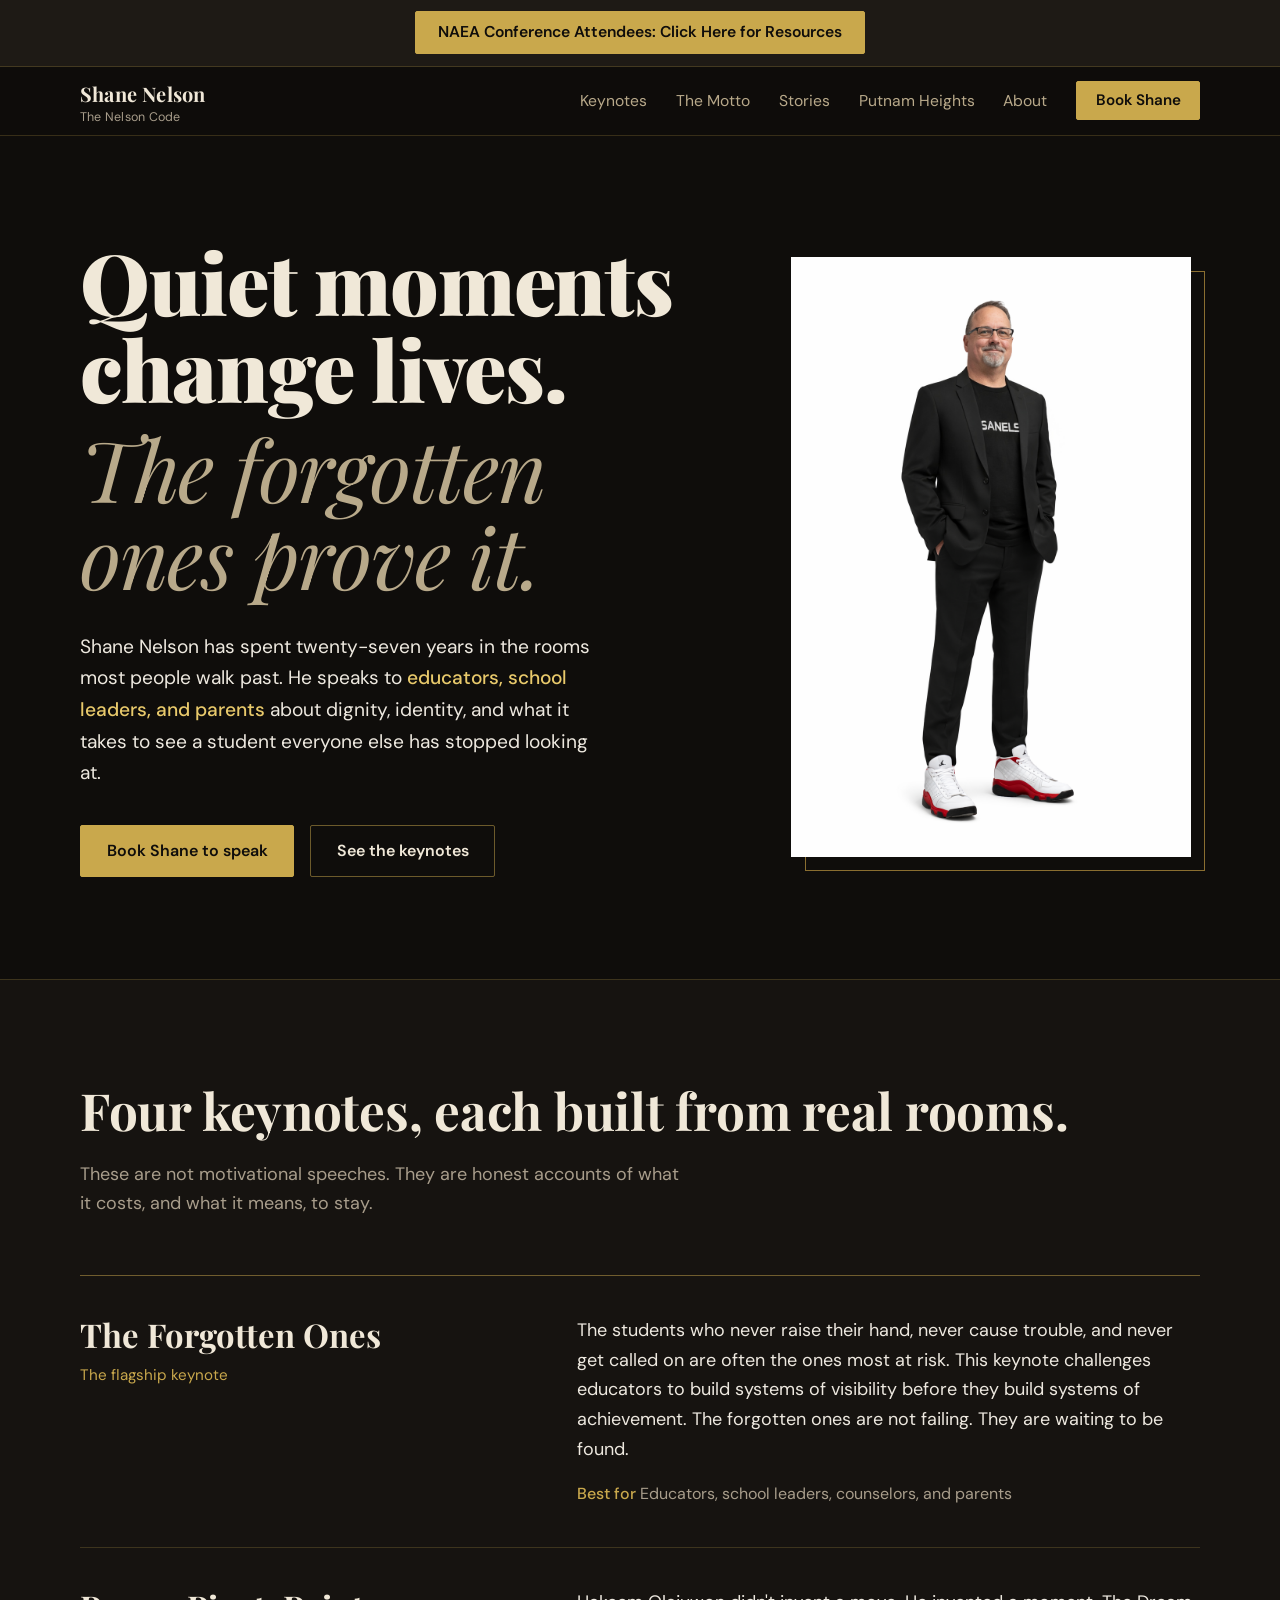
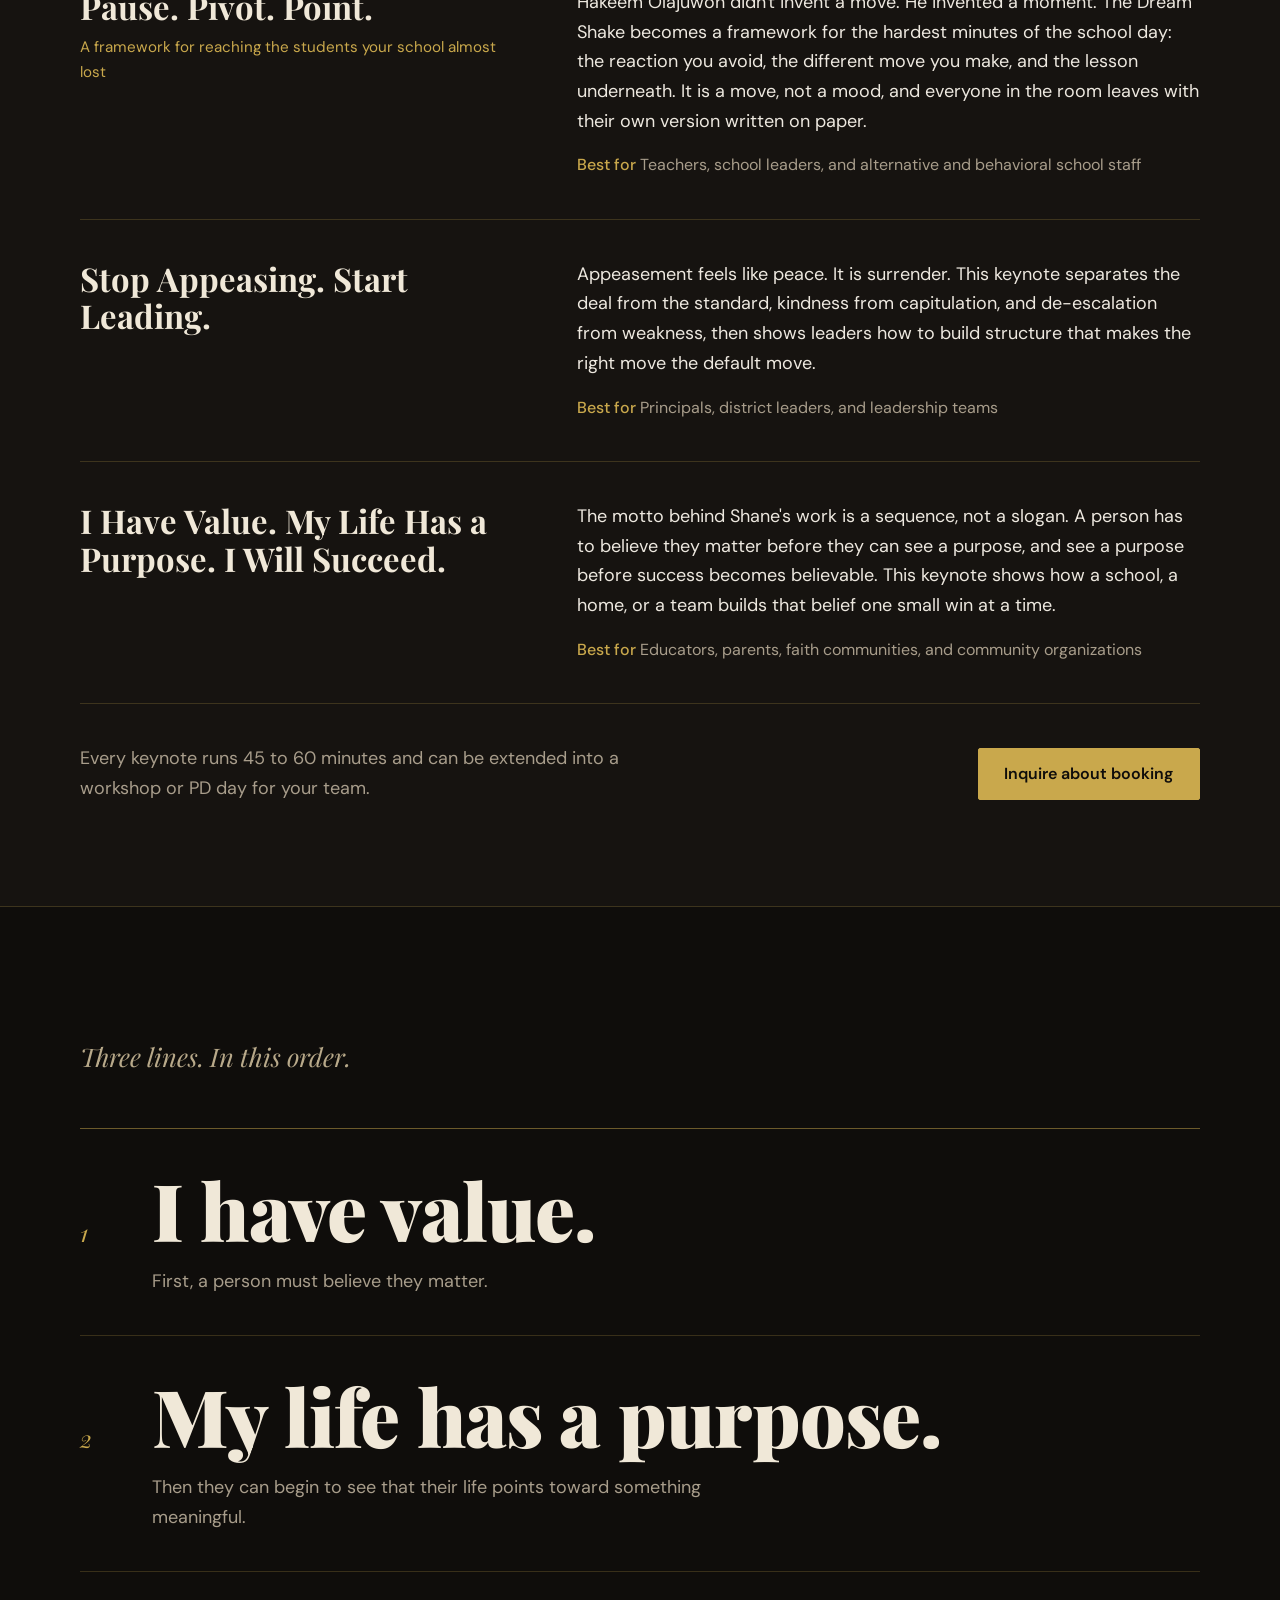
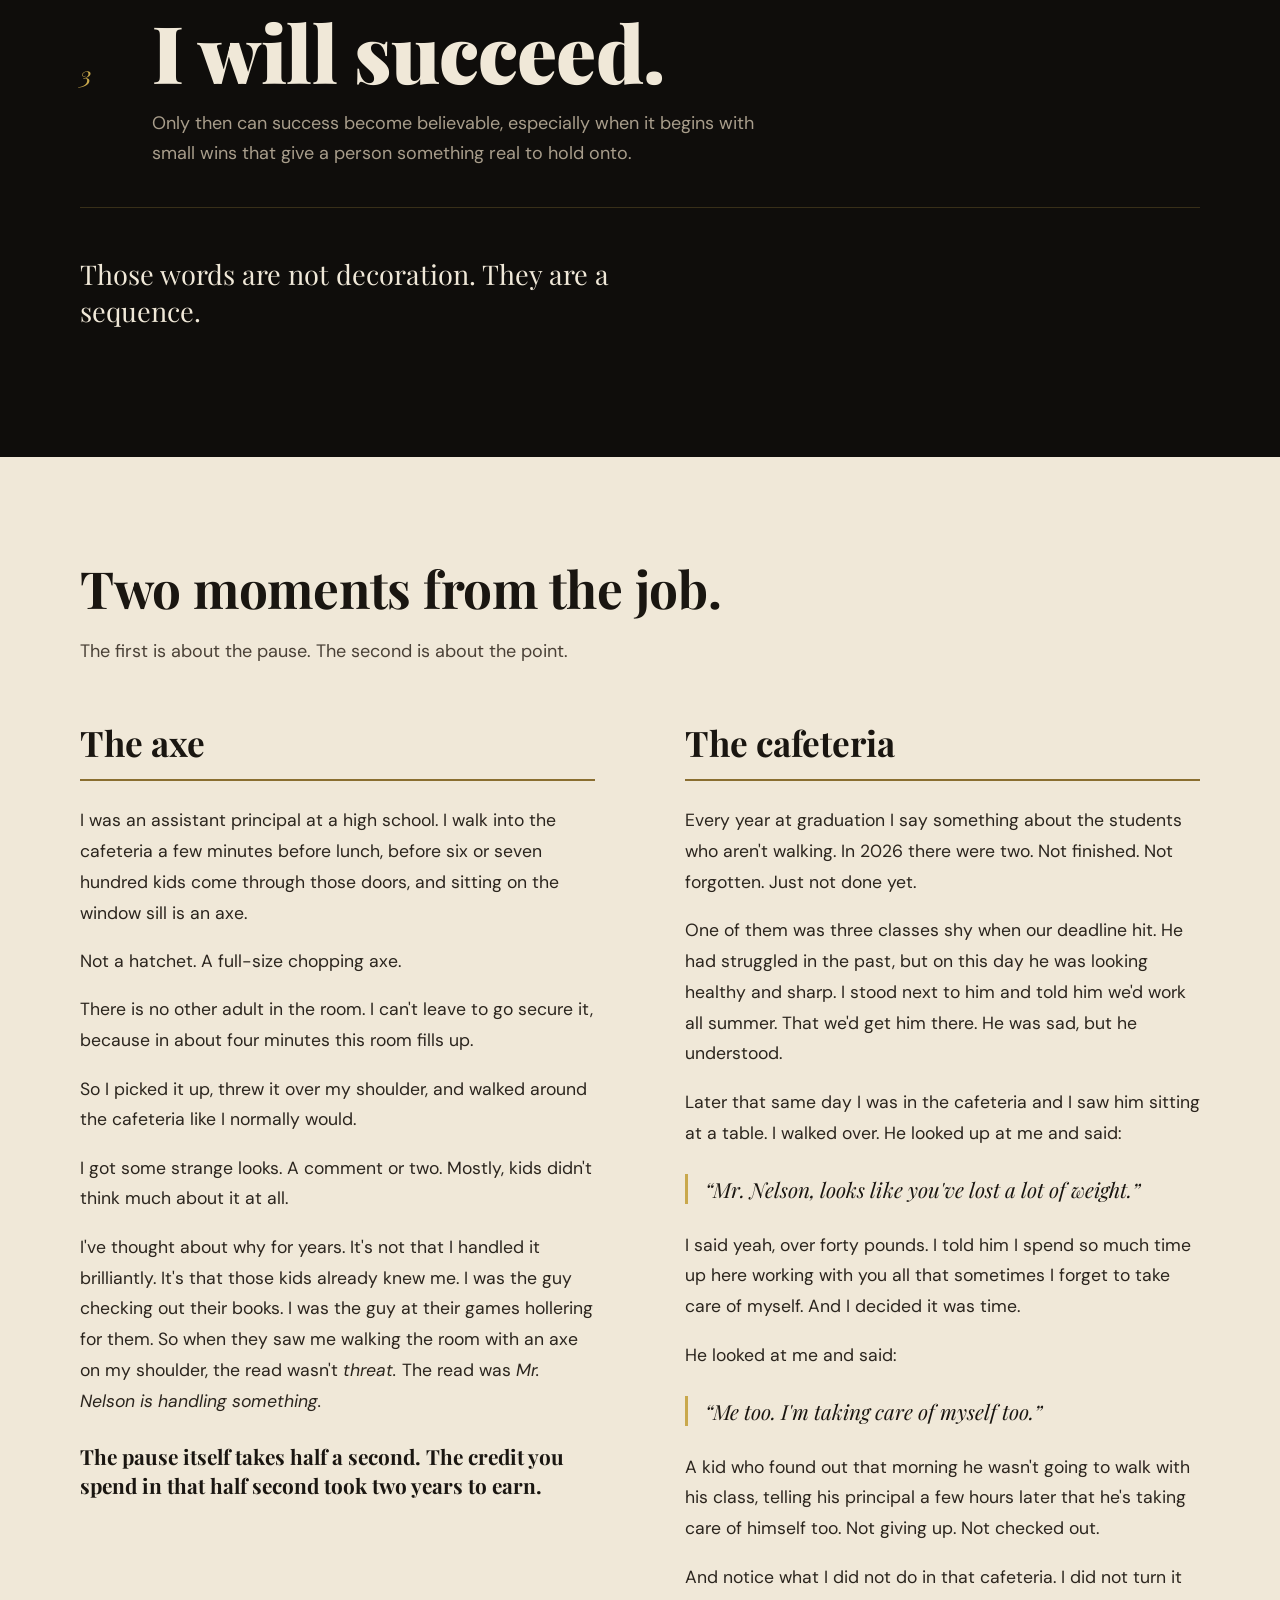
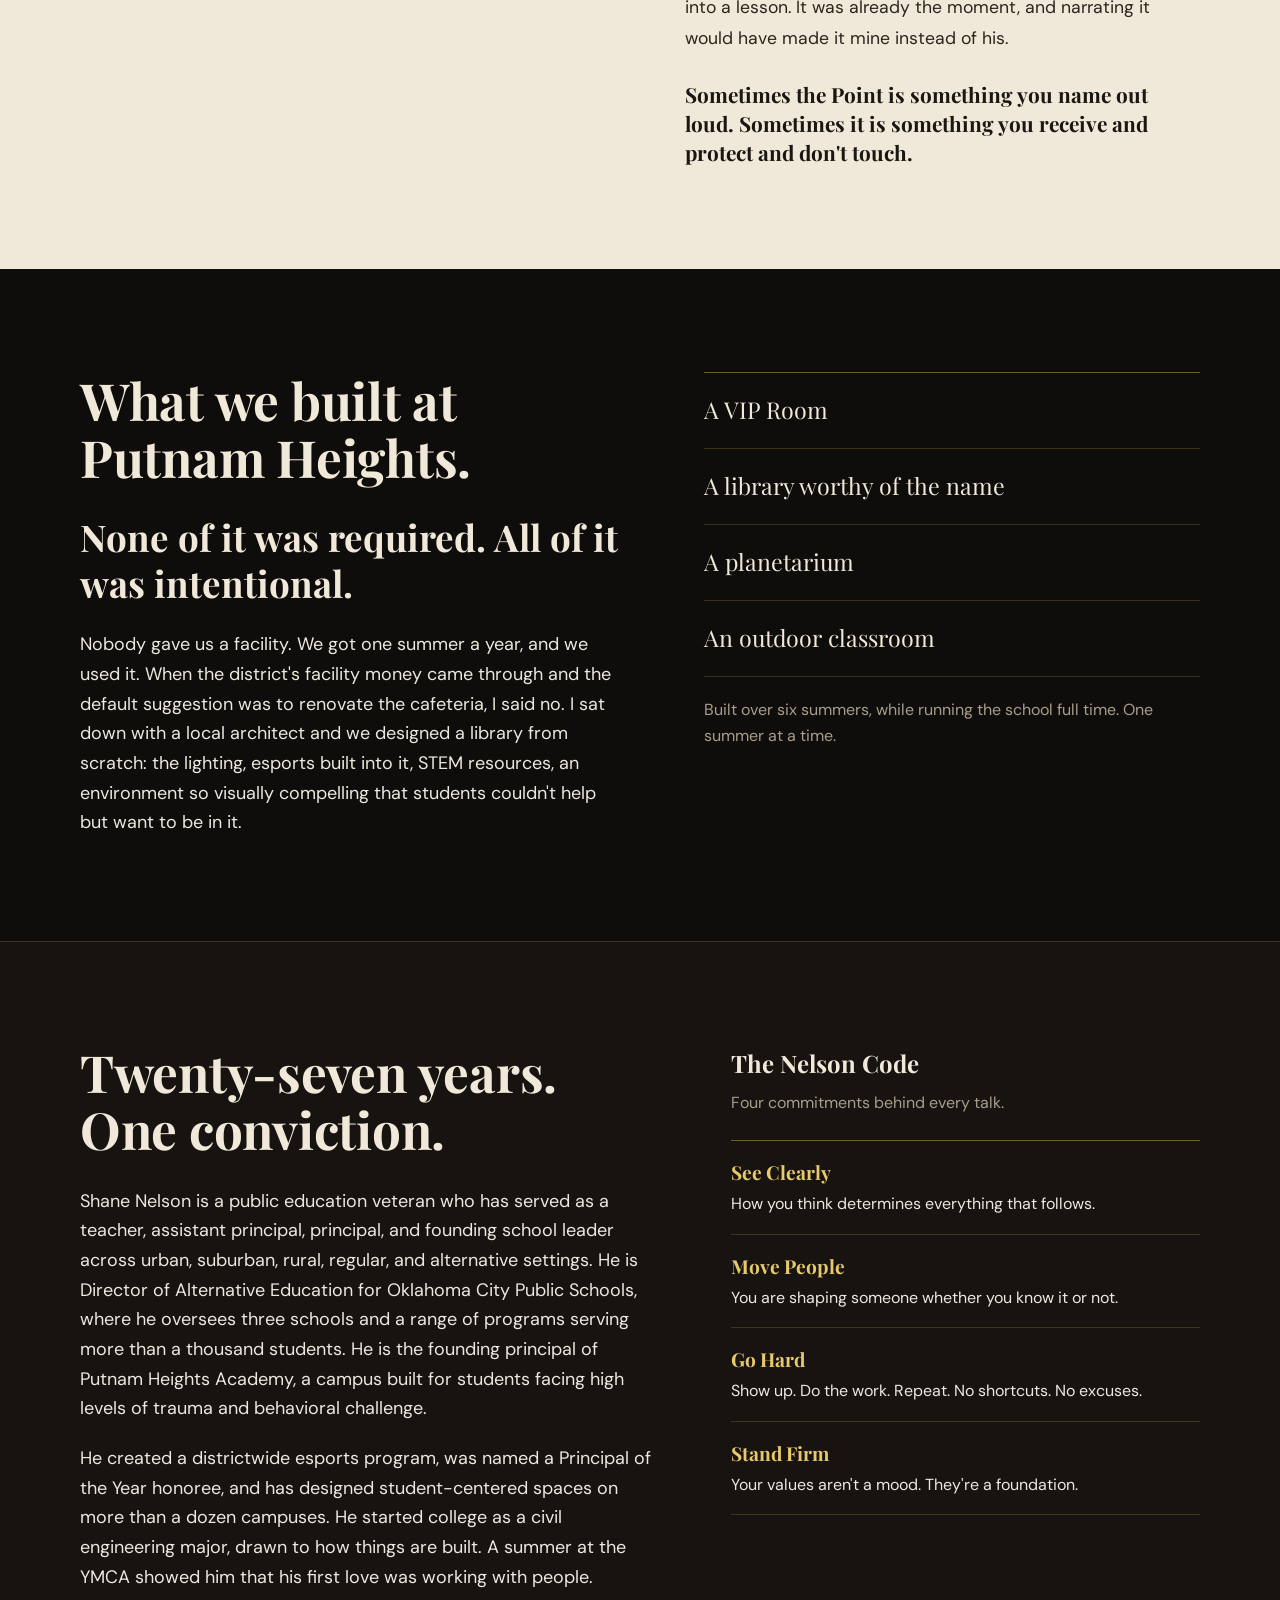
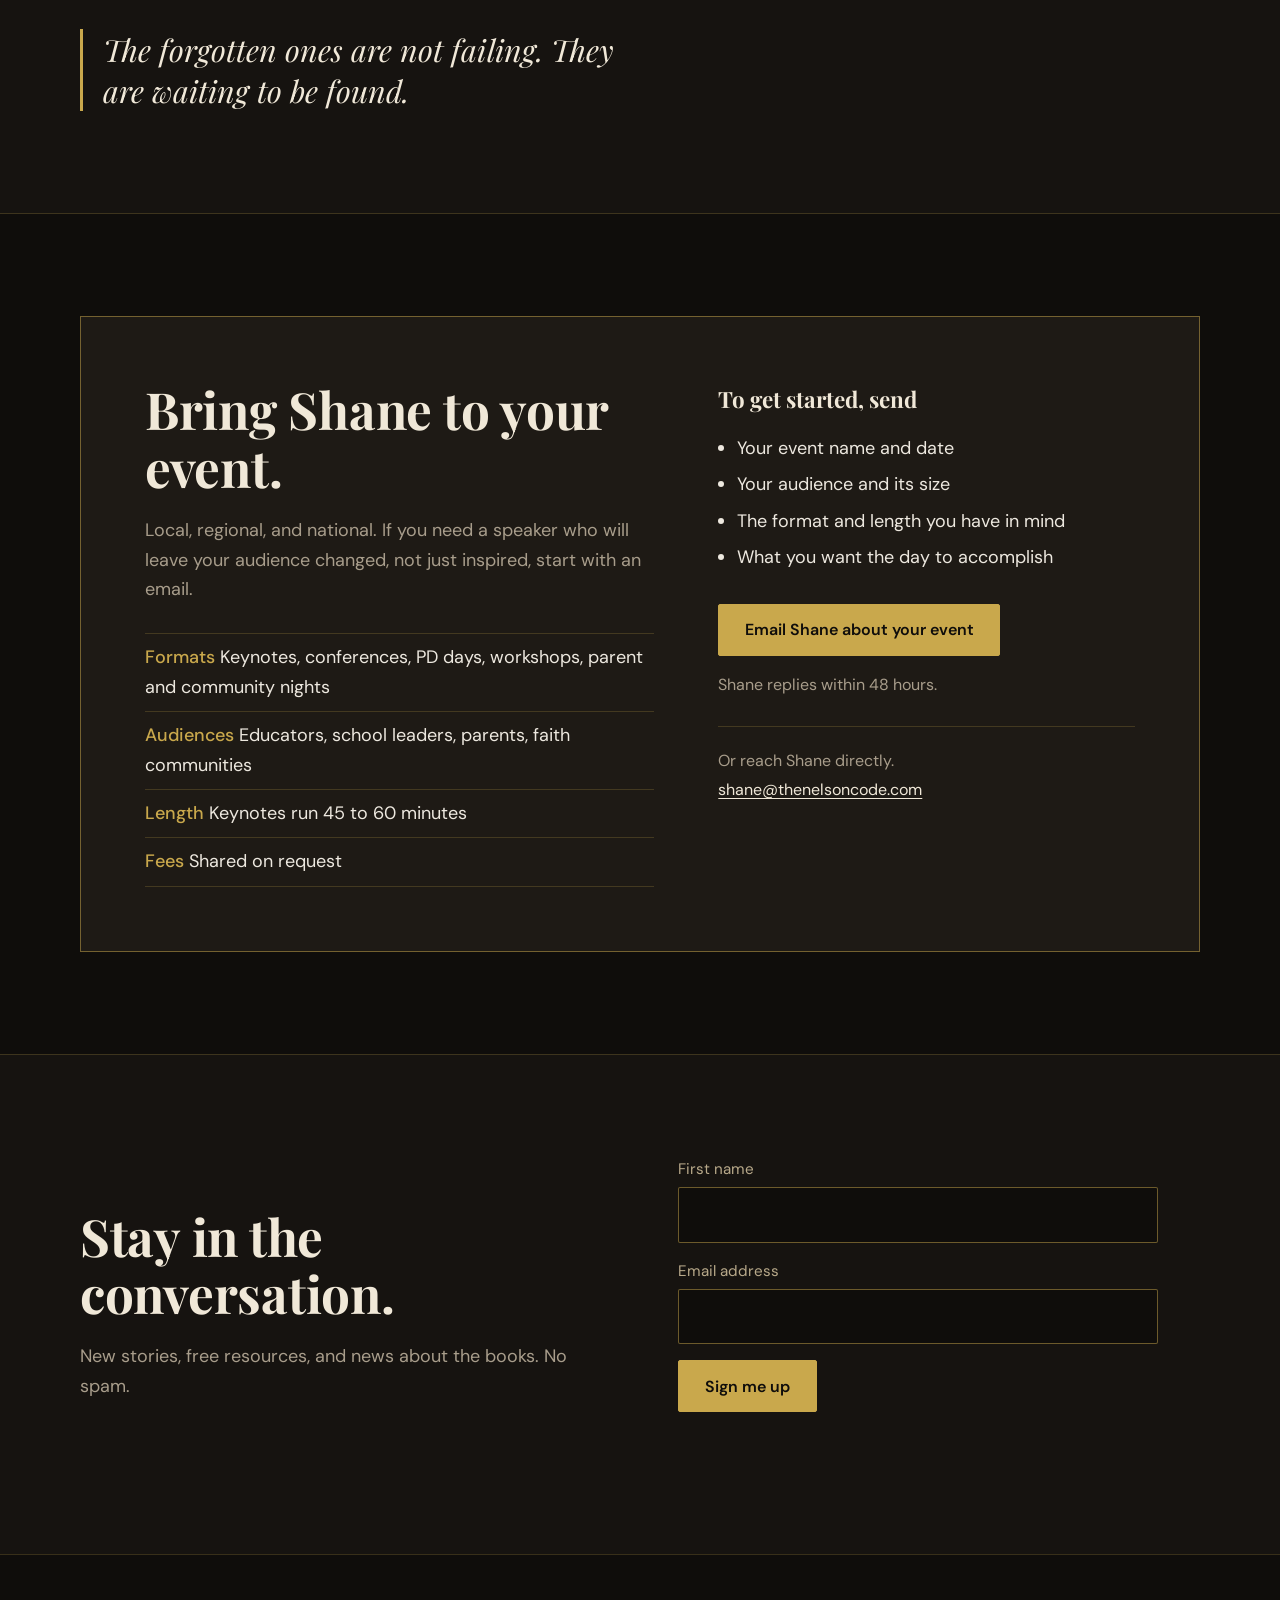
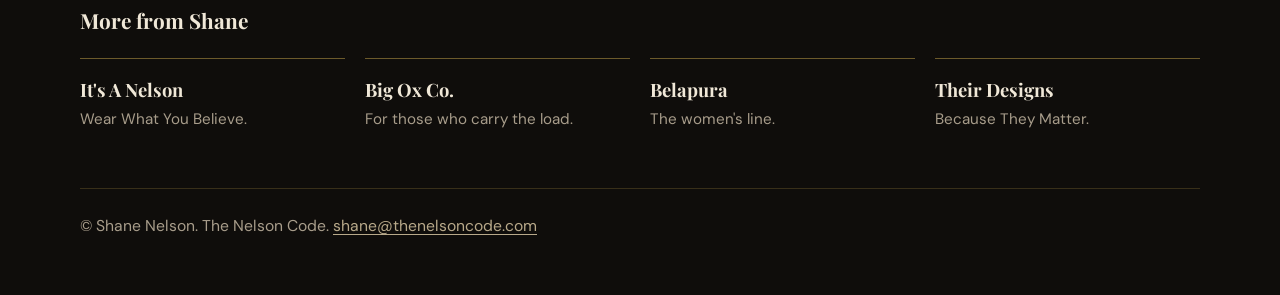
==== commit 9311a534: "Update bio to Director role, remove phone from contact, replace slides PDF with 50-minute cut" ====
--- a/index.html
+++ b/index.html
@@ -4,7 +4,7 @@
 <meta charset="UTF-8">
 <meta name="viewport" content="width=device-width, initial-scale=1">
 <title>Shane Nelson | Keynote Speaker for Educators, Leaders, and Parents</title>
-<meta name="description" content="Shane Nelson is a twenty-seven-year educator and founding principal who speaks to educators, school leaders, and parents. Keynotes of 45 to 60 minutes built from real classrooms.">
+<meta name="description" content="Shane Nelson is a twenty-seven-year educator and Director of Alternative Education for Oklahoma City Public Schools who speaks to educators, school leaders, and parents. Keynotes of 45 to 60 minutes built from real classrooms.">
 <meta property="og:type" content="website">
 <meta property="og:title" content="Shane Nelson | The Nelson Code">
 <meta property="og:description" content="Quiet moments change lives. The forgotten ones prove it. Keynotes for educators, school leaders, and parents.">
@@ -397,7 +397,7 @@
     <div class="wrap grid">
       <div>
         <h2>Twenty-seven years. One conviction.</h2>
-        <p class="body">Shane Nelson is a public education veteran who has served as a teacher, assistant principal, principal, and founding school leader across urban, suburban, rural, regular, and alternative settings. He is the principal of Putnam Heights Academy in Oklahoma City, where students face high levels of trauma and behavioral challenge, and he serves as Director of Alternative Education for Oklahoma City Public Schools.</p>
+        <p class="body">Shane Nelson is a public education veteran who has served as a teacher, assistant principal, principal, and founding school leader across urban, suburban, rural, regular, and alternative settings. He is Director of Alternative Education for Oklahoma City Public Schools, where he oversees three schools and a range of programs serving more than a thousand students. He is the founding principal of Putnam Heights Academy, a campus built for students facing high levels of trauma and behavioral challenge.</p>
         <p class="body">He created a districtwide esports program, was named a Principal of the Year honoree, and has designed student-centered spaces on more than a dozen campuses. He started college as a civil engineering major, drawn to how things are built. A summer at the YMCA showed him that his first love was working with people.</p>
         <p class="pull">The forgotten ones are not failing. They are waiting to be found.</p>
       </div>
@@ -440,7 +440,7 @@
             <a class="btn btn-gold" href="mailto:shane@thenelsoncode.com?subject=Speaking%20inquiry%20for%20Shane%20Nelson&amp;body=Event%20name%20and%20date%3A%0D%0A%0D%0AAudience%20and%20size%3A%0D%0A%0D%0AFormat%20and%20length%3A%0D%0A%0D%0AWhat%20you%20want%20the%20day%20to%20accomplish%3A%0D%0A">Email Shane about your event</a>
           </div>
           <p class="note">Shane replies within 48 hours.</p>
-          <p class="direct">Or reach Shane directly.<br><a href="mailto:shane@thenelsoncode.com">shane@thenelsoncode.com</a><br>Cell: <a href="tel:+18176888555">817-688-8555</a></p>
+          <p class="direct">Or reach Shane directly.<br><a href="mailto:shane@thenelsoncode.com">shane@thenelsoncode.com</a></p>
         </div>
       </div>
     </div>
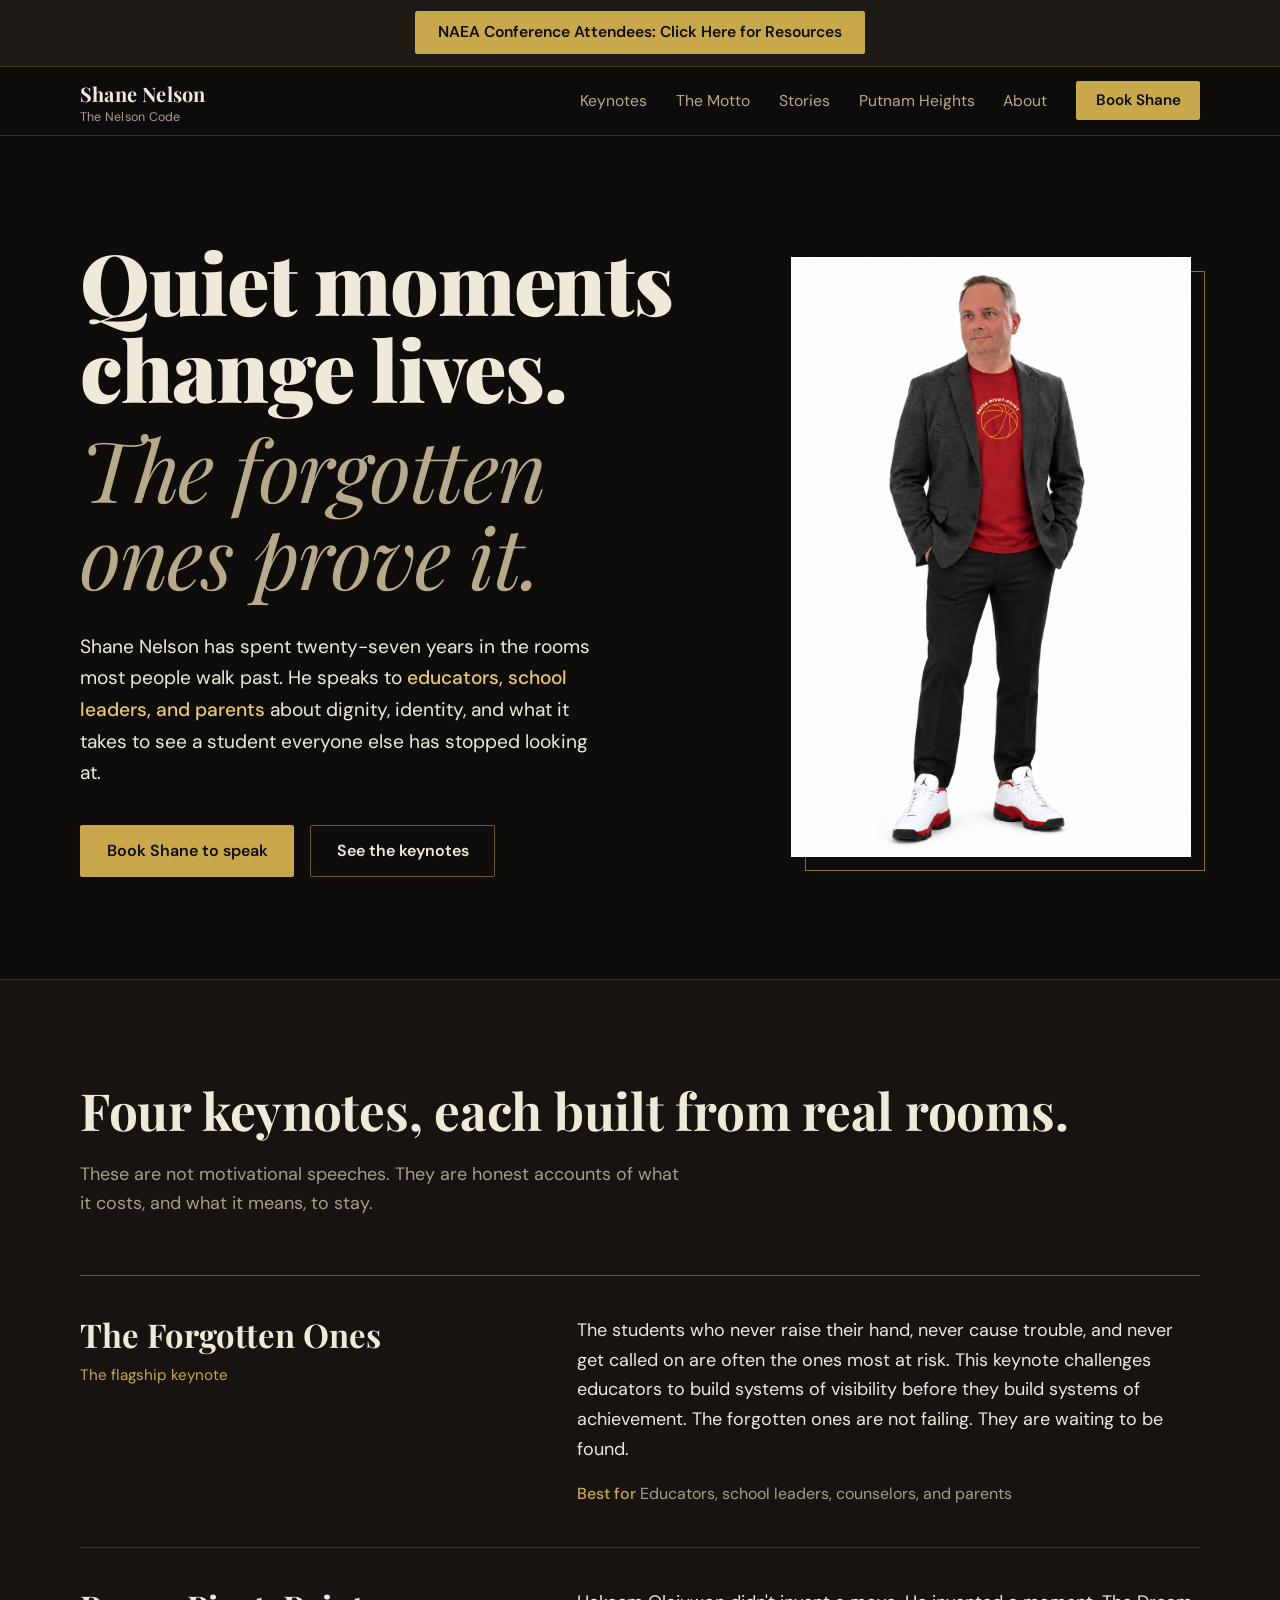
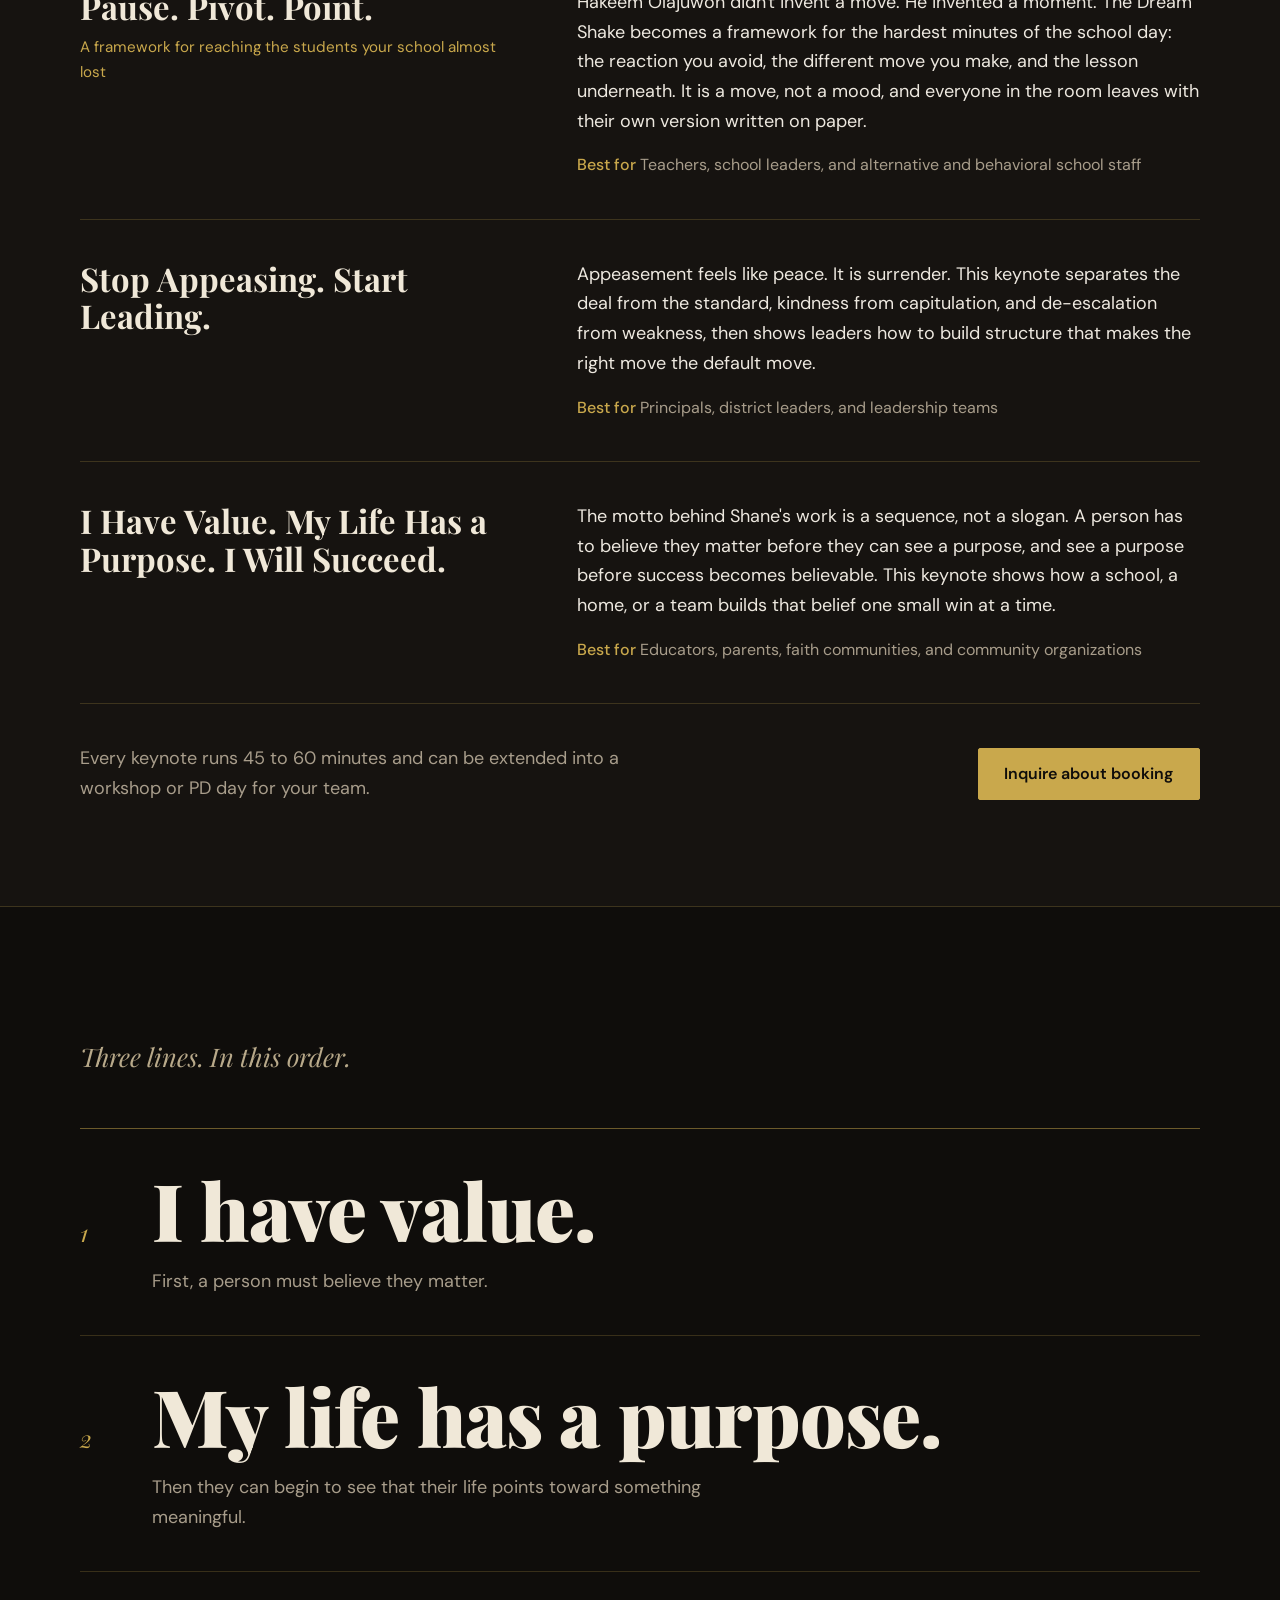
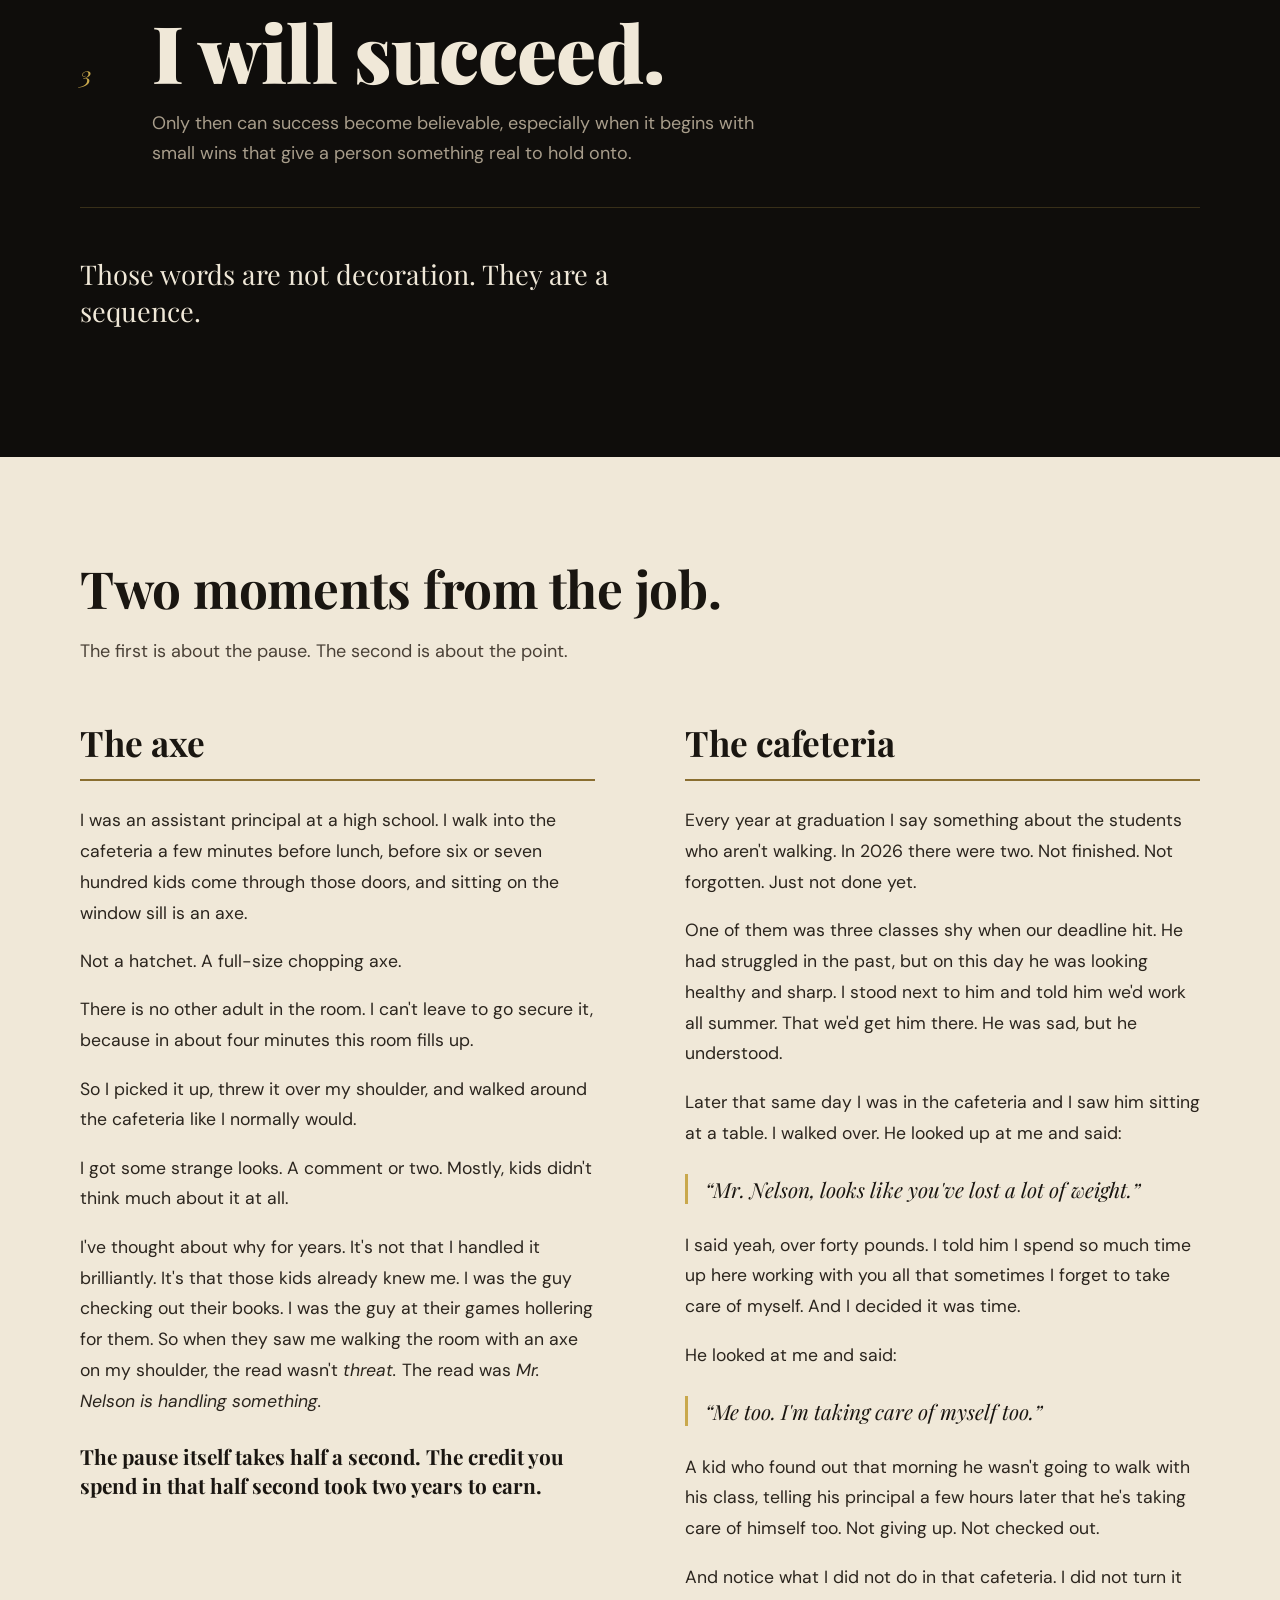
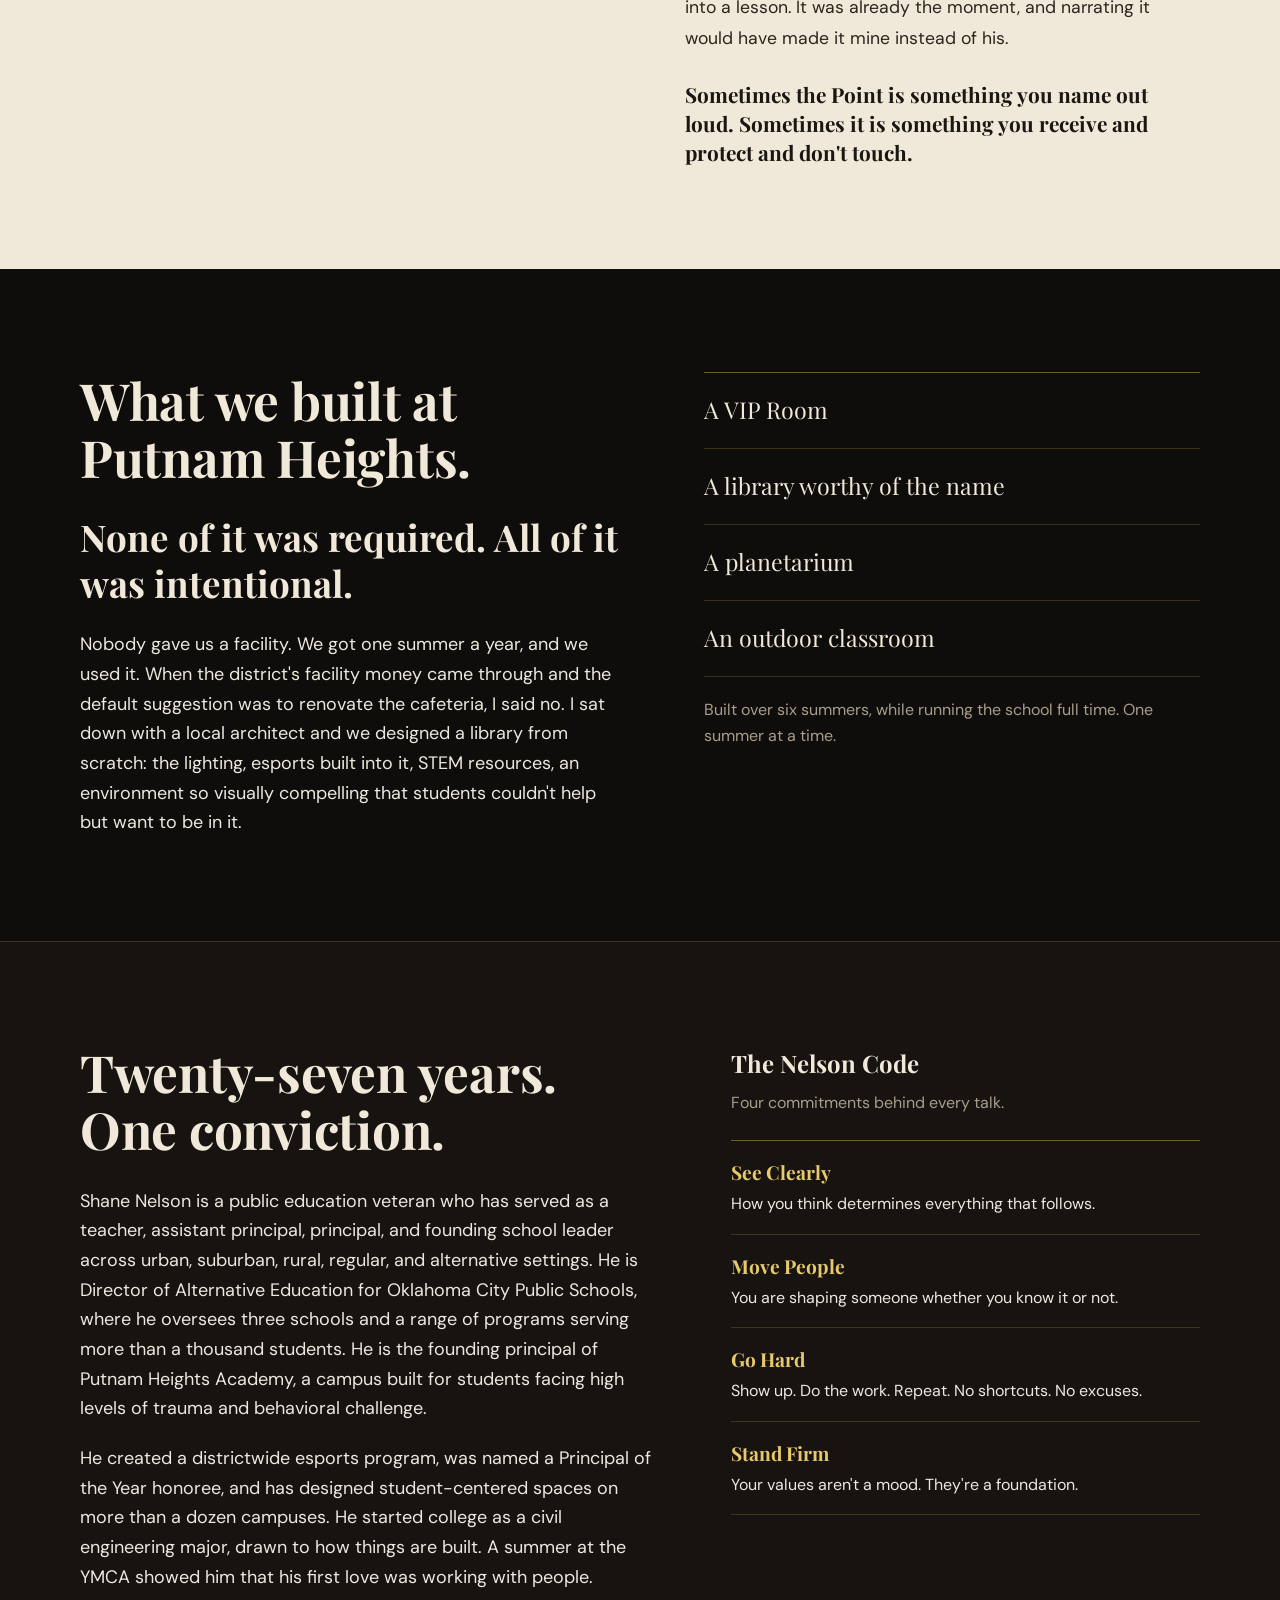
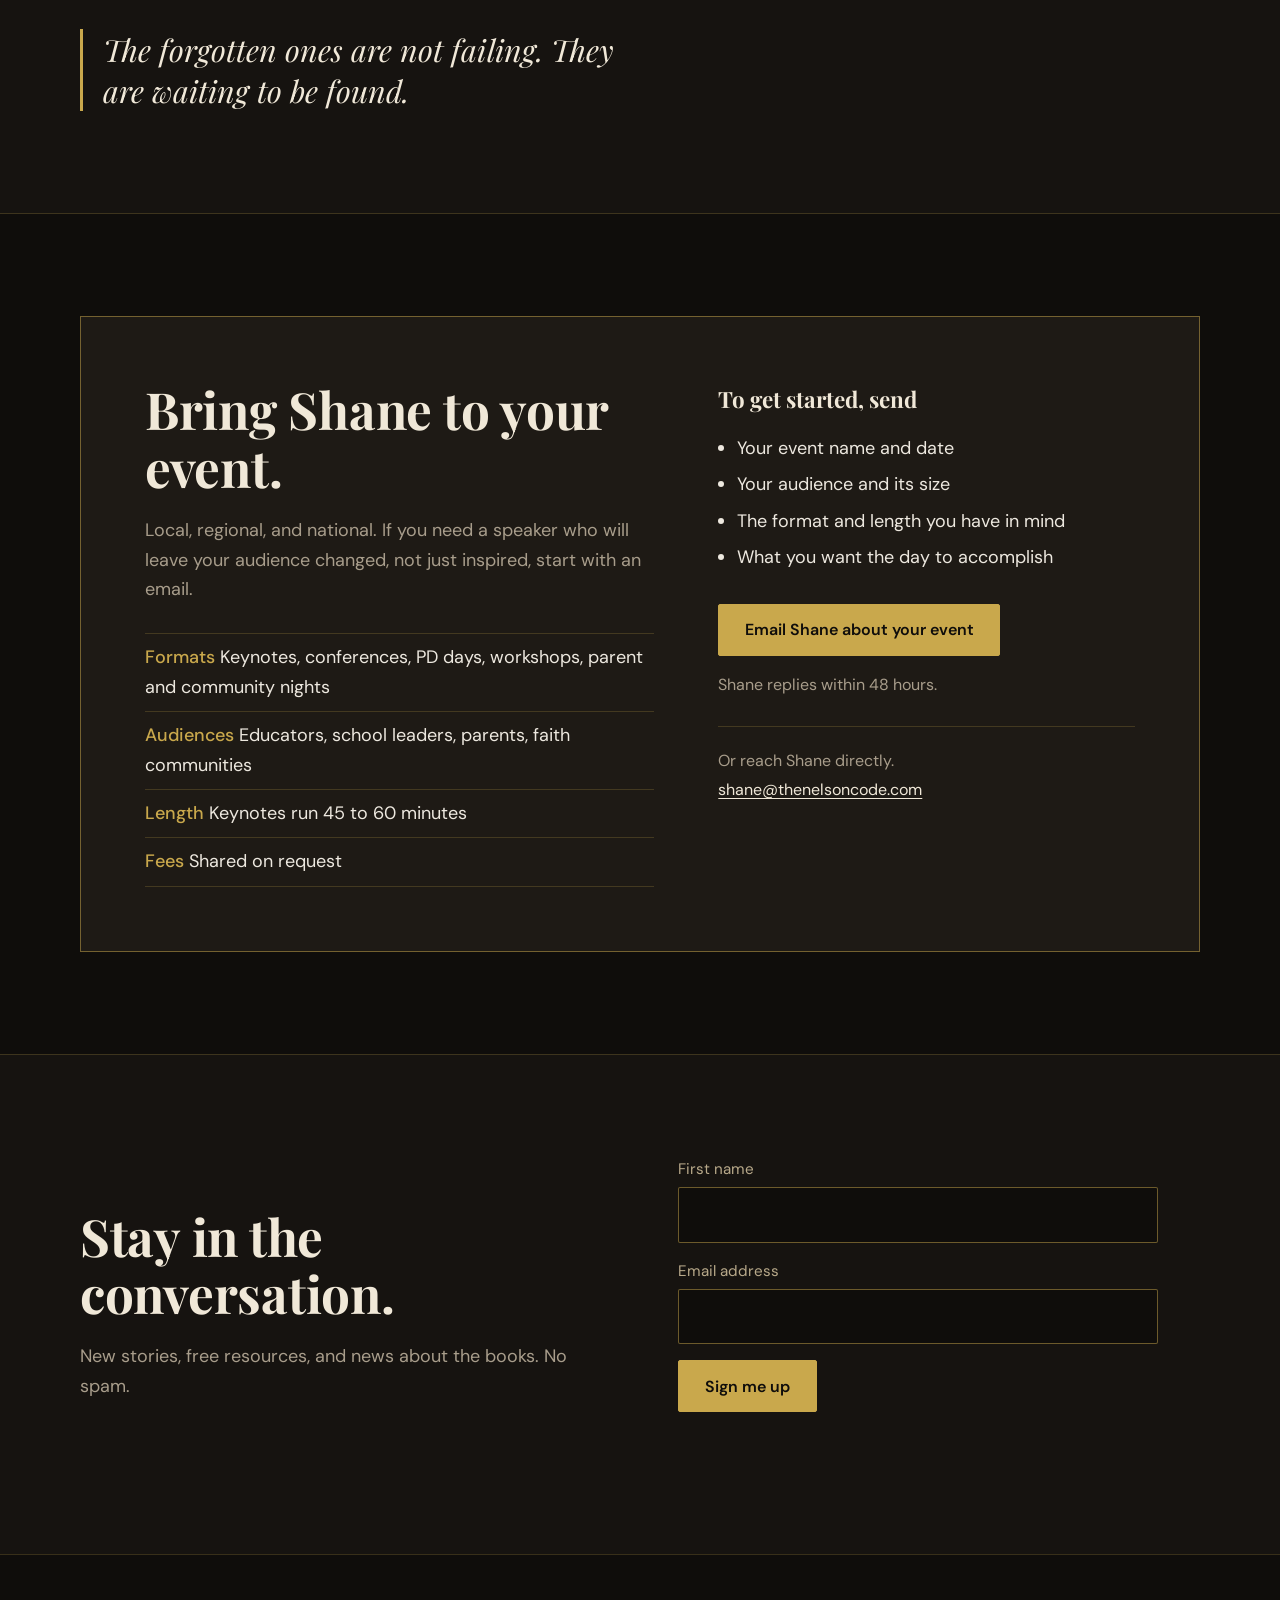
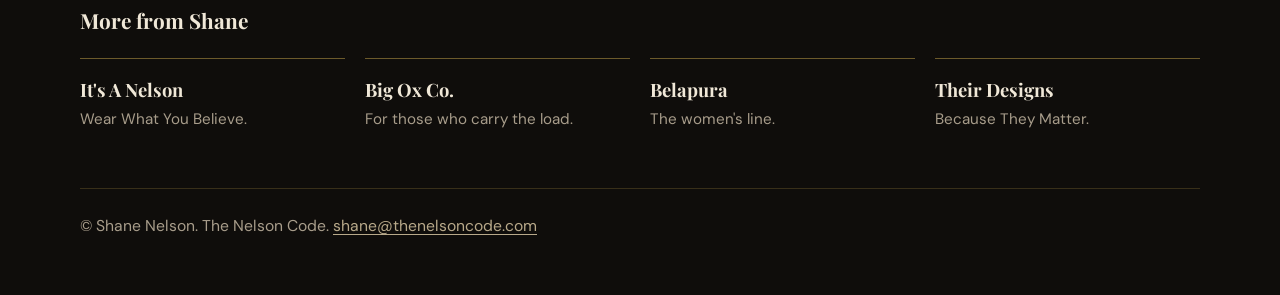
==== commit ccc2a4db: "Homepage signup: also subscribe to The Nelson Code list in Klaviyo" ====
--- a/index.html
+++ b/index.html
@@ -496,23 +496,38 @@
   }
 
 
-  // Newsletter signup: posts to Netlify Forms and confirms on the page.
+  // Newsletter signup: saves to Netlify Forms (the record) and subscribes the
+  // person to The Nelson Code list in Klaviyo (which sends the welcome email).
   var form=document.getElementById('signup');
   if(form && window.fetch && window.URLSearchParams && window.FormData){
     form.addEventListener('submit',function(ev){
       ev.preventDefault();
       var msg=form.querySelector('.msg'), btn=form.querySelector('button');
       btn.disabled=true; msg.textContent='Sending...';
-      fetch('/',{method:'POST',headers:{'Content-Type':'application/x-www-form-urlencoded'},body:new URLSearchParams(new FormData(form)).toString()})
-        .then(function(r){
-          if(!r.ok){throw new Error('bad');}
-          form.reset(); btn.disabled=false;
-          msg.textContent='You are on the list. Thank you.';
-        })
-        .catch(function(){
-          btn.disabled=false;
+      var fd=new FormData(form);
+      var email=(fd.get('email')||'').trim(), first=(fd.get('first_name')||'').trim(), src=fd.get('source')||'';
+      var toNetlify=fetch('/',{method:'POST',headers:{'Content-Type':'application/x-www-form-urlencoded'},body:new URLSearchParams(fd).toString()})
+        .then(function(r){return r.ok;},function(){return false;});
+      var toKlaviyo=Promise.resolve(false);
+      if(!fd.get('bot-field')){
+        var attrs={email:email,properties:{nelsoncode_source:src}};
+        if(first){attrs.first_name=first;}
+        toKlaviyo=fetch('https://a.klaviyo.com/client/subscriptions?company_id=QUnLHh',{method:'POST',
+          headers:{'Content-Type':'application/vnd.api+json','revision':'2025-01-15'},
+          body:JSON.stringify({data:{type:'subscription',attributes:{custom_source:'thenelsoncode.com '+src,
+            profile:{data:{type:'profile',attributes:attrs}}},
+            relationships:{list:{data:{type:'list',id:'XcAa9Z'}}}}})})
+          .then(function(r){return r.ok;},function(){return false;});
+      }
+      Promise.all([toNetlify,toKlaviyo]).then(function(res){
+        btn.disabled=false;
+        if(res[0]||res[1]){
+          form.reset();
+          msg.textContent='You are on the list. Check your inbox for a welcome note from Shane.';
+        }else{
           msg.textContent='That did not go through. Please email shane@thenelsoncode.com and Shane will add you.';
-        });
+        }
+      });
     });
   }
 
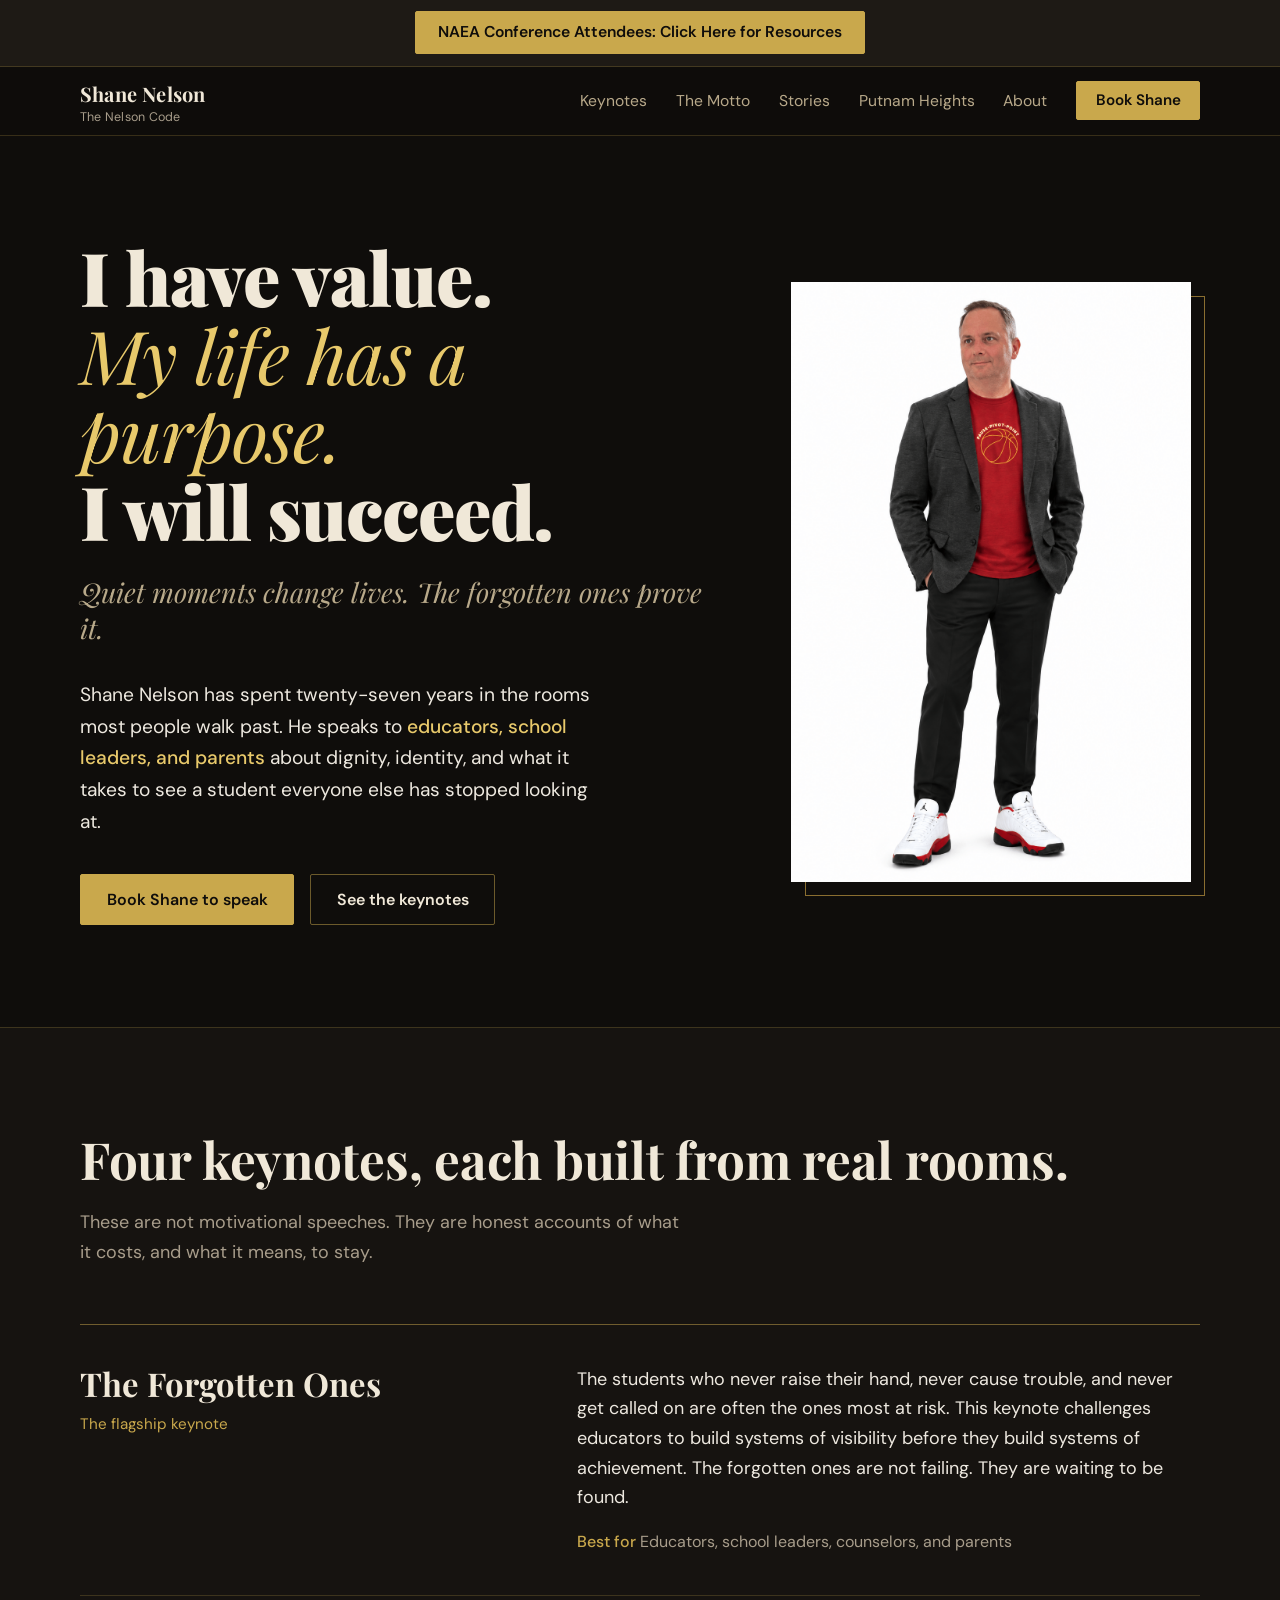
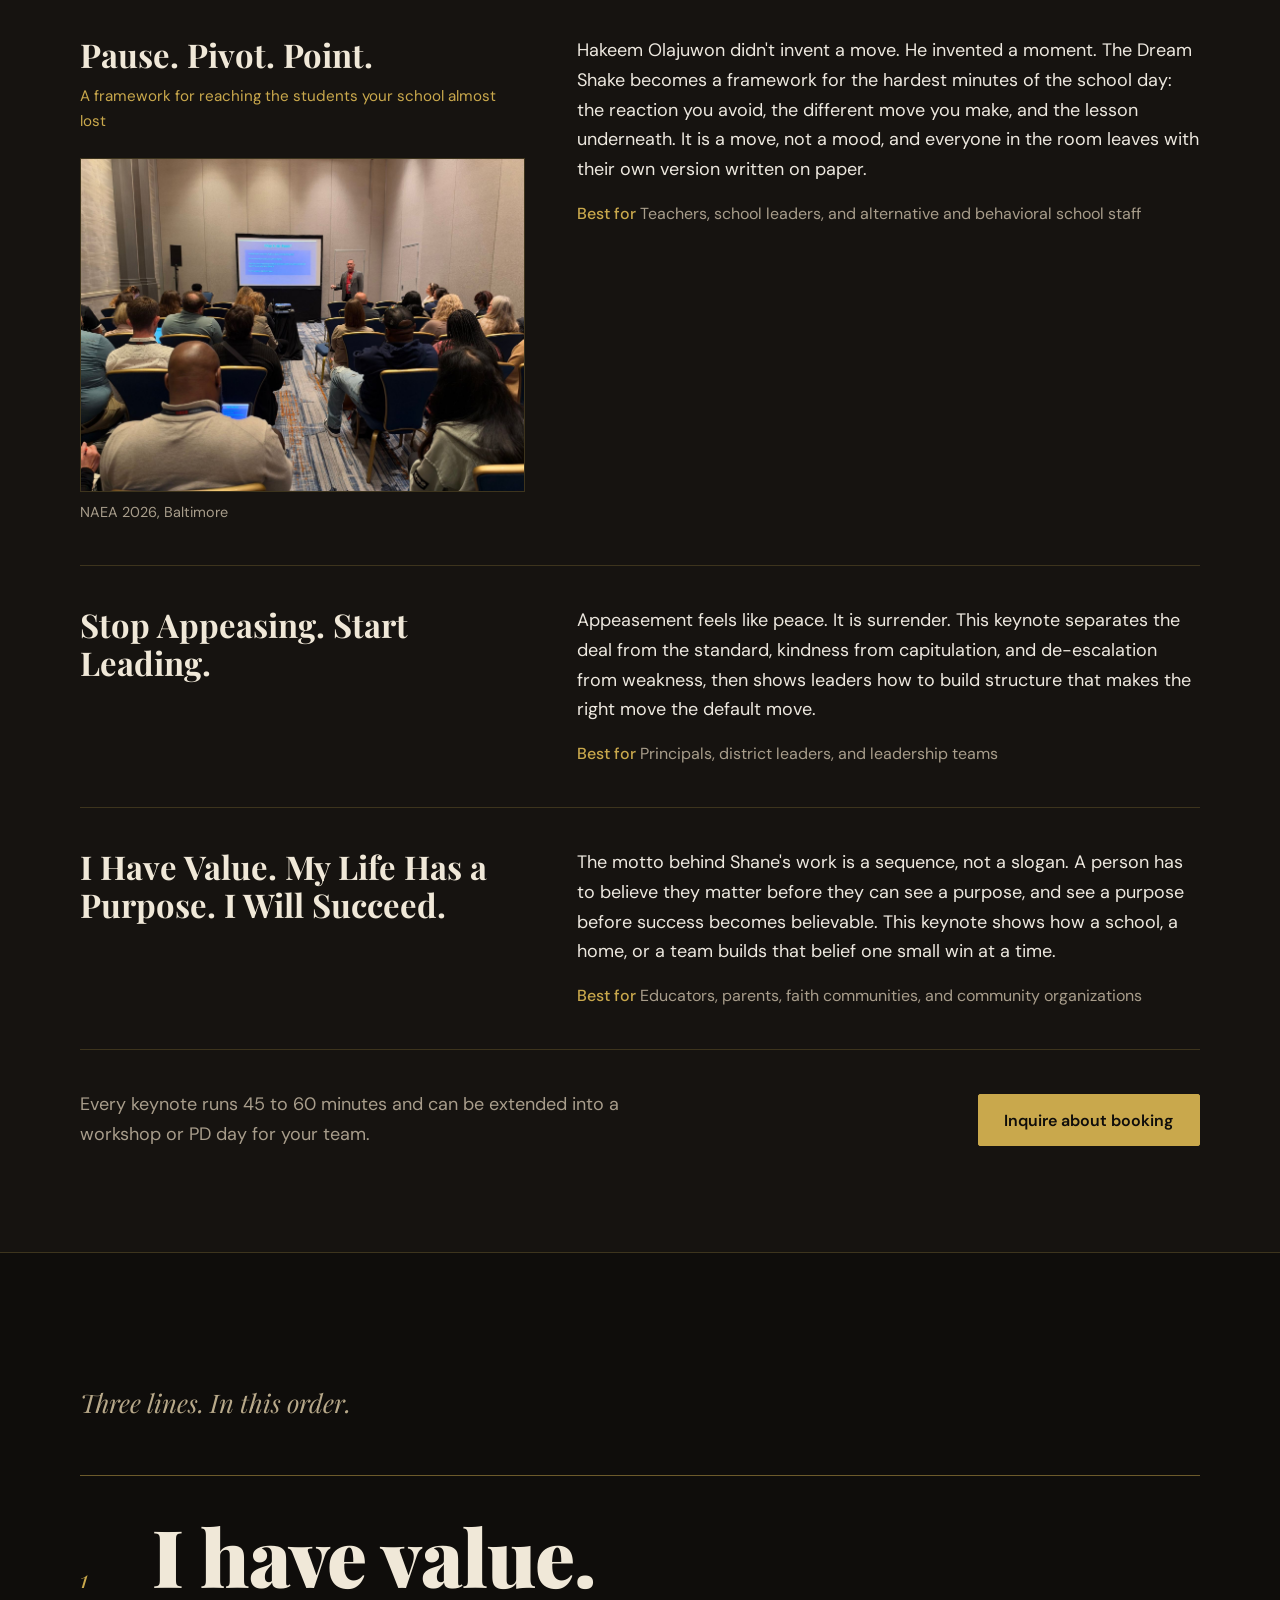
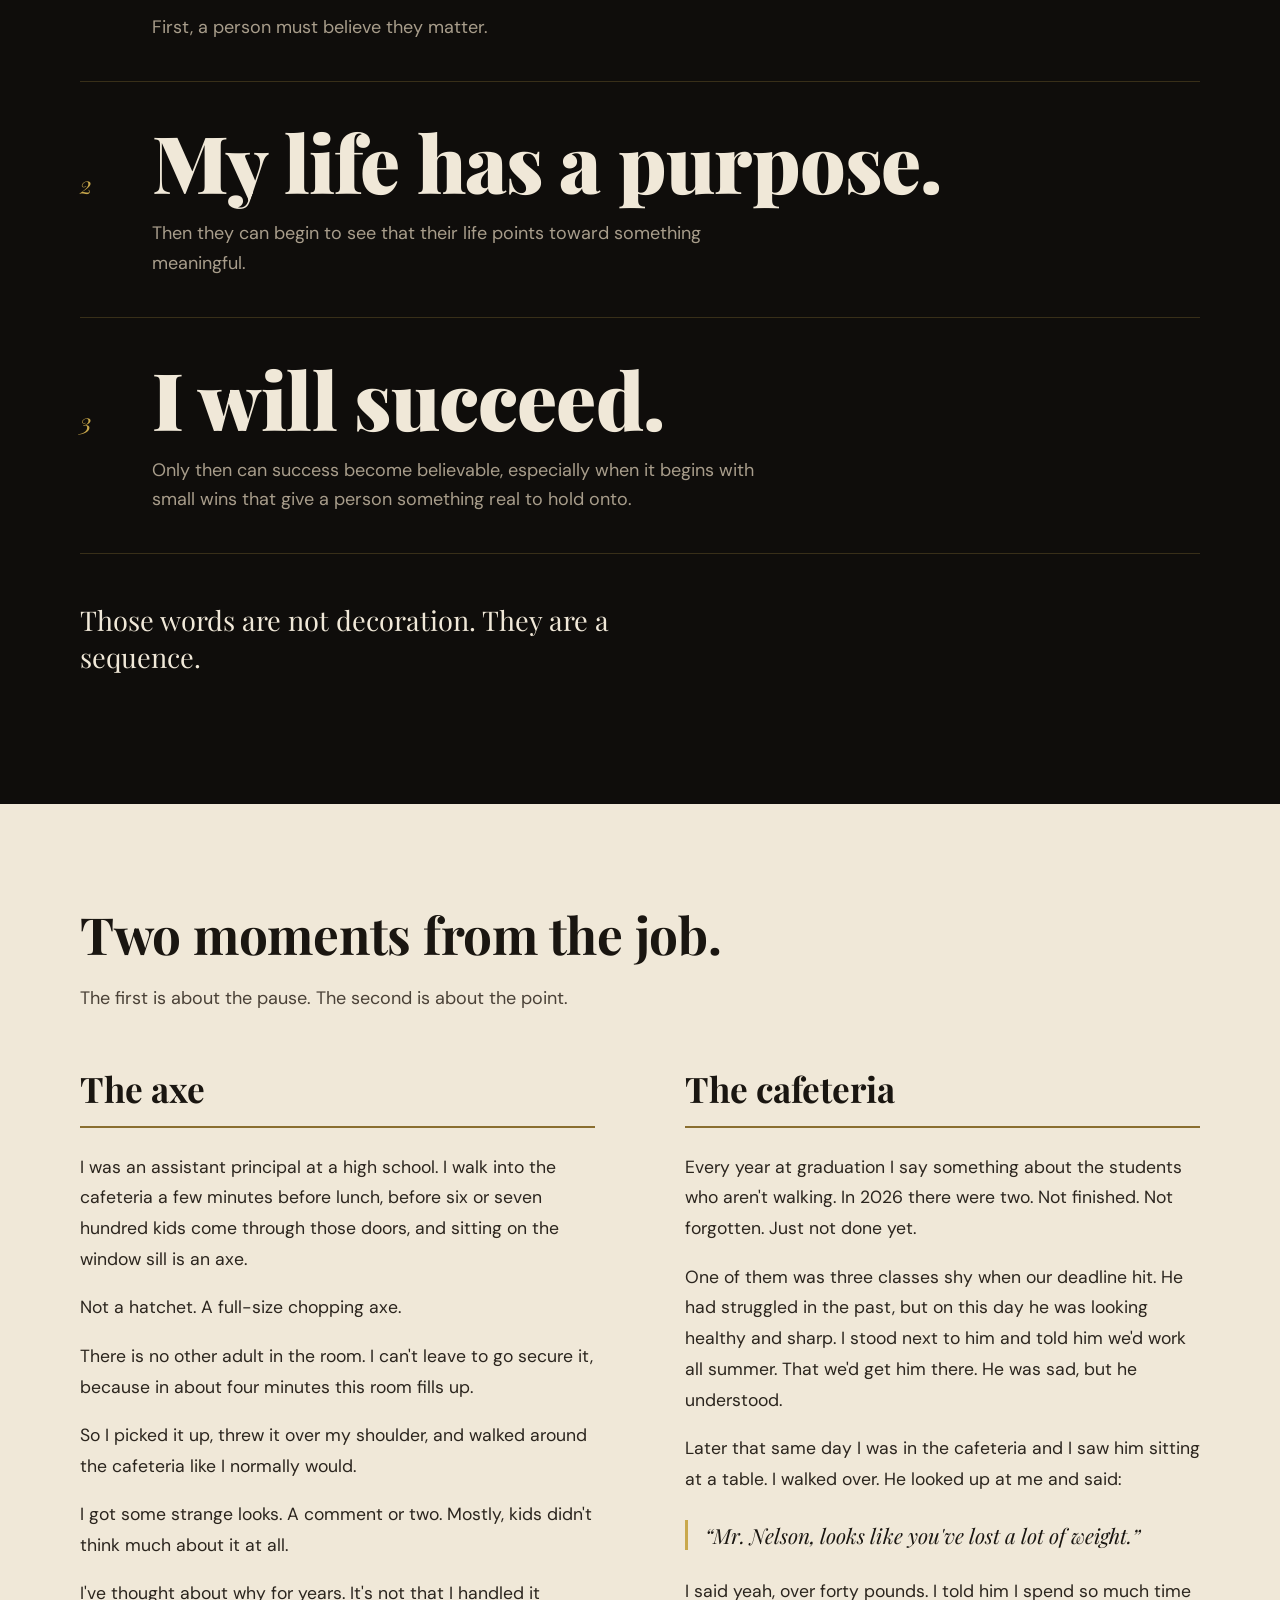
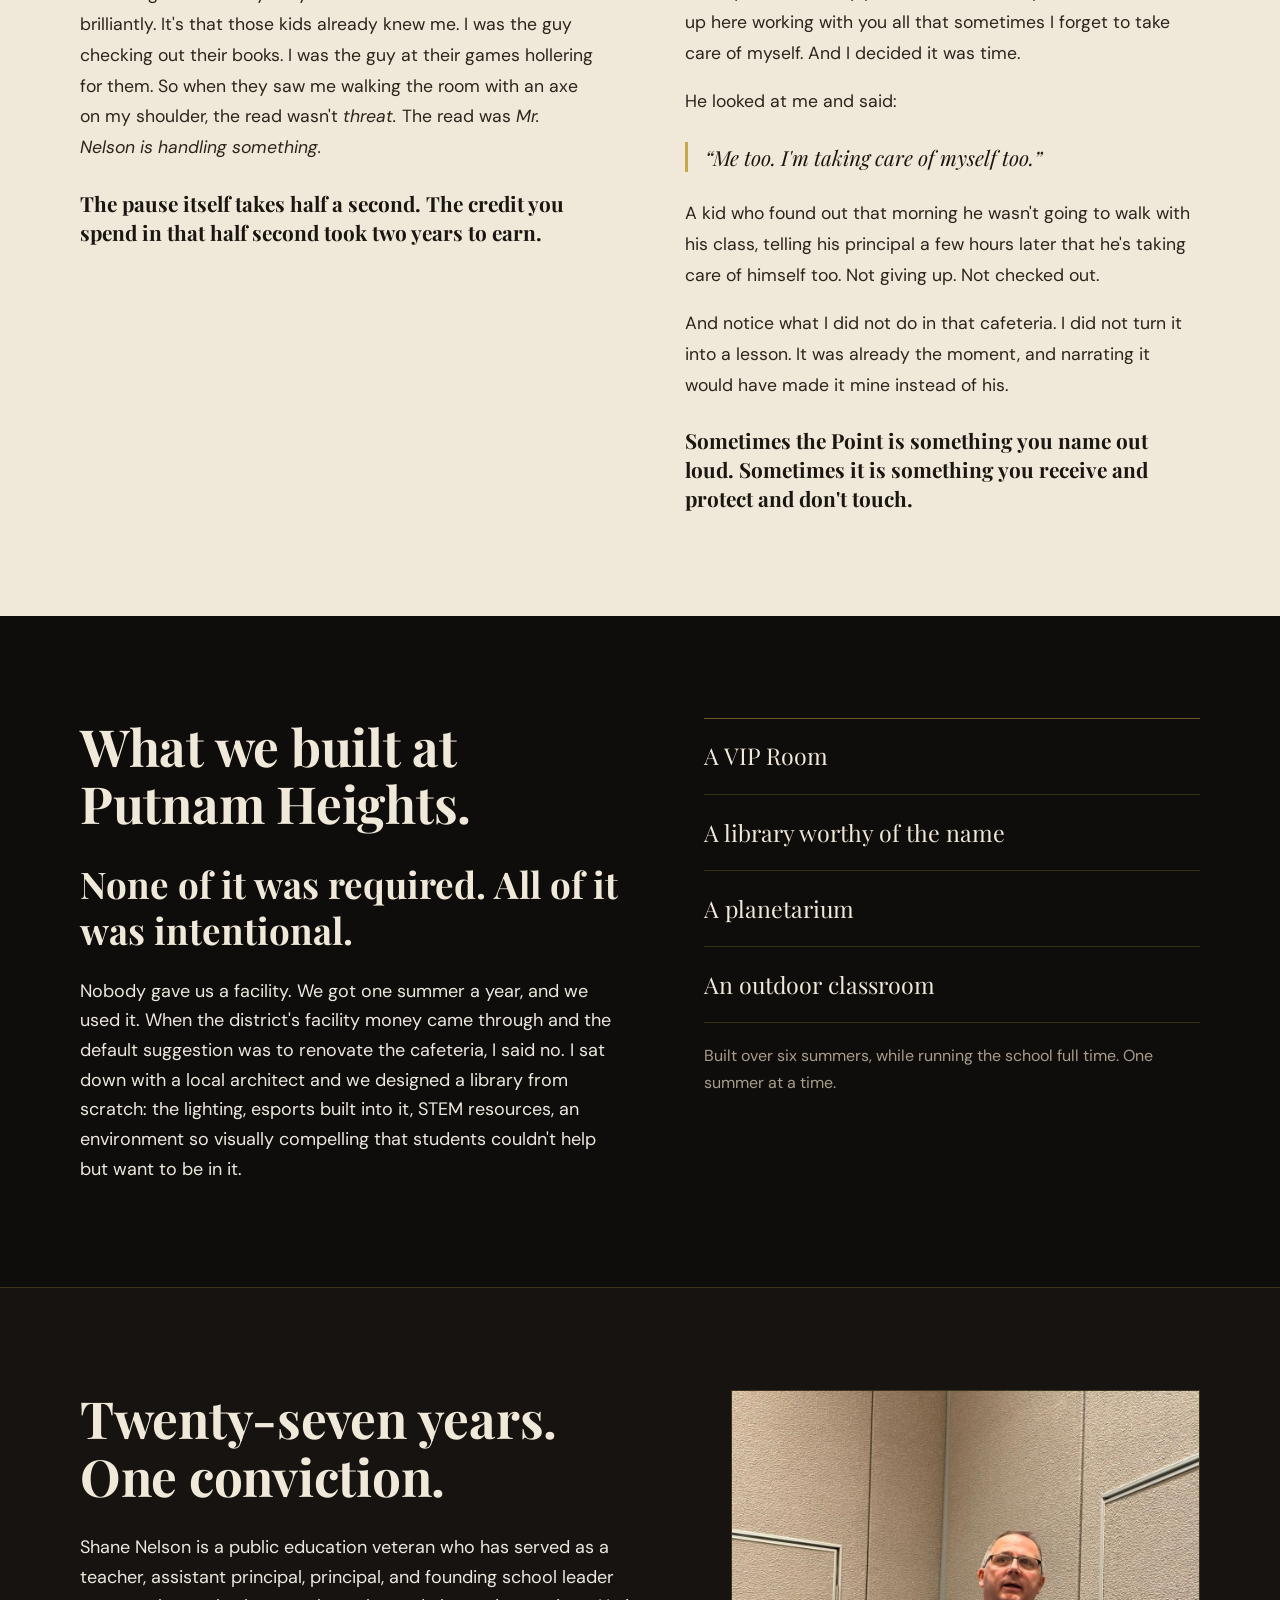
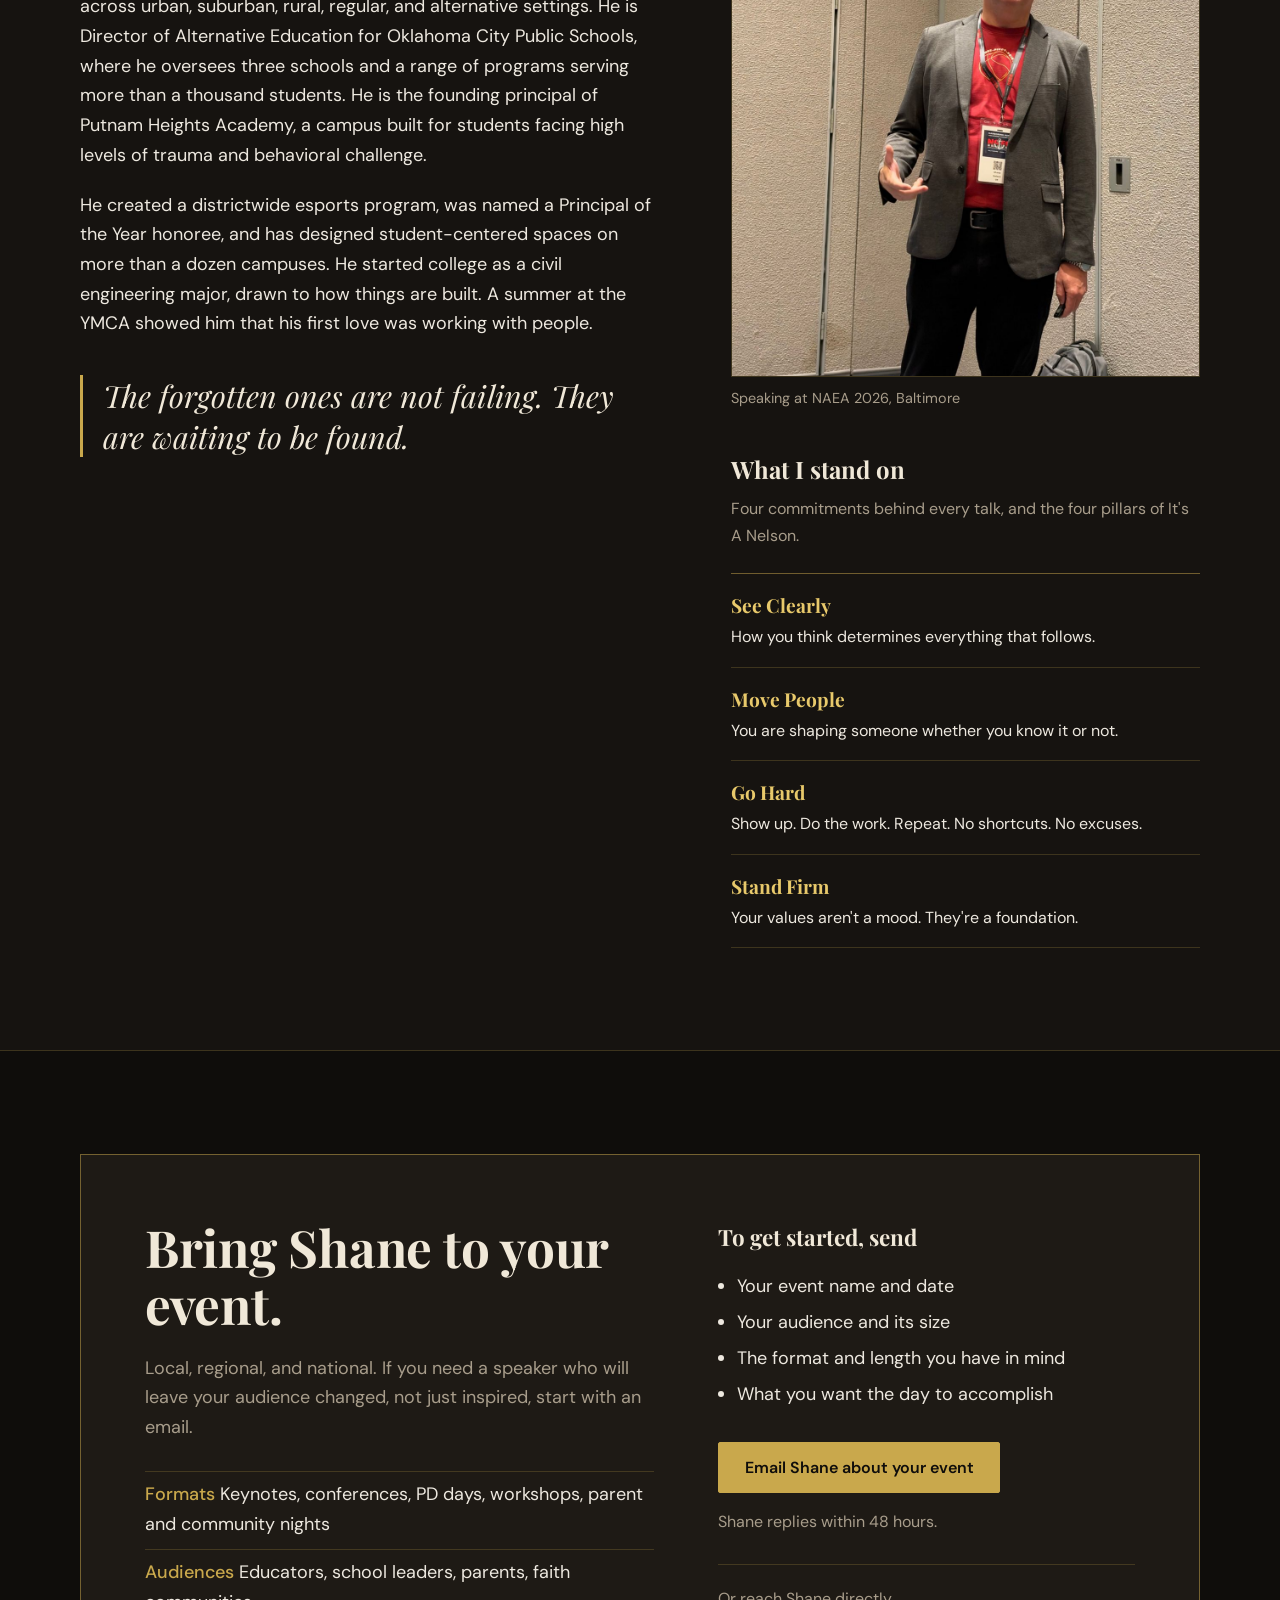
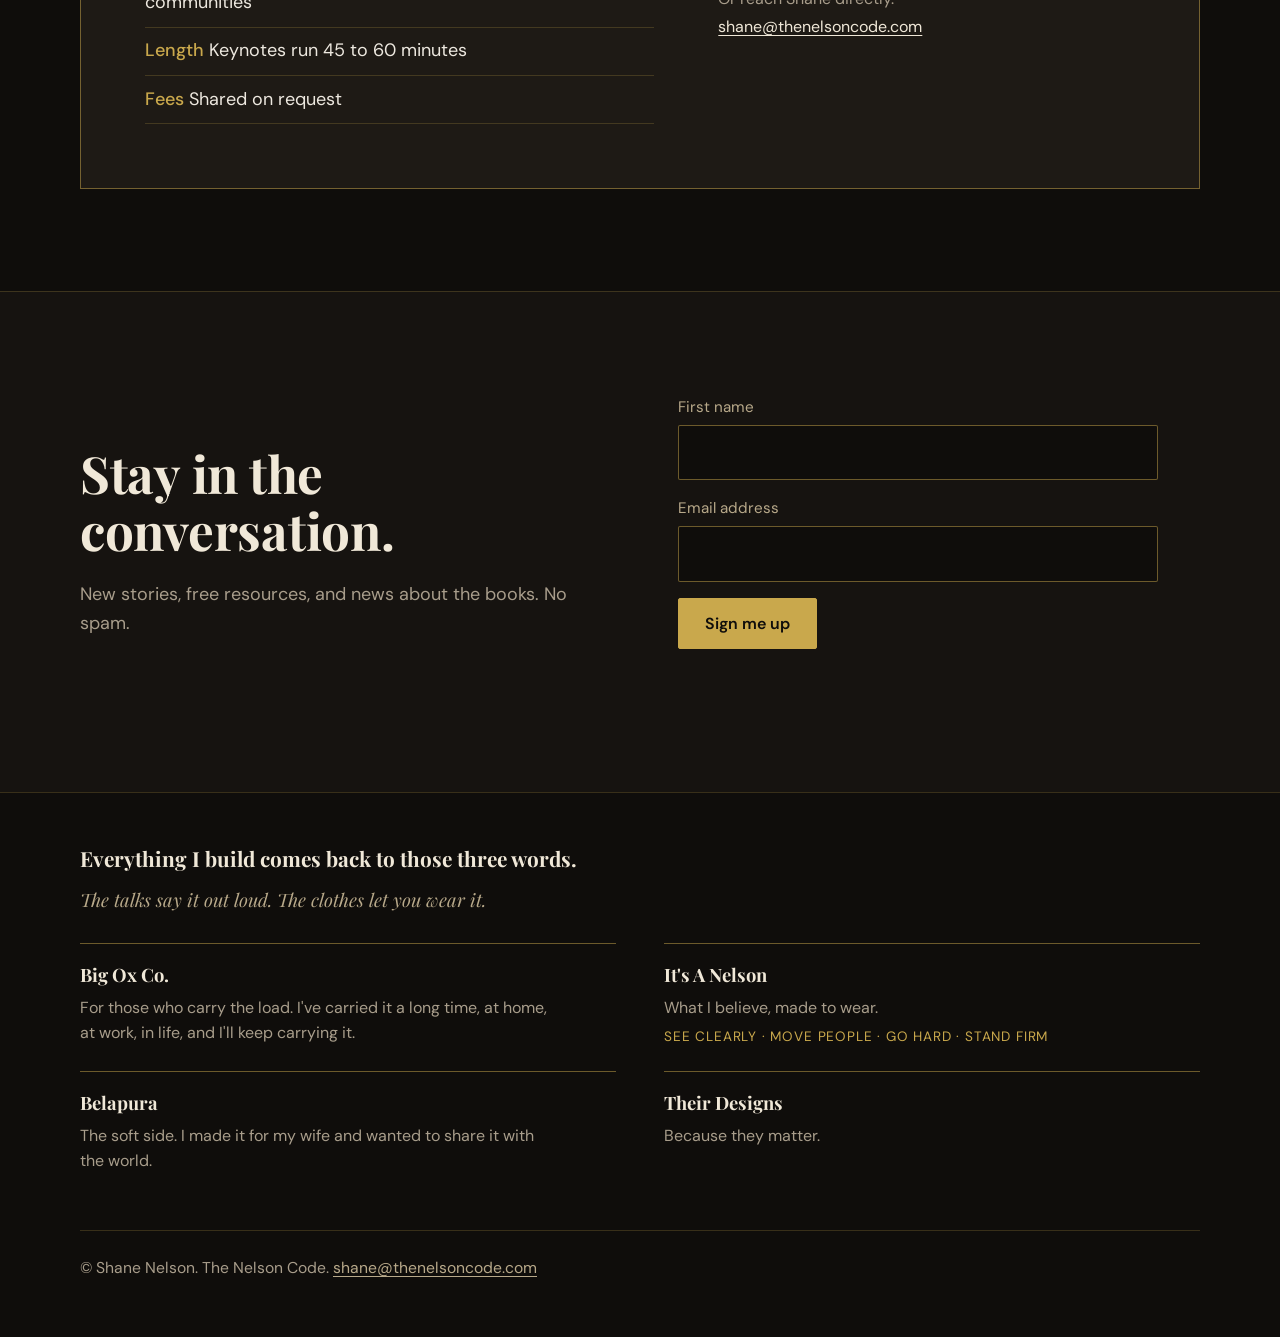
==== commit fe6df786: "Homepage: lead with the motto, add NAEA photos, rename pillars, brand family in Shane's words Co-Aut" ====
--- a/index.html
+++ b/index.html
@@ -73,9 +73,10 @@
 /* Hero */
 .hero{padding:clamp(3.5rem,8vw,6.5rem) 0 clamp(4rem,8vw,7rem)}
 .hero .wrap{display:grid;grid-template-columns:1.2fr .8fr;gap:clamp(2rem,6vw,5rem);align-items:center}
-.hero h1{font-family:var(--serif);font-weight:900;font-size:clamp(2.7rem,6.6vw,5.4rem);line-height:1.03;letter-spacing:-.015em;color:var(--cream)}
+.hero h1{font-family:var(--serif);font-weight:900;font-size:clamp(2.5rem,5.8vw,4.7rem);line-height:1.05;letter-spacing:-.015em;color:var(--cream)}
 .hero h1 span{display:block}
-.hero h1 span+span{font-style:italic;font-weight:400;color:var(--cream-dim);margin-top:.15em}
+.hero h1 span:nth-child(2){font-style:italic;font-weight:400;color:var(--gold-light)}
+.hero .sub{margin-top:1.5rem;font-family:var(--serif);font-style:italic;font-size:clamp(1.3rem,2.4vw,1.7rem);line-height:1.35;color:var(--cream-dim)}
 .hero .lead{margin-top:2rem;max-width:33rem;color:var(--text);font-size:1.2rem}
 .hero .lead strong{color:var(--gold-light);font-weight:500}
 .hero .actions{margin-top:2.25rem;display:flex;flex-wrap:wrap;gap:1rem}
@@ -102,6 +103,9 @@
 .talk p{color:var(--text)}
 .talk .for{margin-top:1rem;color:var(--text-2);font-size:1rem}
 .talk .for b{color:var(--gold);font-weight:500}
+.talk-photo{margin:1.5rem 0 0}
+.talk-photo img{width:100%;height:auto;aspect-ratio:4/3;object-fit:cover;border:1px solid var(--line)}
+.talk-photo figcaption{margin-top:.6rem;font-size:.9rem;color:var(--text-2)}
 @media (max-width:820px){.talk{grid-template-columns:1fr;gap:.9rem}}
 .talks-foot{margin-top:2.5rem;display:flex;flex-wrap:wrap;gap:1.25rem 2rem;align-items:center;justify-content:space-between}
 .talks-foot p{color:var(--text-2);max-width:36rem}
@@ -150,6 +154,9 @@
 .about p.body{margin-top:1.25rem;max-width:36rem}
 .about p.body:first-of-type{margin-top:1.75rem}
 .pull{margin-top:2.25rem;font-family:var(--serif);font-style:italic;font-size:clamp(1.4rem,2.6vw,1.9rem);line-height:1.35;color:var(--cream);border-left:3px solid var(--gold);padding-left:1.25rem;max-width:34rem}
+.about-photo{margin:0 0 2.5rem}
+.about-photo img{width:100%;height:auto;aspect-ratio:4/5;object-fit:cover;object-position:50% 25%;border:1px solid var(--line)}
+.about-photo figcaption{margin-top:.6rem;font-size:.9rem;color:var(--text-2)}
 .code h3{font-family:var(--serif);font-weight:700;font-size:1.5rem;color:var(--cream)}
 .code .sub{margin-top:.4rem;color:var(--text-2);font-size:1rem}
 .code dl{margin:1.5rem 0 0;border-top:1px solid var(--line-strong)}
@@ -193,13 +200,14 @@
 /* Footer */
 footer{padding:3rem 0 3.5rem;border-top:1px solid var(--line)}
 footer .more h2{font-family:var(--serif);font-weight:700;font-size:1.3rem;color:var(--cream)}
-footer .more ul{list-style:none;margin:1.25rem 0 0;padding:0;display:grid;grid-template-columns:repeat(4,1fr);gap:1.25rem}
-@media (max-width:900px){footer .more ul{grid-template-columns:1fr 1fr}}
-@media (max-width:520px){footer .more ul{grid-template-columns:1fr}}
+footer .more .lede{margin-top:.6rem;font-family:var(--serif);font-style:italic;font-size:1.15rem;color:var(--cream-dim);max-width:36rem}
+footer .more ul{list-style:none;margin:1.75rem 0 0;padding:0;display:grid;grid-template-columns:repeat(2,1fr);gap:.5rem 3rem}
+@media (max-width:700px){footer .more ul{grid-template-columns:1fr}}
 footer .more a{display:block;text-decoration:none;padding:1rem 0;border-top:1px solid var(--line-strong)}
 footer .more a:hover b{color:var(--gold-light)}
 footer .more b{display:block;font-family:var(--serif);font-weight:700;font-size:1.15rem;color:var(--cream)}
-footer .more span{display:block;margin-top:.15rem;color:var(--text-2);font-size:.95rem}
+footer .more span{display:block;margin-top:.35rem;color:var(--text-2);font-size:1rem;line-height:1.55;max-width:30rem}
+footer .more span i{display:block;margin-top:.35rem;font-style:normal;font-size:.85rem;letter-spacing:.06em;text-transform:uppercase;color:var(--gold)}
 footer .legal{margin-top:2.5rem;padding-top:1.5rem;border-top:1px solid var(--line)}
 footer p{color:var(--text-2);font-size:.98rem}
 footer a{color:var(--cream-dim);text-underline-offset:3px}
@@ -237,7 +245,8 @@
   <section class="hero">
     <div class="wrap">
       <div>
-        <h1><span>Quiet moments change lives.</span><span>The forgotten ones prove it.</span></h1>
+        <h1><span>I have value.</span><span>My life has a purpose.</span><span>I will succeed.</span></h1>
+        <p class="sub">Quiet moments change lives. The forgotten ones prove it.</p>
         <p class="lead">Shane Nelson has spent twenty-seven years in the rooms most people walk past. He speaks to <strong>educators, school leaders, and parents</strong> about dignity, identity, and what it takes to see a student everyone else has stopped looking at.</p>
         <div class="actions">
           <a class="btn btn-gold" href="#book">Book Shane to speak</a>
@@ -272,6 +281,10 @@
           <div>
             <h3>Pause. Pivot. Point.</h3>
             <p class="tag">A framework for reaching the students your school almost lost</p>
+            <figure class="talk-photo">
+              <img src="/naea-2026-room.jpg" alt="A full room of educators listening to Shane Nelson present Pause. Pivot. Point." loading="lazy" width="1800" height="1350">
+              <figcaption>NAEA 2026, Baltimore</figcaption>
+            </figure>
           </div>
           <div>
             <p>Hakeem Olajuwon didn't invent a move. He invented a moment. The Dream Shake becomes a framework for the hardest minutes of the school day: the reaction you avoid, the different move you make, and the lesson underneath. It is a move, not a mood, and everyone in the room leaves with their own version written on paper.</p>
@@ -402,8 +415,12 @@
         <p class="pull">The forgotten ones are not failing. They are waiting to be found.</p>
       </div>
       <div class="code">
-        <h3>The Nelson Code</h3>
-        <p class="sub">Four commitments behind every talk.</p>
+        <figure class="about-photo">
+          <img src="/naea-2026-speaking.jpg" alt="Shane Nelson speaking at the NAEA conference" loading="lazy" width="1100" height="1467">
+          <figcaption>Speaking at NAEA 2026, Baltimore</figcaption>
+        </figure>
+        <h3>What I stand on</h3>
+        <p class="sub">Four commitments behind every talk, and the four pillars of It's A Nelson.</p>
         <dl>
           <div class="row"><dt>See Clearly</dt><dd>How you think determines everything that follows.</dd></div>
           <div class="row"><dt>Move People</dt><dd>You are shaping someone whether you know it or not.</dd></div>
@@ -470,12 +487,13 @@
 <footer>
   <div class="wrap">
     <div class="more">
-      <h2>More from Shane</h2>
+      <h2>Everything I build comes back to those three words.</h2>
+      <p class="lede">The talks say it out loud. The clothes let you wear it.</p>
       <ul>
-        <li><a href="https://itsanelson.com"><b>It's A Nelson</b><span>Wear What You Believe.</span></a></li>
-        <li><a href="https://bigoxco.com"><b>Big Ox Co.</b><span>For those who carry the load.</span></a></li>
-        <li><a href="https://belapura.com"><b>Belapura</b><span>The women's line.</span></a></li>
-        <li><a href="https://theirdesigns.com"><b>Their Designs</b><span>Because They Matter.</span></a></li>
+        <li><a href="https://bigoxco.com"><b>Big Ox Co.</b><span>For those who carry the load. I've carried it a long time, at home, at work, in life, and I'll keep carrying it.</span></a></li>
+        <li><a href="https://itsanelson.com"><b>It's A Nelson</b><span>What I believe, made to wear.<i>See Clearly · Move People · Go Hard · Stand Firm</i></span></a></li>
+        <li><a href="https://belapura.com"><b>Belapura</b><span>The soft side. I made it for my wife and wanted to share it with the world.</span></a></li>
+        <li><a href="https://theirdesigns.com"><b>Their Designs</b><span>Because they matter.</span></a></li>
       </ul>
     </div>
     <div class="legal">
